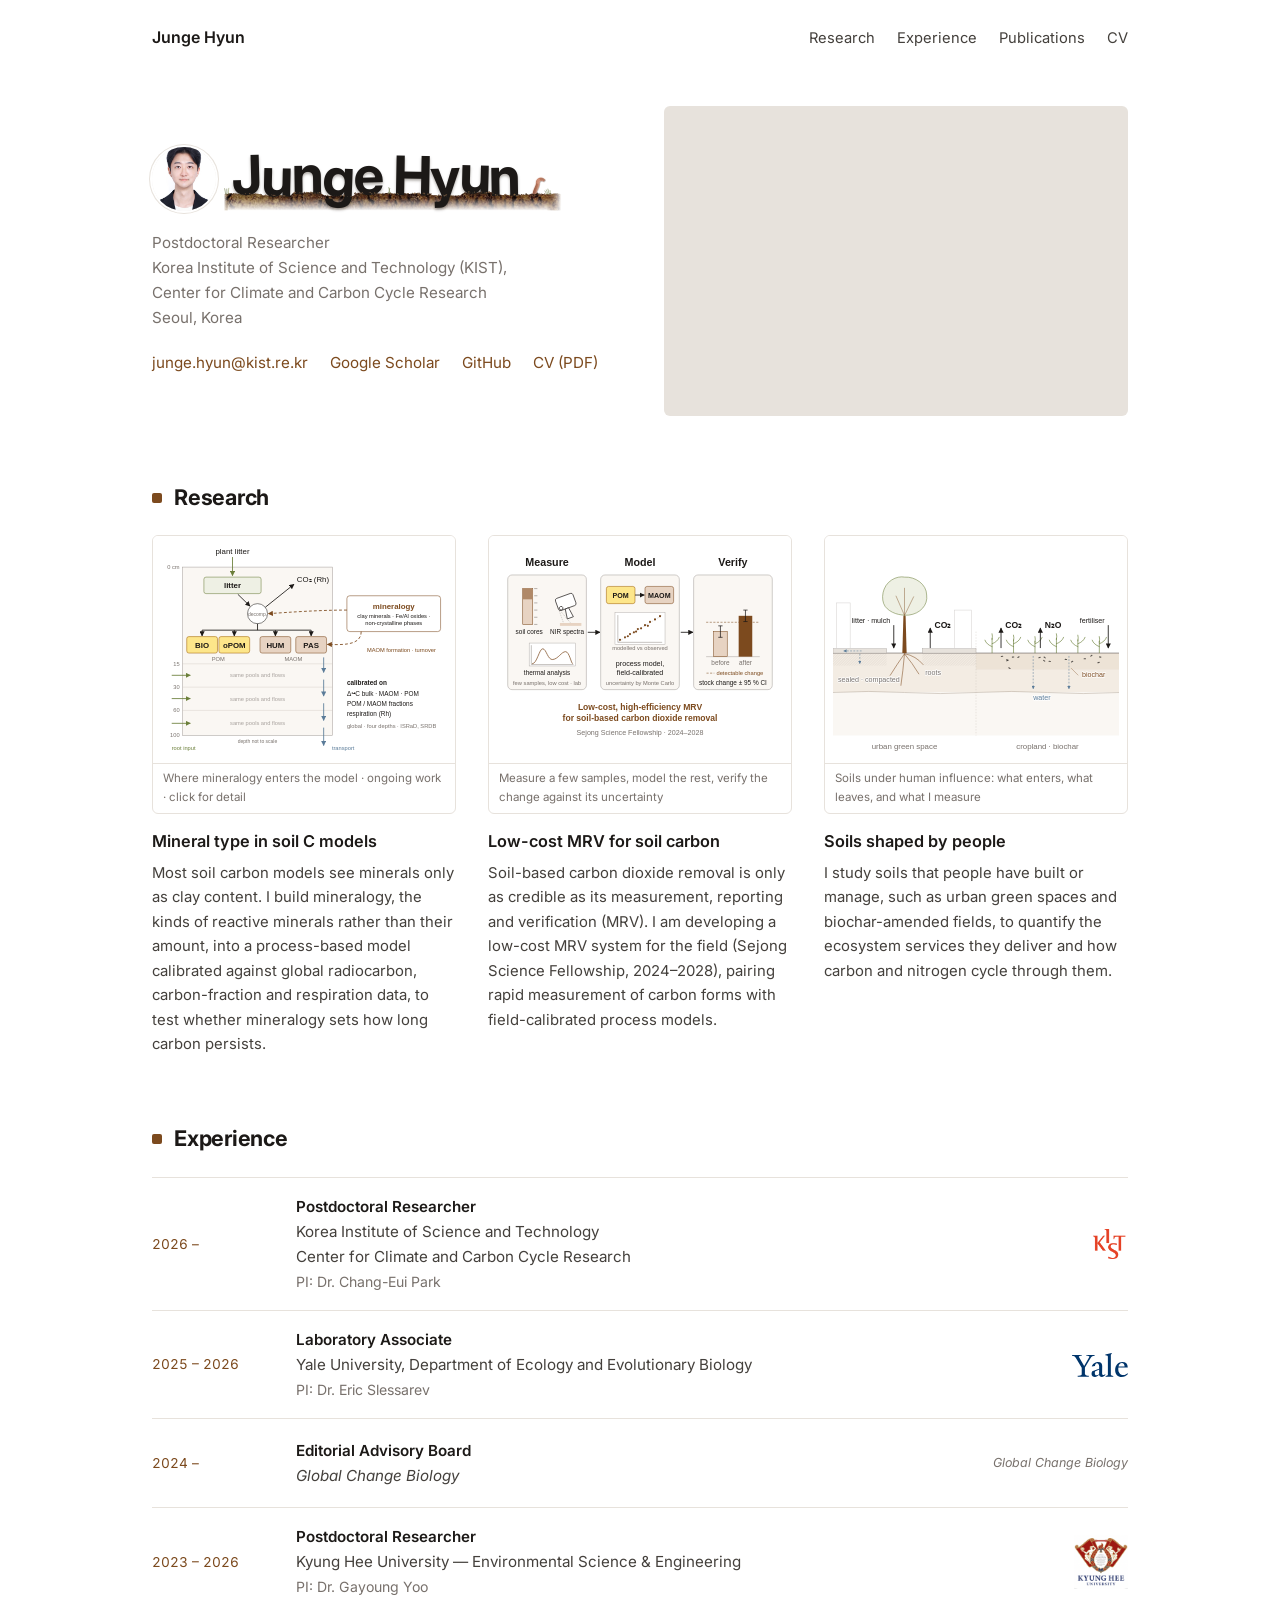
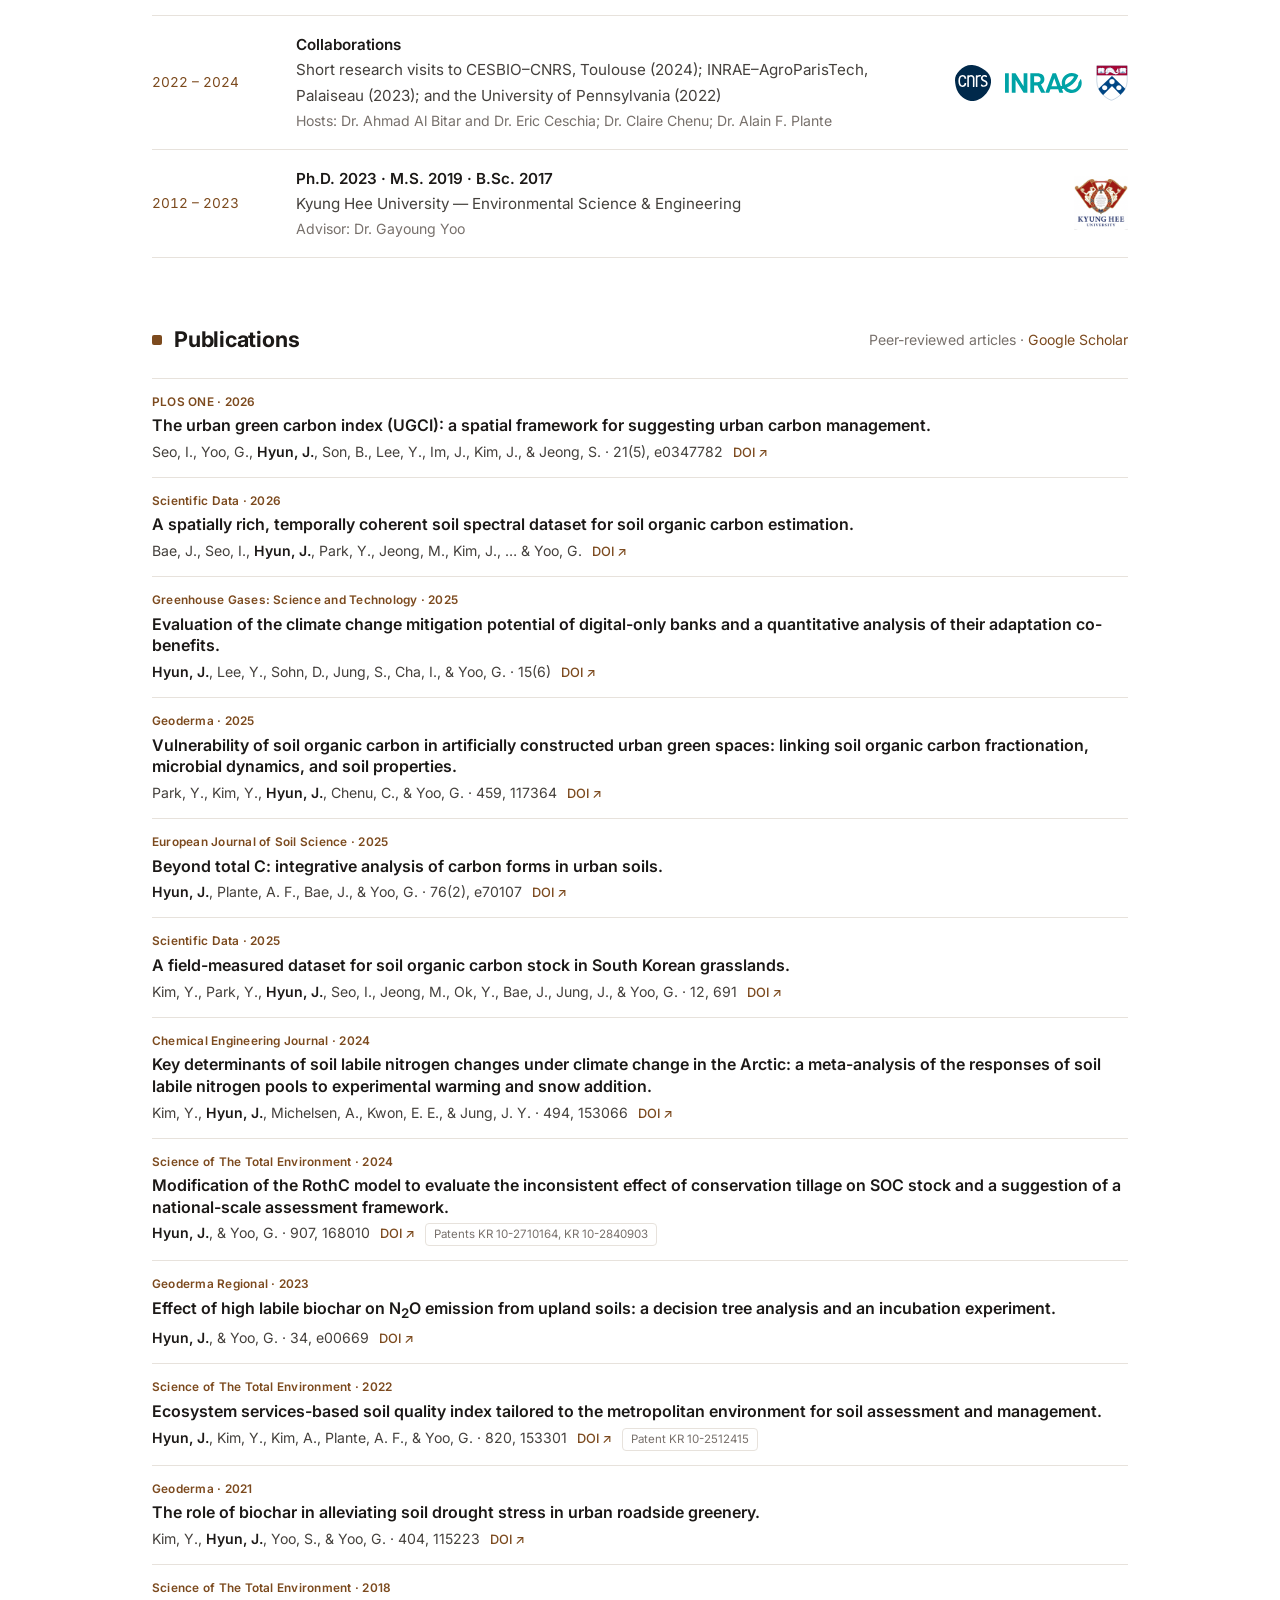
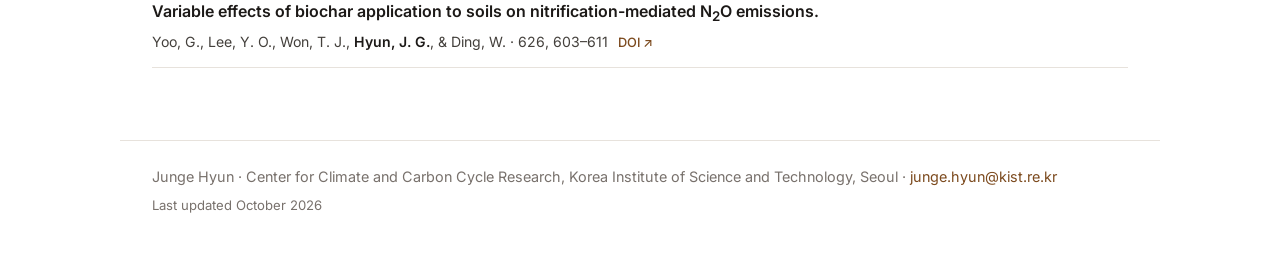
==== index.html @ 9883a520 "Cards: design critic pass-2 fixes (labels inside frames, crown path, crop glyphs, NIR device, thermo" ====
<!doctype html>
<html lang="en">
<head>
<meta charset="utf-8">
<meta name="viewport" content="width=device-width, initial-scale=1">
<title>Junge Hyun</title>
<meta name="description" content="Junge Hyun, postdoctoral researcher at KIST: soil carbon persistence, mineral controls, and measurement and verification of soil carbon change.">
<link rel="preconnect" href="https://fonts.googleapis.com"><link rel="preconnect" href="https://fonts.gstatic.com" crossorigin>
<link href="https://fonts.googleapis.com/css2?family=Inter:wght@400;500;600;700&display=swap" rel="stylesheet">
<link rel="stylesheet" href="style.css?v=51">
<link rel="icon" href="data:image/svg+xml,<svg xmlns='http://www.w3.org/2000/svg' viewBox='0 0 100 100'><rect width='100' height='100' rx='18' fill='%23111'/><text x='50' y='66' font-size='48' text-anchor='middle' fill='white' font-family='Helvetica,Arial,sans-serif' font-weight='700'>J</text></svg>">
</head>
<body>
<header class="top">
  <a href="#top" class="brand">Junge Hyun</a>
  <nav><a href="#research">Research</a><a href="#experience">Experience</a><a href="#publications">Publications</a><a href="assets/CV_JungeHyun.pdf">CV</a></nav>
</header>

<section class="hero" id="top">
  <div class="hero-text">
    <div class="namerow"><img class="portrait" src="assets/photo.jpg" alt="Junge Hyun" width="64" height="64"><div class="nameblock"><h1 aria-label="Junge Hyun"><span class="l" style="--dy:0.0em;--r:-1.5deg">J</span><span class="l" style="--dy:0.03em;--r:1.2deg">u</span><span class="l" style="--dy:-0.02em;--r:-0.8deg">n</span><span class="l" style="--dy:0.035em;--r:2.0deg">g</span><span class="l" style="--dy:-0.015em;--r:-1.6deg">e</span> <span class="l" style="--dy:0.0em;--r:1.0deg">H</span><span class="l" style="--dy:0.03em;--r:-2.2deg">y</span><span class="l" style="--dy:-0.03em;--r:1.5deg">u</span><span class="l" style="--dy:0.02em;--r:-1.0deg">n</span></h1>
    <div class="ground" aria-hidden="true">
<svg viewBox="0 0 600 60" preserveAspectRatio="xMinYMin slice">
  <defs>
    <linearGradient id="fade" x1="0" y1="0" x2="0" y2="1"><stop offset=".62" stop-color="#fff"/><stop offset="1" stop-color="#000"/></linearGradient>
    <linearGradient id="fr" x1="0" y1="0" x2="1" y2="0"><stop offset="0" stop-color="#fff" stop-opacity="0"/><stop offset="1" stop-color="#000"/></linearGradient><linearGradient id="fl" x1="1" y1="0" x2="0" y2="0"><stop offset="0" stop-color="#fff" stop-opacity="0"/><stop offset="1" stop-color="#000"/></linearGradient>
    <mask id="fadem"><rect width="600" height="60" fill="url(#fade)"/><rect x="574" width="26" height="60" fill="url(#fr)"/><rect x="0" width="8" height="60" fill="url(#fl)"/></mask>
    <linearGradient id="topshade" x1="0" y1="0" x2="0" y2="1"><stop offset="0" stop-color="#1a1008" stop-opacity=".55"/><stop offset="1" stop-color="#1a1008" stop-opacity="0"/></linearGradient>
    <filter id="soft"><feGaussianBlur stdDeviation="1"/></filter>
    <linearGradient id="wormg" x1="0" y1="0" x2="1" y2="0"><stop offset="0" stop-color="#b9785f"/><stop offset=".5" stop-color="#c98468"/><stop offset="1" stop-color="#d49a82"/></linearGradient>
    <linearGradient id="wormshade" x1="0" y1="0" x2="1" y2="0"><stop offset="0" stop-color="#5a2e20" stop-opacity=".45"/><stop offset=".45" stop-color="#5a2e20" stop-opacity="0"/><stop offset="1" stop-color="#5a2e20" stop-opacity=".2"/></linearGradient>
    <clipPath id="wormclip"><path d="M555.3 47.2 L555.0 44.9 L554.8 42.8 L554.7 40.8 L554.7 39.0 L554.7 37.2 L554.8 35.6 L554.9 34.0 L555.0 32.6 L555.2 31.3 L555.5 30.0 L555.7 28.8 L556.0 27.7 L556.3 26.6 L556.6 25.6 L557.0 24.6 L557.3 23.7 L557.7 22.8 L558.1 21.9 L558.4 21.0 L558.8 20.2 L559.2 19.3 L559.5 18.4 L559.9 17.6 L560.2 16.7 L560.5 15.7 L560.8 14.8 L561.0 13.8 L561.2 12.8 L561.3 11.7 L561.3 10.7 L561.3 10.2 L561.4 9.8 L561.4 9.4 L561.5 9.1 L561.6 8.9 L561.8 8.6 L561.9 8.4 L562.0 8.2 L562.2 8.0 L562.4 7.8 L562.6 7.7 L562.8 7.6 L563.0 7.4 L563.2 7.3 L563.4 7.1 L563.7 7.0 L563.9 6.9 L564.2 6.9 L564.5 6.8 L564.8 6.8 L565.1 6.8 L565.4 6.8 L565.8 6.9 L566.1 6.9 L566.4 7.0 L566.8 7.2 L567.1 7.4 L567.4 7.6 L567.7 7.8 L568.1 8.2 L571.9 5.0 L571.4 4.4 L570.9 3.8 L570.3 3.2 L569.7 2.7 L569.0 2.3 L568.3 1.9 L567.6 1.6 L566.9 1.3 L566.2 1.1 L565.4 0.9 L564.7 0.8 L563.9 0.8 L563.1 0.8 L562.4 0.9 L561.6 1.1 L560.8 1.3 L560.1 1.6 L559.4 1.9 L558.7 2.3 L558.1 2.8 L557.5 3.4 L556.9 4.0 L556.4 4.7 L556.0 5.4 L555.6 6.2 L555.3 7.0 L555.0 7.9 L554.8 8.7 L554.7 9.7 L554.7 10.5 L554.7 11.3 L554.6 11.9 L554.5 12.6 L554.4 13.2 L554.2 13.9 L554.0 14.5 L553.7 15.2 L553.4 16.0 L553.1 16.7 L552.7 17.5 L552.4 18.4 L552.0 19.3 L551.6 20.3 L551.2 21.3 L550.8 22.3 L550.4 23.5 L550.0 24.7 L549.6 25.9 L549.3 27.3 L549.0 28.7 L548.7 30.2 L548.5 31.8 L548.3 33.5 L548.2 35.2 L548.1 37.1 L548.1 39.0 L548.1 41.1 L548.3 43.3 L548.5 45.6 L548.7 48.0 Z"/></clipPath>
    <clipPath id="abovesoil"><path d="M0.0 30.2 L2.5 29.7 L5.0 30.4 L7.5 30.2 L10.0 29.4 L12.5 29.8 L15.0 29.8 L17.5 29.8 L20.0 29.4 L22.5 30.2 L25.0 29.8 L27.5 30.0 L30.0 29.7 L32.5 29.5 L35.0 29.4 L37.5 30.6 L40.0 30.4 L42.5 30.2 L45.0 29.6 L47.5 29.7 L50.0 29.7 L52.5 30.0 L55.0 29.6 L57.5 29.9 L60.0 29.9 L62.5 30.1 L65.0 31.6 L67.5 32.1 L70.0 32.7 L72.5 32.6 L75.0 32.8 L77.5 33.2 L80.0 32.6 L82.5 32.2 L85.0 32.8 L87.5 32.7 L90.0 33.3 L92.5 32.3 L95.0 33.4 L97.5 32.2 L100.0 33.0 L102.5 32.9 L105.0 32.7 L107.5 33.6 L110.0 33.3 L112.5 32.6 L115.0 33.1 L117.5 33.3 L120.0 31.4 L122.5 28.9 L125.0 28.6 L127.5 28.7 L130.0 28.3 L132.5 28.1 L135.0 28.2 L137.5 27.8 L140.0 28.6 L142.5 28.7 L145.0 27.9 L147.5 27.2 L150.0 27.8 L152.5 28.4 L155.0 27.8 L157.5 27.5 L160.0 27.7 L162.5 28.4 L165.0 28.4 L167.5 27.9 L170.0 28.4 L172.5 28.9 L175.0 30.8 L177.5 32.2 L180.0 33.2 L182.5 33.8 L185.0 33.9 L187.5 33.8 L190.0 33.7 L192.5 33.4 L195.0 33.3 L197.5 33.7 L200.0 33.4 L202.5 33.5 L205.0 32.8 L207.5 32.7 L210.0 32.9 L212.5 33.4 L215.0 33.4 L217.5 33.0 L220.0 33.0 L222.5 34.1 L225.0 32.9 L227.5 34.1 L230.0 33.9 L232.5 31.4 L235.0 29.4 L237.5 28.9 L240.0 28.0 L242.5 29.3 L245.0 28.5 L247.5 29.2 L250.0 29.1 L252.5 28.1 L255.0 27.9 L257.5 27.9 L260.0 29.0 L262.5 29.1 L265.0 28.3 L267.5 28.2 L270.0 28.6 L272.5 29.2 L275.0 29.2 L277.5 29.4 L280.0 29.6 L282.5 29.4 L285.0 29.6 L287.5 28.6 L290.0 28.4 L292.5 29.4 L295.0 29.0 L297.5 29.0 L300.0 29.2 L302.5 29.7 L305.0 29.8 L307.5 30.1 L310.0 30.0 L312.5 29.6 L315.0 29.4 L317.5 29.6 L320.0 29.4 L322.5 29.4 L325.0 29.8 L327.5 29.3 L330.0 30.3 L332.5 29.9 L335.0 29.7 L337.5 29.9 L340.0 29.4 L342.5 29.1 L345.0 29.2 L347.5 29.6 L350.0 29.7 L352.5 29.6 L355.0 29.7 L357.5 30.5 L360.0 29.4 L362.5 30.0 L365.0 29.9 L367.5 29.8 L370.0 31.9 L372.5 32.6 L375.0 32.4 L377.5 32.5 L380.0 33.6 L382.5 32.7 L385.0 32.3 L387.5 33.5 L390.0 33.0 L392.5 33.4 L395.0 32.5 L397.5 33.2 L400.0 32.2 L402.5 32.5 L405.0 33.3 L407.5 32.9 L410.0 33.4 L412.5 32.8 L415.0 33.6 L417.5 32.5 L420.0 33.3 L422.5 31.1 L425.0 29.4 L427.5 28.6 L430.0 27.4 L432.5 27.9 L435.0 27.2 L437.5 27.8 L440.0 28.0 L442.5 27.5 L445.0 27.0 L447.5 27.5 L450.0 27.9 L452.5 27.7 L455.0 27.2 L457.5 27.1 L460.0 26.7 L462.5 27.7 L465.0 26.8 L467.5 26.9 L470.0 26.7 L472.5 26.9 L475.0 27.2 L477.5 27.4 L480.0 29.1 L482.5 31.6 L485.0 32.0 L487.5 31.1 L490.0 31.1 L492.5 31.6 L495.0 32.2 L497.5 32.2 L500.0 31.7 L502.5 31.0 L505.0 32.1 L507.5 32.3 L510.0 32.2 L512.5 31.7 L515.0 31.6 L517.5 32.0 L520.0 32.3 L522.5 32.7 L525.0 32.0 L527.5 32.1 L530.0 31.9 L532.5 32.0 L535.0 31.7 L537.5 31.1 L540.0 31.0 L542.5 31.4 L545.0 30.1 L547.5 30.0 L550.0 29.8 L552.5 30.4 L555.0 29.4 L557.5 30.2 L560.0 30.5 L562.5 30.7 L565.0 30.8 L567.5 30.2 L570.0 30.7 L572.5 31.1 L575.0 30.1 L577.5 30.5 L580.0 30.7 L582.5 30.7 L585.0 29.7 L587.5 29.5 L590.0 29.4 L592.5 29.9 L595.0 30.3 L597.5 30.0 L600.0 30.9 L600 -40 L0 -40 Z"/></clipPath>
    <clipPath id="soilclip"><path d="M0.0 30.2 L2.5 29.7 L5.0 30.4 L7.5 30.2 L10.0 29.4 L12.5 29.8 L15.0 29.8 L17.5 29.8 L20.0 29.4 L22.5 30.2 L25.0 29.8 L27.5 30.0 L30.0 29.7 L32.5 29.5 L35.0 29.4 L37.5 30.6 L40.0 30.4 L42.5 30.2 L45.0 29.6 L47.5 29.7 L50.0 29.7 L52.5 30.0 L55.0 29.6 L57.5 29.9 L60.0 29.9 L62.5 30.1 L65.0 31.6 L67.5 32.1 L70.0 32.7 L72.5 32.6 L75.0 32.8 L77.5 33.2 L80.0 32.6 L82.5 32.2 L85.0 32.8 L87.5 32.7 L90.0 33.3 L92.5 32.3 L95.0 33.4 L97.5 32.2 L100.0 33.0 L102.5 32.9 L105.0 32.7 L107.5 33.6 L110.0 33.3 L112.5 32.6 L115.0 33.1 L117.5 33.3 L120.0 31.4 L122.5 28.9 L125.0 28.6 L127.5 28.7 L130.0 28.3 L132.5 28.1 L135.0 28.2 L137.5 27.8 L140.0 28.6 L142.5 28.7 L145.0 27.9 L147.5 27.2 L150.0 27.8 L152.5 28.4 L155.0 27.8 L157.5 27.5 L160.0 27.7 L162.5 28.4 L165.0 28.4 L167.5 27.9 L170.0 28.4 L172.5 28.9 L175.0 30.8 L177.5 32.2 L180.0 33.2 L182.5 33.8 L185.0 33.9 L187.5 33.8 L190.0 33.7 L192.5 33.4 L195.0 33.3 L197.5 33.7 L200.0 33.4 L202.5 33.5 L205.0 32.8 L207.5 32.7 L210.0 32.9 L212.5 33.4 L215.0 33.4 L217.5 33.0 L220.0 33.0 L222.5 34.1 L225.0 32.9 L227.5 34.1 L230.0 33.9 L232.5 31.4 L235.0 29.4 L237.5 28.9 L240.0 28.0 L242.5 29.3 L245.0 28.5 L247.5 29.2 L250.0 29.1 L252.5 28.1 L255.0 27.9 L257.5 27.9 L260.0 29.0 L262.5 29.1 L265.0 28.3 L267.5 28.2 L270.0 28.6 L272.5 29.2 L275.0 29.2 L277.5 29.4 L280.0 29.6 L282.5 29.4 L285.0 29.6 L287.5 28.6 L290.0 28.4 L292.5 29.4 L295.0 29.0 L297.5 29.0 L300.0 29.2 L302.5 29.7 L305.0 29.8 L307.5 30.1 L310.0 30.0 L312.5 29.6 L315.0 29.4 L317.5 29.6 L320.0 29.4 L322.5 29.4 L325.0 29.8 L327.5 29.3 L330.0 30.3 L332.5 29.9 L335.0 29.7 L337.5 29.9 L340.0 29.4 L342.5 29.1 L345.0 29.2 L347.5 29.6 L350.0 29.7 L352.5 29.6 L355.0 29.7 L357.5 30.5 L360.0 29.4 L362.5 30.0 L365.0 29.9 L367.5 29.8 L370.0 31.9 L372.5 32.6 L375.0 32.4 L377.5 32.5 L380.0 33.6 L382.5 32.7 L385.0 32.3 L387.5 33.5 L390.0 33.0 L392.5 33.4 L395.0 32.5 L397.5 33.2 L400.0 32.2 L402.5 32.5 L405.0 33.3 L407.5 32.9 L410.0 33.4 L412.5 32.8 L415.0 33.6 L417.5 32.5 L420.0 33.3 L422.5 31.1 L425.0 29.4 L427.5 28.6 L430.0 27.4 L432.5 27.9 L435.0 27.2 L437.5 27.8 L440.0 28.0 L442.5 27.5 L445.0 27.0 L447.5 27.5 L450.0 27.9 L452.5 27.7 L455.0 27.2 L457.5 27.1 L460.0 26.7 L462.5 27.7 L465.0 26.8 L467.5 26.9 L470.0 26.7 L472.5 26.9 L475.0 27.2 L477.5 27.4 L480.0 29.1 L482.5 31.6 L485.0 32.0 L487.5 31.1 L490.0 31.1 L492.5 31.6 L495.0 32.2 L497.5 32.2 L500.0 31.7 L502.5 31.0 L505.0 32.1 L507.5 32.3 L510.0 32.2 L512.5 31.7 L515.0 31.6 L517.5 32.0 L520.0 32.3 L522.5 32.7 L525.0 32.0 L527.5 32.1 L530.0 31.9 L532.5 32.0 L535.0 31.7 L537.5 31.1 L540.0 31.0 L542.5 31.4 L545.0 30.1 L547.5 30.0 L550.0 29.8 L552.5 30.4 L555.0 29.4 L557.5 30.2 L560.0 30.5 L562.5 30.7 L565.0 30.8 L567.5 30.2 L570.0 30.7 L572.5 31.1 L575.0 30.1 L577.5 30.5 L580.0 30.7 L582.5 30.7 L585.0 29.7 L587.5 29.5 L590.0 29.4 L592.5 29.9 L595.0 30.3 L597.5 30.0 L600.0 30.9 L600 60 L0 60 Z"/></clipPath>
  </defs>
  <g mask="url(#fadem)">
  <g clip-path="url(#soilclip)">
    <image href="assets/img/soil_tex.jpg" x="-20" y="22" width="640" height="64" preserveAspectRatio="xMidYMid slice"/>
    <rect x="0" y="24" width="600" height="8" fill="url(#topshade)"/>
    <rect width="600" height="60" fill="#2a1a0e" opacity=".14"/>
  </g>
  <ellipse cx="390.0" cy="32.4" rx="1.8" ry="1.1" fill="#7d6047" opacity="0.96" transform="rotate(-19 390.0 32.4)"/><ellipse cx="17.3" cy="29.7" rx="1.4" ry="1.2" fill="#8a6a48" opacity="0.98" transform="rotate(-38 17.3 29.7)"/><ellipse cx="429.9" cy="27.3" rx="0.7" ry="0.6" fill="#7d6047" opacity="0.83" transform="rotate(-31 429.9 27.3)"/><ellipse cx="500.3" cy="31.1" rx="1.8" ry="1.1" fill="#7d6047" opacity="0.81" transform="rotate(-35 500.3 31.1)"/><ellipse cx="8.6" cy="29.5" rx="1.6" ry="1.0" fill="#6e5139" opacity="0.81" transform="rotate(39 8.6 29.5)"/><ellipse cx="47.3" cy="29.8" rx="1.1" ry="0.9" fill="#55402d" opacity="0.85" transform="rotate(-28 47.3 29.8)"/><ellipse cx="184.6" cy="32.9" rx="1.6" ry="1.1" fill="#7d6047" opacity="0.84" transform="rotate(20 184.6 32.9)"/><ellipse cx="172.1" cy="27.9" rx="1.1" ry="1.1" fill="#55402d" opacity="0.90" transform="rotate(-35 172.1 27.9)"/><ellipse cx="321.1" cy="29.5" rx="1.3" ry="1.0" fill="#55402d" opacity="0.98" transform="rotate(13 321.1 29.5)"/><ellipse cx="247.0" cy="28.4" rx="1.0" ry="0.6" fill="#7d6047" opacity="0.90" transform="rotate(-6 247.0 28.4)"/><ellipse cx="532.7" cy="31.5" rx="1.5" ry="1.1" fill="#6e5139" opacity="0.75" transform="rotate(11 532.7 31.5)"/><ellipse cx="114.9" cy="32.8" rx="1.3" ry="0.8" fill="#8a6a48" opacity="0.83" transform="rotate(20 114.9 32.8)"/><ellipse cx="208.1" cy="32.7" rx="1.5" ry="1.3" fill="#6e5139" opacity="0.78" transform="rotate(-35 208.1 32.7)"/><ellipse cx="17.1" cy="29.9" rx="0.7" ry="0.7" fill="#4a3625" opacity="0.89" transform="rotate(-30 17.1 29.9)"/><ellipse cx="282.5" cy="28.8" rx="0.7" ry="0.7" fill="#8a6a48" opacity="0.90" transform="rotate(5 282.5 28.8)"/><ellipse cx="258.7" cy="28.4" rx="0.8" ry="0.5" fill="#6e5139" opacity="0.96" transform="rotate(30 258.7 28.4)"/><ellipse cx="538.1" cy="30.8" rx="2.0" ry="1.3" fill="#4a3625" opacity="0.93" transform="rotate(38 538.1 30.8)"/><ellipse cx="192.3" cy="32.8" rx="2.0" ry="1.2" fill="#8a6a48" opacity="0.94" transform="rotate(33 192.3 32.8)"/><ellipse cx="123.6" cy="28.2" rx="0.7" ry="0.6" fill="#8a6a48" opacity="0.98" transform="rotate(23 123.6 28.2)"/><ellipse cx="582.6" cy="29.8" rx="0.7" ry="0.6" fill="#55402d" opacity="0.89" transform="rotate(21 582.6 29.8)"/><ellipse cx="296.3" cy="28.6" rx="1.4" ry="1.1" fill="#4a3625" opacity="0.83" transform="rotate(1 296.3 28.6)"/><ellipse cx="38.1" cy="29.6" rx="1.4" ry="1.2" fill="#7d6047" opacity="0.80" transform="rotate(-21 38.1 29.6)"/><ellipse cx="594.3" cy="29.8" rx="1.4" ry="1.1" fill="#8a6a48" opacity="0.93" transform="rotate(25 594.3 29.8)"/><ellipse cx="335.2" cy="29.3" rx="1.1" ry="1.1" fill="#4a3625" opacity="0.89" transform="rotate(-13 335.2 29.3)"/><ellipse cx="509.4" cy="31.3" rx="1.1" ry="0.8" fill="#8a6a48" opacity="0.78" transform="rotate(-13 509.4 31.3)"/><ellipse cx="101.6" cy="32.8" rx="0.9" ry="0.5" fill="#8a6a48" opacity="0.81" transform="rotate(18 101.6 32.8)"/><ellipse cx="511.8" cy="31.3" rx="1.4" ry="1.0" fill="#4a3625" opacity="0.85" transform="rotate(23 511.8 31.3)"/><ellipse cx="295.7" cy="28.7" rx="0.8" ry="0.6" fill="#8a6a48" opacity="0.94" transform="rotate(18 295.7 28.7)"/><ellipse cx="592.7" cy="29.8" rx="1.3" ry="0.8" fill="#6e5139" opacity="0.98" transform="rotate(30 592.7 29.8)"/><ellipse cx="523.7" cy="31.7" rx="1.0" ry="0.8" fill="#8a6a48" opacity="0.83" transform="rotate(-15 523.7 31.7)"/><ellipse cx="217.9" cy="32.9" rx="2.1" ry="1.2" fill="#7d6047" opacity="0.90" transform="rotate(-8 217.9 32.9)"/><ellipse cx="309.1" cy="29.8" rx="1.0" ry="0.7" fill="#8a6a48" opacity="0.77" transform="rotate(-22 309.1 29.8)"/><ellipse cx="98.6" cy="32.5" rx="1.6" ry="1.1" fill="#7d6047" opacity="0.91" transform="rotate(20 98.6 32.5)"/><ellipse cx="524.8" cy="31.6" rx="1.2" ry="1.0" fill="#55402d" opacity="0.99" transform="rotate(-38 524.8 31.6)"/><ellipse cx="565.2" cy="30.0" rx="1.3" ry="0.9" fill="#7d6047" opacity="0.85" transform="rotate(-25 565.2 30.0)"/><ellipse cx="256.0" cy="28.0" rx="2.3" ry="1.3" fill="#6e5139" opacity="0.92" transform="rotate(38 256.0 28.0)"/><ellipse cx="556.9" cy="29.3" rx="1.1" ry="1.0" fill="#7d6047" opacity="0.77" transform="rotate(-24 556.9 29.3)"/><ellipse cx="464.4" cy="27.0" rx="1.1" ry="0.9" fill="#8a6a48" opacity="0.75" transform="rotate(-1 464.4 27.0)"/><ellipse cx="529.4" cy="31.7" rx="1.9" ry="1.1" fill="#7d6047" opacity="1.00" transform="rotate(-12 529.4 31.7)"/><ellipse cx="428.5" cy="27.2" rx="1.5" ry="0.9" fill="#55402d" opacity="0.76" transform="rotate(-0 428.5 27.2)"/><ellipse cx="12.7" cy="29.6" rx="1.9" ry="1.1" fill="#55402d" opacity="0.95" transform="rotate(-12 12.7 29.6)"/><ellipse cx="38.1" cy="29.9" rx="0.7" ry="0.6" fill="#8a6a48" opacity="0.78" transform="rotate(-27 38.1 29.9)"/><ellipse cx="65.2" cy="30.9" rx="1.3" ry="1.2" fill="#7d6047" opacity="0.79" transform="rotate(-14 65.2 30.9)"/><ellipse cx="272.6" cy="28.5" rx="1.6" ry="0.9" fill="#6e5139" opacity="0.75" transform="rotate(9 272.6 28.5)"/><ellipse cx="82.5" cy="32.3" rx="1.8" ry="1.3" fill="#4a3625" opacity="0.98" transform="rotate(35 82.5 32.3)"/><ellipse cx="101.3" cy="32.7" rx="0.9" ry="0.6" fill="#4a3625" opacity="0.79" transform="rotate(-3 101.3 32.7)"/><ellipse cx="339.0" cy="29.2" rx="2.2" ry="1.4" fill="#8a6a48" opacity="0.87" transform="rotate(-8 339.0 29.2)"/><ellipse cx="405.0" cy="32.7" rx="0.8" ry="0.6" fill="#8a6a48" opacity="0.92" transform="rotate(-24 405.0 32.7)"/><ellipse cx="255.5" cy="28.3" rx="1.1" ry="0.8" fill="#4a3625" opacity="0.80" transform="rotate(-27 255.5 28.3)"/><ellipse cx="327.0" cy="29.5" rx="1.4" ry="0.8" fill="#4a3625" opacity="0.84" transform="rotate(-39 327.0 29.5)"/><ellipse cx="51.6" cy="29.9" rx="1.0" ry="0.8" fill="#4a3625" opacity="0.84" transform="rotate(33 51.6 29.9)"/><ellipse cx="166.9" cy="27.9" rx="1.4" ry="0.8" fill="#7d6047" opacity="0.98" transform="rotate(-31 166.9 27.9)"/><ellipse cx="41.2" cy="29.7" rx="1.4" ry="1.1" fill="#6e5139" opacity="0.85" transform="rotate(-11 41.2 29.7)"/><ellipse cx="66.3" cy="31.3" rx="1.6" ry="1.2" fill="#55402d" opacity="0.75" transform="rotate(-10 66.3 31.3)"/><ellipse cx="398.5" cy="32.6" rx="0.7" ry="0.5" fill="#55402d" opacity="0.79" transform="rotate(-6 398.5 32.6)"/><ellipse cx="354.5" cy="29.6" rx="1.7" ry="1.0" fill="#55402d" opacity="0.91" transform="rotate(21 354.5 29.6)"/><ellipse cx="453.6" cy="26.8" rx="1.2" ry="1.2" fill="#55402d" opacity="0.99" transform="rotate(-12 453.6 26.8)"/><ellipse cx="471.4" cy="26.8" rx="1.8" ry="1.3" fill="#7d6047" opacity="0.92" transform="rotate(-26 471.4 26.8)"/><ellipse cx="4.0" cy="29.7" rx="0.7" ry="0.5" fill="#4a3625" opacity="0.84" transform="rotate(33 4.0 29.7)"/><ellipse cx="84.1" cy="32.4" rx="1.7" ry="1.0" fill="#4a3625" opacity="0.93" transform="rotate(-19 84.1 32.4)"/><ellipse cx="155.2" cy="27.6" rx="1.3" ry="1.2" fill="#55402d" opacity="0.76" transform="rotate(-21 155.2 27.6)"/><ellipse cx="450.8" cy="27.0" rx="0.6" ry="0.6" fill="#7d6047" opacity="0.78" transform="rotate(32 450.8 27.0)"/><ellipse cx="580.1" cy="29.8" rx="1.6" ry="0.9" fill="#8a6a48" opacity="0.80" transform="rotate(11 580.1 29.8)"/><ellipse cx="143.1" cy="27.5" rx="1.6" ry="1.2" fill="#55402d" opacity="0.93" transform="rotate(-15 143.1 27.5)"/><ellipse cx="180.8" cy="33.0" rx="1.5" ry="1.0" fill="#6e5139" opacity="0.94" transform="rotate(-26 180.8 33.0)"/><ellipse cx="557.9" cy="29.4" rx="1.5" ry="1.0" fill="#6e5139" opacity="0.86" transform="rotate(36 557.9 29.4)"/><ellipse cx="382.2" cy="32.4" rx="1.4" ry="1.3" fill="#4a3625" opacity="0.85" transform="rotate(-37 382.2 32.4)"/><ellipse cx="514.9" cy="31.5" rx="1.1" ry="0.7" fill="#6e5139" opacity="0.79" transform="rotate(-9 514.9 31.5)"/><ellipse cx="203.6" cy="33.0" rx="0.7" ry="0.6" fill="#7d6047" opacity="0.98" transform="rotate(-27 203.6 33.0)"/><ellipse cx="580.7" cy="29.9" rx="1.2" ry="0.8" fill="#55402d" opacity="0.96" transform="rotate(-33 580.7 29.9)"/><ellipse cx="580.1" cy="30.0" rx="0.8" ry="0.5" fill="#8a6a48" opacity="0.79" transform="rotate(-8 580.1 30.0)"/><ellipse cx="363.8" cy="29.6" rx="2.0" ry="1.2" fill="#6e5139" opacity="0.87" transform="rotate(-5 363.8 29.6)"/><ellipse cx="89.4" cy="32.4" rx="2.1" ry="1.3" fill="#6e5139" opacity="0.76" transform="rotate(18 89.4 32.4)"/><ellipse cx="556.8" cy="29.2" rx="2.0" ry="1.1" fill="#55402d" opacity="0.94" transform="rotate(-16 556.8 29.2)"/><ellipse cx="463.2" cy="27.0" rx="0.9" ry="0.8" fill="#7d6047" opacity="0.96" transform="rotate(-4 463.2 27.0)"/><ellipse cx="434.6" cy="27.0" rx="1.9" ry="1.2" fill="#6e5139" opacity="0.78" transform="rotate(40 434.6 27.0)"/><ellipse cx="538.3" cy="30.8" rx="1.6" ry="1.2" fill="#4a3625" opacity="0.76" transform="rotate(6 538.3 30.8)"/><ellipse cx="353.8" cy="29.7" rx="1.1" ry="0.7" fill="#7d6047" opacity="0.88" transform="rotate(3 353.8 29.7)"/><ellipse cx="499.6" cy="31.4" rx="0.9" ry="0.6" fill="#8a6a48" opacity="0.95" transform="rotate(13 499.6 31.4)"/><ellipse cx="414.8" cy="32.8" rx="0.9" ry="0.6" fill="#4a3625" opacity="0.90" transform="rotate(24 414.8 32.8)"/><ellipse cx="283.0" cy="28.8" rx="0.8" ry="0.6" fill="#4a3625" opacity="0.91" transform="rotate(-11 283.0 28.8)"/><ellipse cx="485.1" cy="31.3" rx="1.4" ry="0.9" fill="#4a3625" opacity="0.85" transform="rotate(5 485.1 31.3)"/><ellipse cx="461.4" cy="26.8" rx="1.9" ry="1.3" fill="#7d6047" opacity="0.79" transform="rotate(-0 461.4 26.8)"/><ellipse cx="159.5" cy="27.6" rx="1.6" ry="1.4" fill="#8a6a48" opacity="0.84" transform="rotate(23 159.5 27.6)"/><ellipse cx="312.7" cy="29.6" rx="2.0" ry="1.2" fill="#8a6a48" opacity="0.89" transform="rotate(9 312.7 29.6)"/><ellipse cx="154.0" cy="27.5" rx="2.0" ry="1.3" fill="#6e5139" opacity="0.84" transform="rotate(-21 154.0 27.5)"/><ellipse cx="290.9" cy="28.7" rx="1.1" ry="0.8" fill="#55402d" opacity="0.79" transform="rotate(-16 290.9 28.7)"/><ellipse cx="309.2" cy="29.6" rx="1.5" ry="1.1" fill="#7d6047" opacity="1.00" transform="rotate(-35 309.2 29.6)"/><ellipse cx="242.3" cy="28.2" rx="2.0" ry="1.2" fill="#7d6047" opacity="0.89" transform="rotate(-40 242.3 28.2)"/><ellipse cx="322.9" cy="29.6" rx="1.2" ry="0.8" fill="#7d6047" opacity="0.78" transform="rotate(16 322.9 29.6)"/><ellipse cx="153.6" cy="27.8" rx="0.5" ry="0.5" fill="#7d6047" opacity="0.75" transform="rotate(-6 153.6 27.8)"/><ellipse cx="344.8" cy="29.3" rx="1.9" ry="1.2" fill="#55402d" opacity="0.93" transform="rotate(-23 344.8 29.3)"/><ellipse cx="293.3" cy="28.4" rx="1.2" ry="1.0" fill="#4a3625" opacity="0.96" transform="rotate(13 293.3 28.4)"/><ellipse cx="159.6" cy="27.6" rx="1.5" ry="1.3" fill="#7d6047" opacity="0.80" transform="rotate(10 159.6 27.6)"/><ellipse cx="346.6" cy="29.3" rx="2.4" ry="1.4" fill="#7d6047" opacity="0.75" transform="rotate(-12 346.6 29.3)"/><ellipse cx="206.1" cy="32.9" rx="1.2" ry="0.8" fill="#55402d" opacity="0.93" transform="rotate(-26 206.1 32.9)"/><ellipse cx="377.2" cy="32.7" rx="0.8" ry="0.6" fill="#4a3625" opacity="0.83" transform="rotate(-16 377.2 32.7)"/><ellipse cx="199.3" cy="32.9" rx="1.3" ry="0.9" fill="#55402d" opacity="0.95" transform="rotate(33 199.3 32.9)"/><ellipse cx="556.7" cy="29.2" rx="1.3" ry="1.3" fill="#7d6047" opacity="0.76" transform="rotate(39 556.7 29.2)"/><ellipse cx="472.1" cy="27.0" rx="1.4" ry="1.0" fill="#7d6047" opacity="0.85" transform="rotate(6 472.1 27.0)"/><ellipse cx="304.0" cy="29.7" rx="1.1" ry="0.8" fill="#6e5139" opacity="0.88" transform="rotate(-30 304.0 29.7)"/><ellipse cx="44.8" cy="29.9" rx="0.8" ry="0.5" fill="#8a6a48" opacity="0.86" transform="rotate(6 44.8 29.9)"/><ellipse cx="306.7" cy="29.6" rx="1.3" ry="1.0" fill="#7d6047" opacity="0.81" transform="rotate(-12 306.7 29.6)"/><ellipse cx="484.4" cy="31.3" rx="1.2" ry="1.0" fill="#7d6047" opacity="0.92" transform="rotate(-35 484.4 31.3)"/><ellipse cx="162.2" cy="27.8" rx="1.4" ry="0.8" fill="#8a6a48" opacity="0.85" transform="rotate(39 162.2 27.8)"/><ellipse cx="454.8" cy="27.0" rx="1.0" ry="0.7" fill="#55402d" opacity="0.97" transform="rotate(-13 454.8 27.0)"/><ellipse cx="570.7" cy="30.3" rx="1.6" ry="1.1" fill="#7d6047" opacity="0.92" transform="rotate(21 570.7 30.3)"/><ellipse cx="311.1" cy="29.7" rx="1.5" ry="0.9" fill="#8a6a48" opacity="0.91" transform="rotate(15 311.1 29.7)"/><ellipse cx="134.2" cy="28.0" rx="0.6" ry="0.6" fill="#55402d" opacity="0.98" transform="rotate(26 134.2 28.0)"/><ellipse cx="376.9" cy="32.8" rx="0.8" ry="0.6" fill="#8a6a48" opacity="0.81" transform="rotate(-24 376.9 32.8)"/>
  </g>
  <path d="M574.0 31.1 q-1.1 -3.8 -2.8 -6.3" stroke="#5e6a35" stroke-width="1" fill="none" stroke-linecap="round" opacity=".9"/><path d="M576.2 30.9 q-1.0 -4.7 -2.5 -7.9" stroke="#6f7a3f" stroke-width="1" fill="none" stroke-linecap="round" opacity=".9"/><path d="M578.4 30.8 q-0.8 -5.6 -2.0 -9.3" stroke="#5e6a35" stroke-width="1" fill="none" stroke-linecap="round" opacity=".9"/><path d="M580.6 30.7 q-0.1 -3.9 -0.4 -6.5" stroke="#6f7a3f" stroke-width="1" fill="none" stroke-linecap="round" opacity=".9"/><path d="M3.0 30.6 q-0.8 -5.9 -1.9 -9.9" stroke="#5e6a35" stroke-width="1" fill="none" stroke-linecap="round" opacity=".9"/><path d="M5.2 30.3 q-0.1 -5.3 -0.3 -8.9" stroke="#5e6a35" stroke-width="1" fill="none" stroke-linecap="round" opacity=".9"/><path d="M7.4 30.4 q0.4 -6.2 1.1 -10.3" stroke="#7f8a48" stroke-width="1" fill="none" stroke-linecap="round" opacity=".9"/><path d="M293.0 29.3 q0.8 -5.3 1.9 -8.9" stroke="#6f7a3f" stroke-width="1" fill="none" stroke-linecap="round" opacity=".9"/><path d="M295.2 29.3 q-0.7 -6.3 -1.9 -10.5" stroke="#5e6a35" stroke-width="1" fill="none" stroke-linecap="round" opacity=".9"/>
  <g class="worm">
  <ellipse cx="556" cy="30.2" rx="7.5" ry="1.8" fill="#1f140d" opacity=".5" filter="url(#soft)"/>
  <g clip-path="url(#abovesoil)">
    <path d="M555.3 47.2 L555.0 44.9 L554.8 42.8 L554.7 40.8 L554.7 39.0 L554.7 37.2 L554.8 35.6 L554.9 34.0 L555.0 32.6 L555.2 31.3 L555.5 30.0 L555.7 28.8 L556.0 27.7 L556.3 26.6 L556.6 25.6 L557.0 24.6 L557.3 23.7 L557.7 22.8 L558.1 21.9 L558.4 21.0 L558.8 20.2 L559.2 19.3 L559.5 18.4 L559.9 17.6 L560.2 16.7 L560.5 15.7 L560.8 14.8 L561.0 13.8 L561.2 12.8 L561.3 11.7 L561.3 10.7 L561.3 10.2 L561.4 9.8 L561.4 9.4 L561.5 9.1 L561.6 8.9 L561.8 8.6 L561.9 8.4 L562.0 8.2 L562.2 8.0 L562.4 7.8 L562.6 7.7 L562.8 7.6 L563.0 7.4 L563.2 7.3 L563.4 7.1 L563.7 7.0 L563.9 6.9 L564.2 6.9 L564.5 6.8 L564.8 6.8 L565.1 6.8 L565.4 6.8 L565.8 6.9 L566.1 6.9 L566.4 7.0 L566.8 7.2 L567.1 7.4 L567.4 7.6 L567.7 7.8 L568.1 8.2 L571.9 5.0 L571.4 4.4 L570.9 3.8 L570.3 3.2 L569.7 2.7 L569.0 2.3 L568.3 1.9 L567.6 1.6 L566.9 1.3 L566.2 1.1 L565.4 0.9 L564.7 0.8 L563.9 0.8 L563.1 0.8 L562.4 0.9 L561.6 1.1 L560.8 1.3 L560.1 1.6 L559.4 1.9 L558.7 2.3 L558.1 2.8 L557.5 3.4 L556.9 4.0 L556.4 4.7 L556.0 5.4 L555.6 6.2 L555.3 7.0 L555.0 7.9 L554.8 8.7 L554.7 9.7 L554.7 10.5 L554.7 11.3 L554.6 11.9 L554.5 12.6 L554.4 13.2 L554.2 13.9 L554.0 14.5 L553.7 15.2 L553.4 16.0 L553.1 16.7 L552.7 17.5 L552.4 18.4 L552.0 19.3 L551.6 20.3 L551.2 21.3 L550.8 22.3 L550.4 23.5 L550.0 24.7 L549.6 25.9 L549.3 27.3 L549.0 28.7 L548.7 30.2 L548.5 31.8 L548.3 33.5 L548.2 35.2 L548.1 37.1 L548.1 39.0 L548.1 41.1 L548.3 43.3 L548.5 45.6 L548.7 48.0 Z" fill="#3a2016" opacity=".3" transform="translate(1.1,1.4)" filter="url(#soft)"/>
    <path d="M555.3 47.2 L555.0 44.9 L554.8 42.8 L554.7 40.8 L554.7 39.0 L554.7 37.2 L554.8 35.6 L554.9 34.0 L555.0 32.6 L555.2 31.3 L555.5 30.0 L555.7 28.8 L556.0 27.7 L556.3 26.6 L556.6 25.6 L557.0 24.6 L557.3 23.7 L557.7 22.8 L558.1 21.9 L558.4 21.0 L558.8 20.2 L559.2 19.3 L559.5 18.4 L559.9 17.6 L560.2 16.7 L560.5 15.7 L560.8 14.8 L561.0 13.8 L561.2 12.8 L561.3 11.7 L561.3 10.7 L561.3 10.2 L561.4 9.8 L561.4 9.4 L561.5 9.1 L561.6 8.9 L561.8 8.6 L561.9 8.4 L562.0 8.2 L562.2 8.0 L562.4 7.8 L562.6 7.7 L562.8 7.6 L563.0 7.4 L563.2 7.3 L563.4 7.1 L563.7 7.0 L563.9 6.9 L564.2 6.9 L564.5 6.8 L564.8 6.8 L565.1 6.8 L565.4 6.8 L565.8 6.9 L566.1 6.9 L566.4 7.0 L566.8 7.2 L567.1 7.4 L567.4 7.6 L567.7 7.8 L568.1 8.2 L571.9 5.0 L571.4 4.4 L570.9 3.8 L570.3 3.2 L569.7 2.7 L569.0 2.3 L568.3 1.9 L567.6 1.6 L566.9 1.3 L566.2 1.1 L565.4 0.9 L564.7 0.8 L563.9 0.8 L563.1 0.8 L562.4 0.9 L561.6 1.1 L560.8 1.3 L560.1 1.6 L559.4 1.9 L558.7 2.3 L558.1 2.8 L557.5 3.4 L556.9 4.0 L556.4 4.7 L556.0 5.4 L555.6 6.2 L555.3 7.0 L555.0 7.9 L554.8 8.7 L554.7 9.7 L554.7 10.5 L554.7 11.3 L554.6 11.9 L554.5 12.6 L554.4 13.2 L554.2 13.9 L554.0 14.5 L553.7 15.2 L553.4 16.0 L553.1 16.7 L552.7 17.5 L552.4 18.4 L552.0 19.3 L551.6 20.3 L551.2 21.3 L550.8 22.3 L550.4 23.5 L550.0 24.7 L549.6 25.9 L549.3 27.3 L549.0 28.7 L548.7 30.2 L548.5 31.8 L548.3 33.5 L548.2 35.2 L548.1 37.1 L548.1 39.0 L548.1 41.1 L548.3 43.3 L548.5 45.6 L548.7 48.0 Z" fill="url(#wormg)"/>
    <g clip-path="url(#wormclip)"><path d="M554.8 42.8 Q551.9 43.7 548.3 43.3" stroke="#6b3a2a" stroke-width=".45" fill="none" opacity=".45"/><path d="M554.7 39.0 Q551.7 39.6 548.1 39.0" stroke="#6b3a2a" stroke-width=".45" fill="none" opacity=".45"/><path d="M554.8 35.6 Q551.8 36.0 548.2 35.2" stroke="#6b3a2a" stroke-width=".45" fill="none" opacity=".45"/><path d="M555.0 32.6 Q552.1 32.8 548.5 31.8" stroke="#6b3a2a" stroke-width=".45" fill="none" opacity=".45"/><path d="M555.5 30.0 Q552.5 29.9 549.0 28.7" stroke="#6b3a2a" stroke-width=".45" fill="none" opacity=".45"/><path d="M556.0 27.7 Q553.1 27.4 549.6 25.9" stroke="#6b3a2a" stroke-width=".45" fill="none" opacity=".45"/><path d="M556.6 25.6 Q553.8 25.1 550.4 23.5" stroke="#6b3a2a" stroke-width=".45" fill="none" opacity=".45"/><path d="M557.3 23.7 Q554.6 23.1 551.2 21.3" stroke="#6b3a2a" stroke-width=".45" fill="none" opacity=".45"/><path d="M558.1 21.9 Q555.3 21.2 552.0 19.3" stroke="#6b3a2a" stroke-width=".45" fill="none" opacity=".45"/><path d="M558.8 20.2 Q556.1 19.5 552.7 17.5" stroke="#6b3a2a" stroke-width=".45" fill="none" opacity=".45"/><path d="M559.5 18.4 Q556.8 17.8 553.4 16.0" stroke="#6b3a2a" stroke-width=".45" fill="none" opacity=".45"/><path d="M560.2 16.7 Q557.4 16.2 554.0 14.5" stroke="#6b3a2a" stroke-width=".45" fill="none" opacity=".45"/><path d="M560.8 14.8 Q557.9 14.6 554.4 13.2" stroke="#6b3a2a" stroke-width=".45" fill="none" opacity=".45"/><path d="M561.2 12.8 Q558.2 12.9 554.6 11.9" stroke="#6b3a2a" stroke-width=".45" fill="none" opacity=".45"/><path d="M561.3 10.7 Q558.3 11.2 554.7 10.5" stroke="#6b3a2a" stroke-width=".45" fill="none" opacity=".45"/><path d="M561.4 9.8 Q558.4 9.9 554.8 8.7" stroke="#6b3a2a" stroke-width=".45" fill="none" opacity=".45"/><path d="M561.5 9.1 Q558.7 8.7 555.3 7.0" stroke="#6b3a2a" stroke-width=".45" fill="none" opacity=".45"/><path d="M561.8 8.6 Q559.2 7.6 556.0 5.4" stroke="#6b3a2a" stroke-width=".45" fill="none" opacity=".45"/><path d="M562.0 8.2 Q559.8 6.7 556.9 4.0" stroke="#6b3a2a" stroke-width=".45" fill="none" opacity=".45"/><path d="M562.4 7.8 Q560.5 5.9 558.1 2.8" stroke="#6b3a2a" stroke-width=".45" fill="none" opacity=".45"/><path d="M562.8 7.6 Q561.4 5.3 559.4 1.9" stroke="#6b3a2a" stroke-width=".45" fill="none" opacity=".45"/><path d="M563.2 7.3 Q562.3 4.9 560.8 1.3" stroke="#6b3a2a" stroke-width=".45" fill="none" opacity=".45"/><path d="M563.7 7.0 Q563.3 4.6 562.4 0.9" stroke="#6b3a2a" stroke-width=".45" fill="none" opacity=".45"/><path d="M564.2 6.9 Q564.3 4.4 563.9 0.8" stroke="#6b3a2a" stroke-width=".45" fill="none" opacity=".45"/><path d="M564.8 6.8 Q565.4 4.5 565.4 0.9" stroke="#6b3a2a" stroke-width=".45" fill="none" opacity=".45"/><path d="M565.4 6.8 Q566.5 4.7 566.9 1.3" stroke="#6b3a2a" stroke-width=".45" fill="none" opacity=".45"/><path d="M566.1 6.9 Q567.5 5.0 568.3 1.9" stroke="#6b3a2a" stroke-width=".45" fill="none" opacity=".45"/><path d="M566.8 7.2 Q568.5 5.6 569.7 2.7" stroke="#6b3a2a" stroke-width=".45" fill="none" opacity=".45"/><path d="M567.4 7.6 Q569.5 6.3 570.9 3.8" stroke="#6b3a2a" stroke-width=".45" fill="none" opacity=".45"/>
      <path d="M555.3 47.2 L555.0 44.9 L554.8 42.8 L554.7 40.8 L554.7 39.0 L554.7 37.2 L554.8 35.6 L554.9 34.0 L555.0 32.6 L555.2 31.3 L555.5 30.0 L555.7 28.8 L556.0 27.7 L556.3 26.6 L556.6 25.6 L557.0 24.6 L557.3 23.7 L557.7 22.8 L558.1 21.9 L558.4 21.0 L558.8 20.2 L559.2 19.3 L559.5 18.4 L559.9 17.6 L560.2 16.7 L560.5 15.7 L560.8 14.8 L561.0 13.8 L561.2 12.8 L561.3 11.7 L561.3 10.7 L561.3 10.2 L561.4 9.8 L561.4 9.4 L561.5 9.1 L561.6 8.9 L561.8 8.6 L561.9 8.4 L562.0 8.2 L562.2 8.0 L562.4 7.8 L562.6 7.7 L562.8 7.6 L563.0 7.4 L563.2 7.3 L563.4 7.1 L563.7 7.0 L563.9 6.9 L564.2 6.9 L564.5 6.8 L564.8 6.8 L565.1 6.8 L565.4 6.8 L565.8 6.9 L566.1 6.9 L566.4 7.0 L566.8 7.2 L567.1 7.4 L567.4 7.6 L567.7 7.8 L568.1 8.2 L571.9 5.0 L571.4 4.4 L570.9 3.8 L570.3 3.2 L569.7 2.7 L569.0 2.3 L568.3 1.9 L567.6 1.6 L566.9 1.3 L566.2 1.1 L565.4 0.9 L564.7 0.8 L563.9 0.8 L563.1 0.8 L562.4 0.9 L561.6 1.1 L560.8 1.3 L560.1 1.6 L559.4 1.9 L558.7 2.3 L558.1 2.8 L557.5 3.4 L556.9 4.0 L556.4 4.7 L556.0 5.4 L555.6 6.2 L555.3 7.0 L555.0 7.9 L554.8 8.7 L554.7 9.7 L554.7 10.5 L554.7 11.3 L554.6 11.9 L554.5 12.6 L554.4 13.2 L554.2 13.9 L554.0 14.5 L553.7 15.2 L553.4 16.0 L553.1 16.7 L552.7 17.5 L552.4 18.4 L552.0 19.3 L551.6 20.3 L551.2 21.3 L550.8 22.3 L550.4 23.5 L550.0 24.7 L549.6 25.9 L549.3 27.3 L549.0 28.7 L548.7 30.2 L548.5 31.8 L548.3 33.5 L548.2 35.2 L548.1 37.1 L548.1 39.0 L548.1 41.1 L548.3 43.3 L548.5 45.6 L548.7 48.0 Z" fill="url(#wormshade)"/>
      <ellipse cx="558.9" cy="7.0" rx="5" ry="3.2" fill="#e2a58e" opacity=".55" transform="rotate(-70 558.9 7.0)"/>
    </g>
    <path d="M553.4 39.0 L553.4 37.2 L553.5 35.5 L553.6 33.9 L553.8 32.4 L554.0 31.1 L554.2 29.7 L554.5 28.5 L554.8 27.3 L555.1 26.2 L555.4 25.2 L555.8 24.2 L556.2 23.2 L556.5 22.3 L556.9 21.4 L557.3 20.5 L557.7 19.7 L558.0 18.8 L558.4 18.0 L558.7 17.1 L559.0 16.3 L559.3 15.4 L559.6 14.5 L559.8 13.6 L559.9 12.6 L560.0 11.6 L560.0 10.7 L560.1 10.1 L560.1 9.6 L560.2 9.1 L560.3 8.7 L560.5 8.4 L560.7 8.0 L560.9 7.7 L561.1 7.4 L561.3 7.1 L561.6 6.9 L561.8 6.7 L562.1 6.5 L562.4 6.3 L562.7 6.1 L563.1 6.0 L563.4 5.9 L563.8 5.8 L564.1 5.7 L564.5 5.7 L564.9 5.7 L565.3 5.7 L565.7 5.8 L566.1 5.9 L566.5 6.0 L566.9 6.1 L567.3 6.3" stroke="#f6d2c2" stroke-width=".9" fill="none" stroke-linecap="round" opacity=".55"/>
    <circle cx="569.9" cy="6.5" r=".7" fill="#5a2a1e" opacity=".6"/>
  </g>
</g>
</svg>
    
    
    
    
    
    </div><div class="ground ground-front" aria-hidden="true"><svg viewBox="0 0 600 60" preserveAspectRatio="xMinYMin slice"><ellipse cx="45.8" cy="29.7" rx="1.3" ry="1.1" fill="#6e5139" opacity="0.93" transform="rotate(-23 45.8 29.7)"/><ellipse cx="49.0" cy="31.1" rx="1.3" ry="0.9" fill="#6e5139" opacity="0.80" transform="rotate(-23 49.0 31.1)"/><ellipse cx="24.0" cy="30.9" rx="1.4" ry="1.2" fill="#7d6047" opacity="0.84" transform="rotate(-6 24.0 30.9)"/><ellipse cx="56.0" cy="29.8" rx="1.2" ry="1.2" fill="#7d6047" opacity="0.83" transform="rotate(32 56.0 29.8)"/><ellipse cx="38.2" cy="29.6" rx="1.1" ry="1.1" fill="#55402d" opacity="0.81" transform="rotate(34 38.2 29.6)"/><ellipse cx="48.3" cy="30.8" rx="0.9" ry="0.8" fill="#4a3625" opacity="0.87" transform="rotate(-4 48.3 30.8)"/><ellipse cx="61.2" cy="31.1" rx="0.7" ry="0.5" fill="#8a6a48" opacity="0.99" transform="rotate(16 61.2 31.1)"/><ellipse cx="35.3" cy="31.5" rx="0.8" ry="0.5" fill="#6e5139" opacity="0.87" transform="rotate(20 35.3 31.5)"/><ellipse cx="19.6" cy="30.7" rx="1.4" ry="0.9" fill="#7d6047" opacity="0.94" transform="rotate(-2 19.6 30.7)"/><ellipse cx="21.5" cy="29.8" rx="1.1" ry="0.8" fill="#55402d" opacity="0.99" transform="rotate(-30 21.5 29.8)"/><circle cx="57.3" cy="29.8" r="0.30" fill="#c9b08f" opacity="0.63"/><circle cx="33.0" cy="31.1" r="0.32" fill="#e0cba8" opacity="0.85"/><circle cx="37.7" cy="29.6" r="0.35" fill="#c9b08f" opacity="0.58"/><circle cx="26.9" cy="29.8" r="0.57" fill="#c9b08f" opacity="0.81"/><ellipse cx="73.9" cy="32.3" rx="1.1" ry="1.0" fill="#6e5139" opacity="1.00" transform="rotate(8 73.9 32.3)"/><ellipse cx="90.0" cy="32.1" rx="0.8" ry="0.6" fill="#4a3625" opacity="0.89" transform="rotate(-6 90.0 32.1)"/><ellipse cx="101.3" cy="33.3" rx="1.5" ry="1.2" fill="#6e5139" opacity="0.86" transform="rotate(-3 101.3 33.3)"/><ellipse cx="88.1" cy="32.8" rx="1.6" ry="1.3" fill="#6e5139" opacity="0.85" transform="rotate(-5 88.1 32.8)"/><ellipse cx="90.5" cy="33.0" rx="1.8" ry="1.3" fill="#4a3625" opacity="0.82" transform="rotate(11 90.5 33.0)"/><ellipse cx="106.8" cy="33.4" rx="1.6" ry="1.2" fill="#8a6a48" opacity="0.81" transform="rotate(11 106.8 33.4)"/><ellipse cx="108.5" cy="33.6" rx="1.5" ry="1.3" fill="#55402d" opacity="0.81" transform="rotate(8 108.5 33.6)"/><ellipse cx="69.2" cy="34.0" rx="1.1" ry="0.7" fill="#8a6a48" opacity="0.90" transform="rotate(26 69.2 34.0)"/><ellipse cx="76.3" cy="32.9" rx="1.5" ry="1.1" fill="#7d6047" opacity="0.91" transform="rotate(37 76.3 32.9)"/><ellipse cx="85.3" cy="31.7" rx="1.4" ry="0.9" fill="#55402d" opacity="0.86" transform="rotate(36 85.3 31.7)"/><circle cx="89.5" cy="32.4" r="0.59" fill="#c9b08f" opacity="0.83"/><circle cx="105.1" cy="34.2" r="0.34" fill="#e0cba8" opacity="0.74"/><circle cx="98.1" cy="34.1" r="0.39" fill="#e0cba8" opacity="0.58"/><circle cx="104.6" cy="33.8" r="0.38" fill="#e0cba8" opacity="0.64"/><ellipse cx="147.4" cy="27.3" rx="1.2" ry="1.0" fill="#8a6a48" opacity="0.85" transform="rotate(38 147.4 27.3)"/><ellipse cx="134.6" cy="28.2" rx="0.9" ry="0.7" fill="#8a6a48" opacity="0.97" transform="rotate(6 134.6 28.2)"/><ellipse cx="170.4" cy="27.9" rx="1.3" ry="1.1" fill="#7d6047" opacity="0.98" transform="rotate(-9 170.4 27.9)"/><ellipse cx="125.0" cy="28.1" rx="0.9" ry="0.8" fill="#6e5139" opacity="0.90" transform="rotate(-14 125.0 28.1)"/><ellipse cx="162.1" cy="28.9" rx="1.6" ry="1.2" fill="#55402d" opacity="0.83" transform="rotate(-39 162.1 28.9)"/><ellipse cx="161.0" cy="28.1" rx="0.7" ry="0.7" fill="#4a3625" opacity="0.90" transform="rotate(22 161.0 28.1)"/><ellipse cx="158.0" cy="27.3" rx="1.0" ry="0.8" fill="#55402d" opacity="0.83" transform="rotate(7 158.0 27.3)"/><ellipse cx="126.3" cy="27.5" rx="1.7" ry="1.2" fill="#7d6047" opacity="0.90" transform="rotate(-8 126.3 27.5)"/><ellipse cx="151.0" cy="27.7" rx="1.3" ry="0.9" fill="#4a3625" opacity="0.88" transform="rotate(-0 151.0 27.7)"/><ellipse cx="137.2" cy="28.3" rx="0.9" ry="0.8" fill="#7d6047" opacity="0.96" transform="rotate(-12 137.2 28.3)"/><circle cx="133.0" cy="29.5" r="0.34" fill="#c9b08f" opacity="0.68"/><circle cx="167.2" cy="29.2" r="0.40" fill="#c9b08f" opacity="0.83"/><circle cx="167.4" cy="28.2" r="0.56" fill="#c9b08f" opacity="0.83"/><circle cx="166.4" cy="27.8" r="0.40" fill="#e0cba8" opacity="0.81"/><ellipse cx="183.2" cy="33.9" rx="1.0" ry="0.8" fill="#7d6047" opacity="0.89" transform="rotate(2 183.2 33.9)"/><ellipse cx="189.5" cy="33.2" rx="0.9" ry="0.7" fill="#7d6047" opacity="0.88" transform="rotate(-18 189.5 33.2)"/><ellipse cx="233.1" cy="29.5" rx="1.6" ry="1.3" fill="#6e5139" opacity="0.88" transform="rotate(34 233.1 29.5)"/><ellipse cx="213.7" cy="32.2" rx="1.7" ry="1.2" fill="#6e5139" opacity="0.86" transform="rotate(39 213.7 32.2)"/><ellipse cx="207.9" cy="33.8" rx="1.5" ry="1.2" fill="#6e5139" opacity="0.93" transform="rotate(20 207.9 33.8)"/><ellipse cx="200.5" cy="33.9" rx="0.6" ry="0.5" fill="#7d6047" opacity="0.83" transform="rotate(-31 200.5 33.9)"/><ellipse cx="226.2" cy="34.4" rx="1.5" ry="1.2" fill="#55402d" opacity="0.96" transform="rotate(2 226.2 34.4)"/><ellipse cx="230.2" cy="34.1" rx="1.2" ry="0.9" fill="#4a3625" opacity="0.92" transform="rotate(4 230.2 34.1)"/><ellipse cx="187.4" cy="34.6" rx="1.8" ry="1.0" fill="#4a3625" opacity="0.81" transform="rotate(26 187.4 34.6)"/><ellipse cx="213.7" cy="34.0" rx="1.6" ry="1.0" fill="#6e5139" opacity="0.84" transform="rotate(33 213.7 34.0)"/><circle cx="186.6" cy="33.2" r="0.34" fill="#c9b08f" opacity="0.70"/><circle cx="196.7" cy="33.6" r="0.32" fill="#e0cba8" opacity="0.80"/><circle cx="193.1" cy="33.9" r="0.30" fill="#c9b08f" opacity="0.55"/><circle cx="219.7" cy="34.2" r="0.31" fill="#c9b08f" opacity="0.87"/><ellipse cx="246.2" cy="27.8" rx="1.2" ry="0.7" fill="#7d6047" opacity="0.90" transform="rotate(-35 246.2 27.8)"/><ellipse cx="260.1" cy="27.6" rx="1.1" ry="1.0" fill="#7d6047" opacity="0.81" transform="rotate(17 260.1 27.6)"/><ellipse cx="237.6" cy="28.9" rx="1.1" ry="1.0" fill="#7d6047" opacity="0.89" transform="rotate(36 237.6 28.9)"/><ellipse cx="233.4" cy="28.7" rx="1.8" ry="1.1" fill="#4a3625" opacity="0.81" transform="rotate(-36 233.4 28.7)"/><ellipse cx="268.1" cy="28.5" rx="1.7" ry="1.3" fill="#6e5139" opacity="0.95" transform="rotate(40 268.1 28.5)"/><ellipse cx="244.4" cy="29.1" rx="1.6" ry="1.2" fill="#6e5139" opacity="0.93" transform="rotate(3 244.4 29.1)"/><ellipse cx="258.2" cy="28.1" rx="0.8" ry="0.5" fill="#6e5139" opacity="0.83" transform="rotate(-21 258.2 28.1)"/><ellipse cx="270.7" cy="28.1" rx="0.6" ry="0.6" fill="#4a3625" opacity="0.98" transform="rotate(24 270.7 28.1)"/><ellipse cx="268.3" cy="29.4" rx="0.7" ry="0.6" fill="#55402d" opacity="0.87" transform="rotate(-22 268.3 29.4)"/><ellipse cx="263.0" cy="30.0" rx="1.3" ry="1.0" fill="#7d6047" opacity="0.94" transform="rotate(-16 263.0 30.0)"/><circle cx="248.5" cy="29.1" r="0.44" fill="#e0cba8" opacity="0.58"/><circle cx="232.7" cy="31.4" r="0.59" fill="#c9b08f" opacity="0.77"/><circle cx="277.1" cy="28.4" r="0.40" fill="#c9b08f" opacity="0.67"/><circle cx="278.0" cy="29.7" r="0.30" fill="#c9b08f" opacity="0.89"/><ellipse cx="309.0" cy="29.9" rx="1.6" ry="1.0" fill="#55402d" opacity="0.91" transform="rotate(25 309.0 29.9)"/><ellipse cx="340.0" cy="28.9" rx="1.0" ry="0.6" fill="#8a6a48" opacity="0.83" transform="rotate(6 340.0 28.9)"/><ellipse cx="328.0" cy="29.4" rx="1.3" ry="0.8" fill="#8a6a48" opacity="0.84" transform="rotate(-12 328.0 29.4)"/><ellipse cx="368.5" cy="29.1" rx="1.1" ry="0.8" fill="#55402d" opacity="0.96" transform="rotate(-3 368.5 29.1)"/><ellipse cx="356.4" cy="29.5" rx="1.8" ry="1.1" fill="#6e5139" opacity="0.96" transform="rotate(25 356.4 29.5)"/><ellipse cx="347.5" cy="29.5" rx="0.8" ry="0.7" fill="#55402d" opacity="0.93" transform="rotate(-12 347.5 29.5)"/><ellipse cx="323.9" cy="29.3" rx="0.7" ry="0.6" fill="#55402d" opacity="0.96" transform="rotate(20 323.9 29.3)"/><ellipse cx="363.0" cy="30.5" rx="1.6" ry="1.1" fill="#7d6047" opacity="0.95" transform="rotate(-32 363.0 30.5)"/><ellipse cx="308.4" cy="29.5" rx="1.1" ry="0.8" fill="#6e5139" opacity="0.84" transform="rotate(-11 308.4 29.5)"/><ellipse cx="355.2" cy="29.0" rx="2.1" ry="1.3" fill="#55402d" opacity="0.85" transform="rotate(-24 355.2 29.0)"/><circle cx="309.8" cy="30.3" r="0.48" fill="#e0cba8" opacity="0.70"/><circle cx="331.1" cy="29.5" r="0.44" fill="#c9b08f" opacity="0.80"/><circle cx="311.0" cy="31.4" r="0.51" fill="#e0cba8" opacity="0.60"/><circle cx="332.1" cy="30.6" r="0.46" fill="#e0cba8" opacity="0.54"/><ellipse cx="384.1" cy="33.1" rx="0.8" ry="0.6" fill="#7d6047" opacity="0.83" transform="rotate(-10 384.1 33.1)"/><ellipse cx="392.5" cy="33.4" rx="1.6" ry="1.0" fill="#7d6047" opacity="0.87" transform="rotate(-25 392.5 33.4)"/><ellipse cx="379.4" cy="33.2" rx="1.3" ry="0.8" fill="#55402d" opacity="0.87" transform="rotate(-0 379.4 33.2)"/><ellipse cx="417.0" cy="34.5" rx="0.9" ry="0.6" fill="#7d6047" opacity="0.90" transform="rotate(-24 417.0 34.5)"/><ellipse cx="383.5" cy="32.9" rx="1.0" ry="0.6" fill="#8a6a48" opacity="1.00" transform="rotate(-34 383.5 32.9)"/><ellipse cx="377.8" cy="34.5" rx="1.1" ry="1.0" fill="#8a6a48" opacity="0.89" transform="rotate(-31 377.8 34.5)"/><ellipse cx="394.1" cy="32.7" rx="0.9" ry="0.6" fill="#4a3625" opacity="0.91" transform="rotate(9 394.1 32.7)"/><ellipse cx="395.5" cy="31.6" rx="1.7" ry="1.2" fill="#55402d" opacity="1.00" transform="rotate(-3 395.5 31.6)"/><ellipse cx="390.3" cy="32.3" rx="0.7" ry="0.6" fill="#7d6047" opacity="0.86" transform="rotate(19 390.3 32.3)"/><ellipse cx="407.8" cy="34.5" rx="0.9" ry="0.7" fill="#6e5139" opacity="0.84" transform="rotate(-24 407.8 34.5)"/><circle cx="396.5" cy="33.7" r="0.37" fill="#c9b08f" opacity="0.63"/><circle cx="414.2" cy="34.4" r="0.49" fill="#c9b08f" opacity="0.74"/><circle cx="394.8" cy="32.8" r="0.37" fill="#e0cba8" opacity="0.86"/><circle cx="383.0" cy="34.0" r="0.33" fill="#e0cba8" opacity="0.56"/><ellipse cx="466.6" cy="28.0" rx="1.4" ry="1.2" fill="#55402d" opacity="0.82" transform="rotate(35 466.6 28.0)"/><ellipse cx="471.2" cy="27.3" rx="1.2" ry="1.1" fill="#7d6047" opacity="0.85" transform="rotate(6 471.2 27.3)"/><ellipse cx="478.6" cy="28.7" rx="1.4" ry="0.9" fill="#55402d" opacity="0.92" transform="rotate(37 478.6 28.7)"/><ellipse cx="467.4" cy="27.9" rx="1.3" ry="1.0" fill="#8a6a48" opacity="0.81" transform="rotate(-30 467.4 27.9)"/><ellipse cx="464.3" cy="28.4" rx="1.1" ry="0.9" fill="#7d6047" opacity="0.91" transform="rotate(-6 464.3 28.4)"/><ellipse cx="439.1" cy="28.0" rx="0.6" ry="0.5" fill="#55402d" opacity="0.91" transform="rotate(8 439.1 28.0)"/><ellipse cx="435.7" cy="26.5" rx="1.3" ry="1.2" fill="#8a6a48" opacity="0.92" transform="rotate(-5 435.7 26.5)"/><ellipse cx="445.9" cy="26.9" rx="0.7" ry="0.6" fill="#8a6a48" opacity="0.87" transform="rotate(16 445.9 26.9)"/><ellipse cx="458.5" cy="26.8" rx="1.2" ry="0.9" fill="#6e5139" opacity="0.95" transform="rotate(3 458.5 26.8)"/><ellipse cx="445.5" cy="26.3" rx="0.6" ry="0.6" fill="#8a6a48" opacity="0.81" transform="rotate(-18 445.5 26.3)"/><circle cx="445.4" cy="27.6" r="0.33" fill="#e0cba8" opacity="0.59"/><circle cx="443.5" cy="28.3" r="0.33" fill="#e0cba8" opacity="0.61"/><circle cx="436.1" cy="28.9" r="0.51" fill="#c9b08f" opacity="0.75"/><circle cx="442.0" cy="28.6" r="0.42" fill="#e0cba8" opacity="0.79"/><ellipse cx="486.0" cy="32.8" rx="1.0" ry="0.8" fill="#7d6047" opacity="0.84" transform="rotate(35 486.0 32.8)"/><ellipse cx="497.7" cy="33.1" rx="0.9" ry="0.7" fill="#55402d" opacity="0.95" transform="rotate(6 497.7 33.1)"/><ellipse cx="516.1" cy="32.0" rx="1.5" ry="1.2" fill="#7d6047" opacity="0.82" transform="rotate(36 516.1 32.0)"/><ellipse cx="487.1" cy="31.8" rx="0.8" ry="0.8" fill="#6e5139" opacity="0.81" transform="rotate(-3 487.1 31.8)"/><ellipse cx="520.2" cy="32.9" rx="0.8" ry="0.5" fill="#7d6047" opacity="0.98" transform="rotate(-38 520.2 32.9)"/><ellipse cx="483.3" cy="31.7" rx="1.4" ry="1.3" fill="#7d6047" opacity="0.90" transform="rotate(-20 483.3 31.7)"/><ellipse cx="529.6" cy="31.5" rx="1.0" ry="0.9" fill="#4a3625" opacity="0.98" transform="rotate(37 529.6 31.5)"/><ellipse cx="525.4" cy="32.9" rx="1.0" ry="0.8" fill="#4a3625" opacity="0.93" transform="rotate(19 525.4 32.9)"/><ellipse cx="502.3" cy="33.0" rx="1.0" ry="0.6" fill="#6e5139" opacity="0.89" transform="rotate(-33 502.3 33.0)"/><ellipse cx="517.1" cy="30.8" rx="1.4" ry="1.1" fill="#8a6a48" opacity="0.96" transform="rotate(-22 517.1 30.8)"/><circle cx="531.4" cy="31.7" r="0.52" fill="#e0cba8" opacity="0.52"/><circle cx="530.0" cy="32.4" r="0.31" fill="#e0cba8" opacity="0.58"/><circle cx="518.2" cy="31.5" r="0.44" fill="#e0cba8" opacity="0.78"/><circle cx="499.2" cy="31.6" r="0.34" fill="#c9b08f" opacity="0.83"/></svg></div></div></div>
    <p class="role">Postdoctoral Researcher<br><span class="nw">Korea Institute of Science and Technology (KIST)</span>, <span class="nw">Center for Climate and Carbon Cycle Research</span><br>Seoul, Korea</p>
    <p class="links"><a href="mailto:junge.hyun@kist.re.kr">junge.hyun@kist.re.kr</a><a href="https://scholar.google.com/citations?user=WhhjYQwAAAAJ">Google Scholar</a><a href="https://github.com/jungehyun">GitHub</a><a href="assets/CV_JungeHyun.pdf">CV (PDF)</a></p>
  </div>
  <figure class="hero-photo slides" aria-label="Field photographs">
    <img src="assets/img/h_5784.jpg" alt="Lake and farmland field site in the hills" width="1800" height="1200">
    <img src="assets/img/h_0109.jpg" alt="Hills and valley seen from a ridge" width="1800" height="1200">
    <img src="assets/img/h_2809.jpg" alt="Experimental plots in a field" width="1800" height="1200">
    <img src="assets/img/h_5785.jpg" alt="Rice paddies at harvest below a forested hill" width="1800" height="1200">
    <img src="assets/img/h_2984.jpg" alt="Urban park soils under pines in autumn" width="1800" height="1200">
    <img src="assets/img/h_3138.jpg" alt="Measuring soil CO2 flux in a winter field" width="720" height="480">
    <img src="assets/img/h_7417.jpg" alt="River valley seen from a mountain" width="1800" height="1200">
  </figure>
</section>


<section id="research">
  <h2>Research</h2>
  <div class="cols">
    <div class="col">
      <figure class="rfig"><a href="assets/fig/model_schematic.svg" target="_blank" rel="noopener"><img src="assets/fig/model_card.svg" alt="Schematic of the depth-resolved soil carbon model with mineral composition entering the formation and turnover of mineral-associated carbon" width="800" height="600"></a><figcaption>Where mineralogy enters the model · ongoing work · click for detail</figcaption></figure>
      <h3>Mineral type in soil C models</h3>
      <p>Most soil carbon models see minerals only as clay content. I build mineralogy, the kinds of reactive minerals rather than their amount, into a process-based model calibrated against global radiocarbon, carbon-fraction and respiration data, to test whether mineralogy sets how long carbon persists.</p>
    </div>
    <div class="col">
      <figure class="rfig"><img src="assets/fig/mrv_card.svg" alt="Measure, model, verify: low-cost MRV for soil-based carbon dioxide removal" width="800" height="600"><figcaption>Measure a few samples, model the rest, verify the change against its uncertainty</figcaption></figure>
      <h3>Low-cost MRV for soil carbon</h3>
      <p>Soil-based carbon dioxide removal is only as credible as its measurement, reporting and verification (MRV). I am developing a low-cost MRV system for the field (Sejong Science Fellowship, 2024–2028), pairing rapid measurement of carbon forms with field-calibrated process models.</p>
    </div>
    <div class="col">
      <figure class="rfig"><img src="assets/fig/people_card.svg" alt="Cross-section of an urban green space and a biochar cropland with inputs, gas fluxes, water and the measured soil properties" width="800" height="600"><figcaption>Soils under human influence: what enters, what leaves, and what I measure</figcaption></figure>
      <h3>Soils shaped by people</h3>
      <p>I study soils that people have built or manage, such as urban green spaces and biochar-amended fields, to quantify the ecosystem services they deliver and how carbon and nitrogen cycle through them.</p>
    </div>
  </div>
</section>

<section id="experience">
  <h2>Experience</h2>
  <ul class="xps"><li class="xp"><span class="when">2026 –</span><span class="what"><b>Postdoctoral Researcher</b><br>Korea Institute of Science and Technology<br><span class="nw">Center for Climate and Carbon Cycle Research</span><br><span class="with">PI: Dr.&nbsp;Chang-Eui&nbsp;Park</span></span><span class="mark"><img class="logo word" src="assets/logos/kist.png" alt="KIST"></span></li>
<li class="xp"><span class="when">2025 – 2026</span><span class="what"><b>Laboratory Associate</b><br>Yale University, Department of Ecology and Evolutionary Biology<br><span class="with">PI: Dr.&nbsp;Eric&nbsp;Slessarev</span></span><span class="mark"><img class="logo word" src="assets/logos/yale.svg" alt="Yale University"></span></li>
<li class="xp"><span class="when">2024 –</span><span class="what"><b>Editorial Advisory Board</b><br><em>Global Change Biology</em></span><span class="mark"><span class="logo-text">Global Change Biology</span></span></li>
<li class="xp"><span class="when">2023 – 2026</span><span class="what"><b>Postdoctoral Researcher</b><br>Kyung Hee University — <span class="nw">Environmental Science &amp; Engineering</span><br><span class="with">PI: Dr.&nbsp;Gayoung&nbsp;Yoo</span></span><span class="mark"><img class="logo emblem" src="assets/logos/khu_en.png?v=2" alt="Kyung Hee University"></span></li>
<li class="xp"><span class="when">2022 – 2024</span><span class="what"><b>Collaborations</b><br>Short research visits to CESBIO–CNRS, Toulouse (2024); INRAE–AgroParisTech, Palaiseau (2023); and the University of Pennsylvania (2022)<br><span class="with">Hosts: Dr.&nbsp;Ahmad&nbsp;Al&nbsp;Bitar and Dr.&nbsp;Eric&nbsp;Ceschia; Dr.&nbsp;Claire&nbsp;Chenu; Dr.&nbsp;Alain&nbsp;F.&nbsp;Plante</span></span><span class="mark marks"><img class="logo emblem" src="assets/logos/cnrs.svg" alt="CNRS"><svg class="logo word inrae" viewBox="0 53.3 105.9 27.6" role="img" aria-label="INRAE" xmlns="http://www.w3.org/2000/svg" xmlns:xlink="http://www.w3.org/1999/xlink"> <style type="text/css">.st0{clip-path:url(#SVGID_2_);} .st1{clip-path:url(#SVGID_4_);fill:#00A3A6;}</style> <g class="layer"> <title>Layer 1</title> <g id="svg_2"> <g id="svg_3"> <g id="svg_4"> <defs> <rect id="SVGID_1_" x="-21.5" y="31.8" width="148.91" height="70.61"/> </defs> <clipPath id="SVGID_2_"> <use xlink:href="#SVGID_1_" id="svg_5"/> </clipPath> <g class="st0" id="svg_6"> <defs> <rect id="SVGID_3_" x="-21.5" y="31.8" width="148.91" height="70.61"/> </defs> <clipPath id="SVGID_4_"> <use xlink:href="#SVGID_3_" id="svg_7"/> </clipPath> <path class="st1" d="m4.9,53.58l-4.55,0c-0.18,0 -0.33,0.15 -0.33,0.33l0,26.33c0,0.18 0.15,0.33 0.33,0.33l4.55,0c0.18,0 0.33,-0.15 0.33,-0.33l0,-26.33c0,-0.18 -0.15,-0.33 -0.33,-0.33" id="svg_8"/> <path class="st1" d="m30.55,53.58l-4.53,0c-0.18,0 -0.33,0.15 -0.33,0.33l0,17.61l-11.16,-17.78c-0.06,-0.1 -0.17,-0.15 -0.28,-0.15l-4.56,0c-0.18,0 -0.33,0.15 -0.33,0.33l0,26.33c0,0.18 0.15,0.33 0.33,0.33l4.57,0c0.18,0 0.33,-0.15 0.33,-0.33l0,-17.54l11.11,17.71c0.06,0.1 0.17,0.15 0.28,0.15l4.57,0c0.18,0 0.33,-0.15 0.33,-0.33l0,-26.33c0,-0.18 -0.15,-0.33 -0.33,-0.33" id="svg_9"/> <path class="st1" d="m49.68,69.2c1.41,-0.65 2.54,-1.56 3.36,-2.71c0.89,-1.24 1.33,-2.79 1.33,-4.62c0,-2.67 -0.87,-4.75 -2.59,-6.17c-1.7,-1.41 -4.14,-2.12 -7.24,-2.12l-9.25,0c-0.18,0 -0.33,0.15 -0.33,0.33l0,26.33c0,0.18 0.15,0.33 0.33,0.33l4.57,0c0.18,0 0.33,-0.15 0.33,-0.33l0,-9.8l4.57,0l5.18,9.95c0.06,0.11 0.17,0.18 0.29,0.18l4.89,0c0.18,0 0.33,-0.15 0.33,-0.33l0,-0.23c0,-0.06 -0.01,-0.11 -0.04,-0.16l-5.73,-10.65zm-1.73,-4.18c-0.8,0.72 -1.94,1.08 -3.39,1.08l-4.37,0l0,-8.17l4.49,0c1.5,0.02 2.63,0.39 3.36,1.1c0.73,0.7 1.1,1.73 1.1,3.04c0,1.26 -0.39,2.23 -1.19,2.95" id="svg_10"/> <path class="st1" d="m71.8,71.39l0.04,0.1l-7.67,0l0.61,-1.74l3.22,-9.25l3.8,10.89zm20.29,-13.46c1.15,0 2.27,0.21 3.34,0.63c-2.68,4.95 -6.98,8.84 -12.16,11.01c-0.23,-0.81 -0.34,-1.63 -0.34,-2.47c0,-5.05 4.11,-9.16 9.16,-9.17m13.8,9.17c0,-1.85 -0.39,-3.67 -1.11,-5.37c-0.13,-0.19 -0.26,-0.08 -0.31,-0.03l-2.74,4.3c-0.25,0.43 -0.42,0.73 -0.47,1.8c0,0.07 -0.01,0.13 -0.02,0.19c-0.45,4.64 -4.37,8.28 -9.13,8.28c-0.89,0 -1.78,-0.13 -2.63,-0.39c-1.45,-0.44 -2.79,-1.24 -3.86,-2.31c-0.04,-0.04 -0.08,-0.08 -0.11,-0.12c5.85,-2.58 10.74,-7.08 13.82,-12.7c0.67,-1.23 1.26,-2.52 1.75,-3.84c0.05,-0.13 0.01,-0.28 -0.1,-0.37c-1.02,-0.86 -2.16,-1.57 -3.38,-2.1c-1.74,-0.76 -3.58,-1.14 -5.49,-1.14c0,0 -0.01,0 -0.01,0c0,0 0,0 -0.01,0c-4.72,0 -8.88,2.39 -11.37,6.02c-1.52,2.21 -2.41,4.89 -2.41,7.77c0,1.3 0.18,2.6 0.55,3.84c-0.63,0.13 -1.26,0.24 -1.89,0.32l-6.6,-17.47c-0.05,-0.13 -0.17,-0.21 -0.31,-0.21l-4.1,0c-0.14,0 -0.26,0.08 -0.31,0.21l-9.93,26.33c-0.04,0.1 -0.02,0.21 0.04,0.3c0.06,0.09 0.16,0.14 0.27,0.14l4.75,0c0.14,0 0.26,-0.09 0.31,-0.22l1.59,-4.58l10.65,0l0.05,0.14l1.55,4.44c0.05,0.13 0.17,0.22 0.31,0.22l4.77,0c0.11,0 0.21,-0.05 0.27,-0.14c0.06,-0.09 0.08,-0.2 0.04,-0.3l-1.74,-4.6c0.74,-0.12 1.48,-0.28 2.21,-0.46c0.02,-0.01 0.04,-0.01 0.06,-0.01c0.02,0.03 0.04,0.06 0.06,0.09c0.9,1.26 2,2.34 3.27,3.24c2.33,1.64 5.06,2.51 7.91,2.51l0,0c0.01,0 0.01,0 0.02,0c7.59,0.01 13.78,-6.17 13.78,-13.78" id="svg_11"/> </g> </g> </g> </g> </g> </svg><img class="logo emblem" src="assets/logos/penn.svg" alt="University of Pennsylvania"></span></li>
<li class="xp"><span class="when">2012 – 2023</span><span class="what"><b>Ph.D. 2023 · M.S. 2019 · B.Sc. 2017</b><br>Kyung Hee University — <span class="nw">Environmental Science &amp; Engineering</span><br><span class="with">Advisor: Dr.&nbsp;Gayoung&nbsp;Yoo</span></span><span class="mark"><img class="logo emblem" src="assets/logos/khu_en.png?v=2" alt="Kyung Hee University"></span></li></ul>
</section>


<section id="publications">
  <div class="pub-head"><h2>Publications</h2><p class="note">Peer-reviewed articles · <a href="https://scholar.google.com/citations?user=WhhjYQwAAAAJ">Google Scholar</a></p></div>
  <ol class="pubs"><li><span class="eyebrow">PLOS ONE · 2026</span><span class="ptitle">The urban green carbon index (UGCI): a spatial framework for suggesting urban carbon management.</span><span class="pauth">Seo, I., Yoo, G., <b>Hyun, J.</b>, Son, B., Lee, Y., Im, J., Kim, J., &amp; Jeong, S. · 21(5), e0347782 <a href="https://doi.org/10.1371/journal.pone.0347782" class="doi">DOI ↗</a></span></li><li><span class="eyebrow">Scientific Data · 2026</span><span class="ptitle">A spatially rich, temporally coherent soil spectral dataset for soil organic carbon estimation.</span><span class="pauth">Bae, J., Seo, I., <b>Hyun, J.</b>, Park, Y., Jeong, M., Kim, J., … &amp; Yoo, G. <a href="https://doi.org/10.1038/s41597-026-06546-3" class="doi">DOI ↗</a></span></li><li><span class="eyebrow">Greenhouse Gases: Science and Technology · 2025</span><span class="ptitle">Evaluation of the climate change mitigation potential of digital-only banks and a quantitative analysis of their adaptation co-benefits.</span><span class="pauth"><b>Hyun, J.</b>, Lee, Y., Sohn, D., Jung, S., Cha, I., &amp; Yoo, G. · 15(6) <a href="https://doi.org/10.1002/ghg.2360" class="doi">DOI ↗</a></span></li><li><span class="eyebrow">Geoderma · 2025</span><span class="ptitle">Vulnerability of soil organic carbon in artificially constructed urban green spaces: linking soil organic carbon fractionation, microbial dynamics, and soil properties.</span><span class="pauth">Park, Y., Kim, Y., <b>Hyun, J.</b>, Chenu, C., &amp; Yoo, G. · 459, 117364 <a href="https://doi.org/10.1016/j.geoderma.2025.117364" class="doi">DOI ↗</a></span></li><li><span class="eyebrow">European Journal of Soil Science · 2025</span><span class="ptitle">Beyond total C: integrative analysis of carbon forms in urban soils.</span><span class="pauth"><b>Hyun, J.</b>, Plante, A. F., Bae, J., &amp; Yoo, G. · 76(2), e70107 <a href="https://doi.org/10.1111/ejss.70107" class="doi">DOI ↗</a></span></li><li><span class="eyebrow">Scientific Data · 2025</span><span class="ptitle">A field-measured dataset for soil organic carbon stock in South Korean grasslands.</span><span class="pauth">Kim, Y., Park, Y., <b>Hyun, J.</b>, Seo, I., Jeong, M., Ok, Y., Bae, J., Jung, J., &amp; Yoo, G. · 12, 691 <a href="https://doi.org/10.1038/s41597-025-05002-y" class="doi">DOI ↗</a></span></li><li><span class="eyebrow">Chemical Engineering Journal · 2024</span><span class="ptitle">Key determinants of soil labile nitrogen changes under climate change in the Arctic: a meta-analysis of the responses of soil labile nitrogen pools to experimental warming and snow addition.</span><span class="pauth">Kim, Y., <b>Hyun, J.</b>, Michelsen, A., Kwon, E. E., &amp; Jung, J. Y. · 494, 153066 <a href="https://doi.org/10.1016/j.cej.2024.153066" class="doi">DOI ↗</a></span></li><li><span class="eyebrow">Science of The Total Environment · 2024</span><span class="ptitle">Modification of the RothC model to evaluate the inconsistent effect of conservation tillage on SOC stock and a suggestion of a national-scale assessment framework.</span><span class="pauth"><b>Hyun, J.</b>, &amp; Yoo, G. · 907, 168010 <a href="https://doi.org/10.1016/j.scitotenv.2023.168010" class="doi">DOI ↗</a> <span class="tag">Patents KR 10-2710164, KR 10-2840903</span></span></li><li><span class="eyebrow">Geoderma Regional · 2023</span><span class="ptitle">Effect of high labile biochar on N<sub>2</sub>O emission from upland soils: a decision tree analysis and an incubation experiment.</span><span class="pauth"><b>Hyun, J.</b>, &amp; Yoo, G. · 34, e00669 <a href="https://doi.org/10.1016/j.geodrs.2023.e00669" class="doi">DOI ↗</a></span></li><li><span class="eyebrow">Science of The Total Environment · 2022</span><span class="ptitle">Ecosystem services-based soil quality index tailored to the metropolitan environment for soil assessment and management.</span><span class="pauth"><b>Hyun, J.</b>, Kim, Y., Kim, A., Plante, A. F., &amp; Yoo, G. · 820, 153301 <a href="https://doi.org/10.1016/j.scitotenv.2022.153301" class="doi">DOI ↗</a> <span class="tag">Patent KR 10-2512415</span></span></li><li><span class="eyebrow">Geoderma · 2021</span><span class="ptitle">The role of biochar in alleviating soil drought stress in urban roadside greenery.</span><span class="pauth">Kim, Y., <b>Hyun, J.</b>, Yoo, S., &amp; Yoo, G. · 404, 115223 <a href="https://doi.org/10.1016/j.geoderma.2021.115223" class="doi">DOI ↗</a></span></li><li><span class="eyebrow">Science of The Total Environment · 2018</span><span class="ptitle">Variable effects of biochar application to soils on nitrification-mediated N<sub>2</sub>O emissions.</span><span class="pauth">Yoo, G., Lee, Y. O., Won, T. J., <b>Hyun, J. G.</b>, &amp; Ding, W. · 626, 603–611 <a href="https://doi.org/10.1016/j.scitotenv.2018.01.098" class="doi">DOI ↗</a></span></li></ol>
</section>

<footer>
  <p>Junge Hyun · Center for Climate and Carbon Cycle Research, Korea Institute of Science and Technology, Seoul · <a href="mailto:junge.hyun@kist.re.kr">junge.hyun@kist.re.kr</a></p>
  <p class="small">Last updated October 2026</p>
</footer>
</body>
</html>
---- style.css ----
:root{--ink:#1c1917;--ink2:#44403c;--muted:#78716c;--line:#e7e2dc;--link:#7c4a1e;--accent:#7c4a1e}
*{box-sizing:border-box}
html{scroll-behavior:smooth;-webkit-text-size-adjust:100%}
body{margin:0;background:#fff;color:var(--ink2);font-family:Inter,-apple-system,BlinkMacSystemFont,"Segoe UI",Roboto,sans-serif;font-size:16px;line-height:1.65}
a{color:var(--link);text-decoration:none}
a:hover{text-decoration:underline}
.top,.hero,section,footer{max-width:1040px;margin-left:auto;margin-right:auto;padding-left:32px;padding-right:32px}
h1,h2,h3{color:var(--ink);margin:0}
h2{font-size:1.35rem;font-weight:700;letter-spacing:-.01em;margin-bottom:20px;display:flex;align-items:center;gap:12px}
h2::before{content:"";width:10px;height:10px;border-radius:2px;background:var(--accent);flex:none}
h3{font-size:1.02rem;font-weight:600;margin-bottom:6px}
section{padding-top:64px}

.top{display:flex;justify-content:space-between;align-items:center;padding-top:24px}
.brand{color:var(--ink);font-weight:600}
.top nav a{margin-left:22px;font-size:.92rem;color:var(--ink2)}
.top nav a:hover{color:var(--accent);text-decoration:none}

.hero{display:grid;grid-template-columns:1fr 1fr;gap:48px;align-items:center;padding-top:56px}
.namerow{display:flex;align-items:center;gap:16px;margin-bottom:14px}
.portrait{width:64px;height:64px;border-radius:50%;object-fit:cover;flex:none}
.namerow h1{margin:0}
.nameblock{position:relative;display:inline-block;font-size:clamp(2.4rem,4.5vw,3.4rem);padding-bottom:.22em}
.namerow{align-items:flex-start}
.namerow h1{line-height:1;position:relative;z-index:1}
.ground{position:absolute;left:-.15em;right:-.7em;top:.56em;height:.62em;line-height:0;z-index:0;pointer-events:none}
.ground svg{width:100%;height:100%;display:block;overflow:visible}
.ground-front{z-index:2}
.worm{transform:translateY(16px);animation:peek 1.6s .8s cubic-bezier(.2,.8,.2,1) forwards}
@keyframes peek{to{transform:translateY(0)}}
@media (prefers-reduced-motion:reduce){.worm{animation:none;transform:none}}
.hero h1{font-size:clamp(2.4rem,4.5vw,3.4rem);font-weight:700;letter-spacing:-.03em;line-height:1.05;margin-bottom:14px}
.portrait{box-shadow:0 0 0 2px #fff,0 0 0 3px var(--line)}
.nameblock h1{font-size:1em;margin-bottom:0;text-shadow:0 .035em .05em rgba(35,22,12,.35)}
.l{display:inline-block;transform:translateY(var(--dy,0)) rotate(var(--r,0deg));transform-origin:50% 100%}
.tilt4 .l{transform:translateY(var(--dy,0)) rotate(calc(var(--r,0deg)*2))}
.role{margin:0 0 20px;color:var(--muted);font-size:.95rem}
.links{display:flex;flex-wrap:wrap;gap:8px 22px;margin:0;font-size:.95rem}
.hero-photo{margin:0}
.hero-photo{position:relative;aspect-ratio:3/2;overflow:hidden;border-radius:6px;background:var(--line)}
.hero-photo img{position:absolute;inset:0;width:100%;height:100%;object-fit:cover;display:block;opacity:0;animation:slide 84s linear infinite}
.hero-photo img:nth-child(1){animation-delay:0s}.hero-photo img:nth-child(2){animation-delay:12s}.hero-photo img:nth-child(3){animation-delay:24s}.hero-photo img:nth-child(4){animation-delay:36s}.hero-photo img:nth-child(5){animation-delay:48s}.hero-photo img:nth-child(6){animation-delay:60s}.hero-photo img:nth-child(7){animation-delay:72s}
@keyframes slide{0%{opacity:0}2.4%{opacity:1}14.3%{opacity:1}16.7%{opacity:0}100%{opacity:0}}
@media (prefers-reduced-motion:reduce){.hero-photo img{animation:none}.hero-photo img:first-child{opacity:1}}
.rfig{margin:0 0 14px;background:#fff;border:1px solid var(--line);border-radius:6px;overflow:hidden}
.rfig a{display:block;transition:transform .25s ease}
.rfig a:hover{transform:translateY(-2px)}
.rfig img{width:100%;height:auto;aspect-ratio:4/3;object-fit:contain;display:block;background:#fff;padding:6px;box-sizing:border-box}
.rfig figcaption{font-size:.72rem;color:var(--muted);padding:5px 10px 6px;border-top:1px solid var(--line)}
.cols h3{white-space:nowrap}

/* experience */
.xps{list-style:none;padding:0;margin:0;border-top:1px solid var(--line)}
.xp{display:grid;grid-template-columns:120px 1fr 190px;gap:24px;align-items:center;padding:16px 0;border-bottom:1px solid var(--line)}
.xp .with{color:var(--muted);font-size:.88rem}
.when{font-size:.85rem;color:var(--muted);font-variant-numeric:tabular-nums}
.what{font-size:.95rem}
.what b{color:var(--ink);font-weight:600}
.when{color:var(--accent)}
.mark{justify-self:end;display:flex;align-items:center;justify-content:flex-end;gap:14px;width:190px;height:56px}
.logo{display:block;object-fit:contain;flex:none}
.logo.word{height:24px;width:auto;max-width:130px}
.logo.emblem{height:36px;width:auto}
.logo[alt="KIST"]{height:30px}
.logo[alt="Kyung Hee University"]{height:54px}
.nw{white-space:nowrap}
svg.logo.inrae{height:20px;width:auto}
.logo-text{font-size:.78rem;color:var(--muted);text-align:right;line-height:1.2;font-style:italic}

.about-grid{display:grid;grid-template-columns:1fr 220px;gap:48px;align-items:start;margin-bottom:36px}
.about-text{max-width:72ch}
.about-photo{margin:0}
.about-photo img{width:100%;height:auto;aspect-ratio:1/1;object-fit:cover;border-radius:6px;display:block}
.about-photo figcaption{font-size:.8rem;color:var(--muted);margin-top:6px}
.about-text p{margin:0 0 16px}

.cols{display:grid;grid-template-columns:repeat(3,1fr);gap:32px}
.col p{margin:0;font-size:.93rem}

.pub-head{display:flex;justify-content:space-between;align-items:baseline;gap:20px}
.note{color:var(--muted);font-size:.88rem;margin:0 0 20px}
ol.pubs{list-style:none;padding:0;margin:0;border-top:1px solid var(--line)}
ol.pubs li{display:grid;gap:3px;padding:14px 0;border-bottom:1px solid var(--line)}
ol.pubs .eyebrow{margin:0;font-size:.74rem;color:var(--accent);letter-spacing:.02em;text-transform:none;font-weight:600}
ol.pubs .ptitle{font-size:1rem;font-weight:600;color:var(--ink);line-height:1.35}
ol.pubs .pauth{font-size:.88rem;color:var(--ink2)}
ol.pubs .pauth b{font-weight:600;color:var(--ink)}
ol.pubs .doi{font-size:.8rem;font-weight:500;margin-left:6px;white-space:nowrap}
ol.pubs .tag{display:inline-block;font-size:.72rem;padding:1px 8px;border-radius:4px;border:1px solid var(--line);color:var(--muted);margin-left:6px;white-space:nowrap}

footer{margin-top:72px;padding-top:24px;padding-bottom:48px;border-top:1px solid var(--line);font-size:.9rem;color:var(--muted)}
footer p{margin:0 0 6px}
.small{font-size:.82rem}

@media (max-width:860px){
 .brand{white-space:nowrap}
 .top nav a{margin-left:12px;font-size:.8rem}
 .top nav a:nth-child(2),.top nav a:nth-child(3){display:none}
 .hero{grid-template-columns:1fr;gap:28px;padding-top:40px}
 .xp{grid-template-columns:1fr;gap:6px}
 .mark{justify-self:start;justify-content:flex-start;height:auto;margin-top:4px}
 .namerow{gap:12px}

 .portrait{width:52px;height:52px}
 .role{font-size:.86rem}
 .cols,.about-grid{grid-template-columns:1fr;gap:24px}
  .cols h3{white-space:normal}
 .about-photo{max-width:260px}
 .pub-head{flex-direction:column;align-items:flex-start;gap:4px}
 section{padding-top:48px}
}
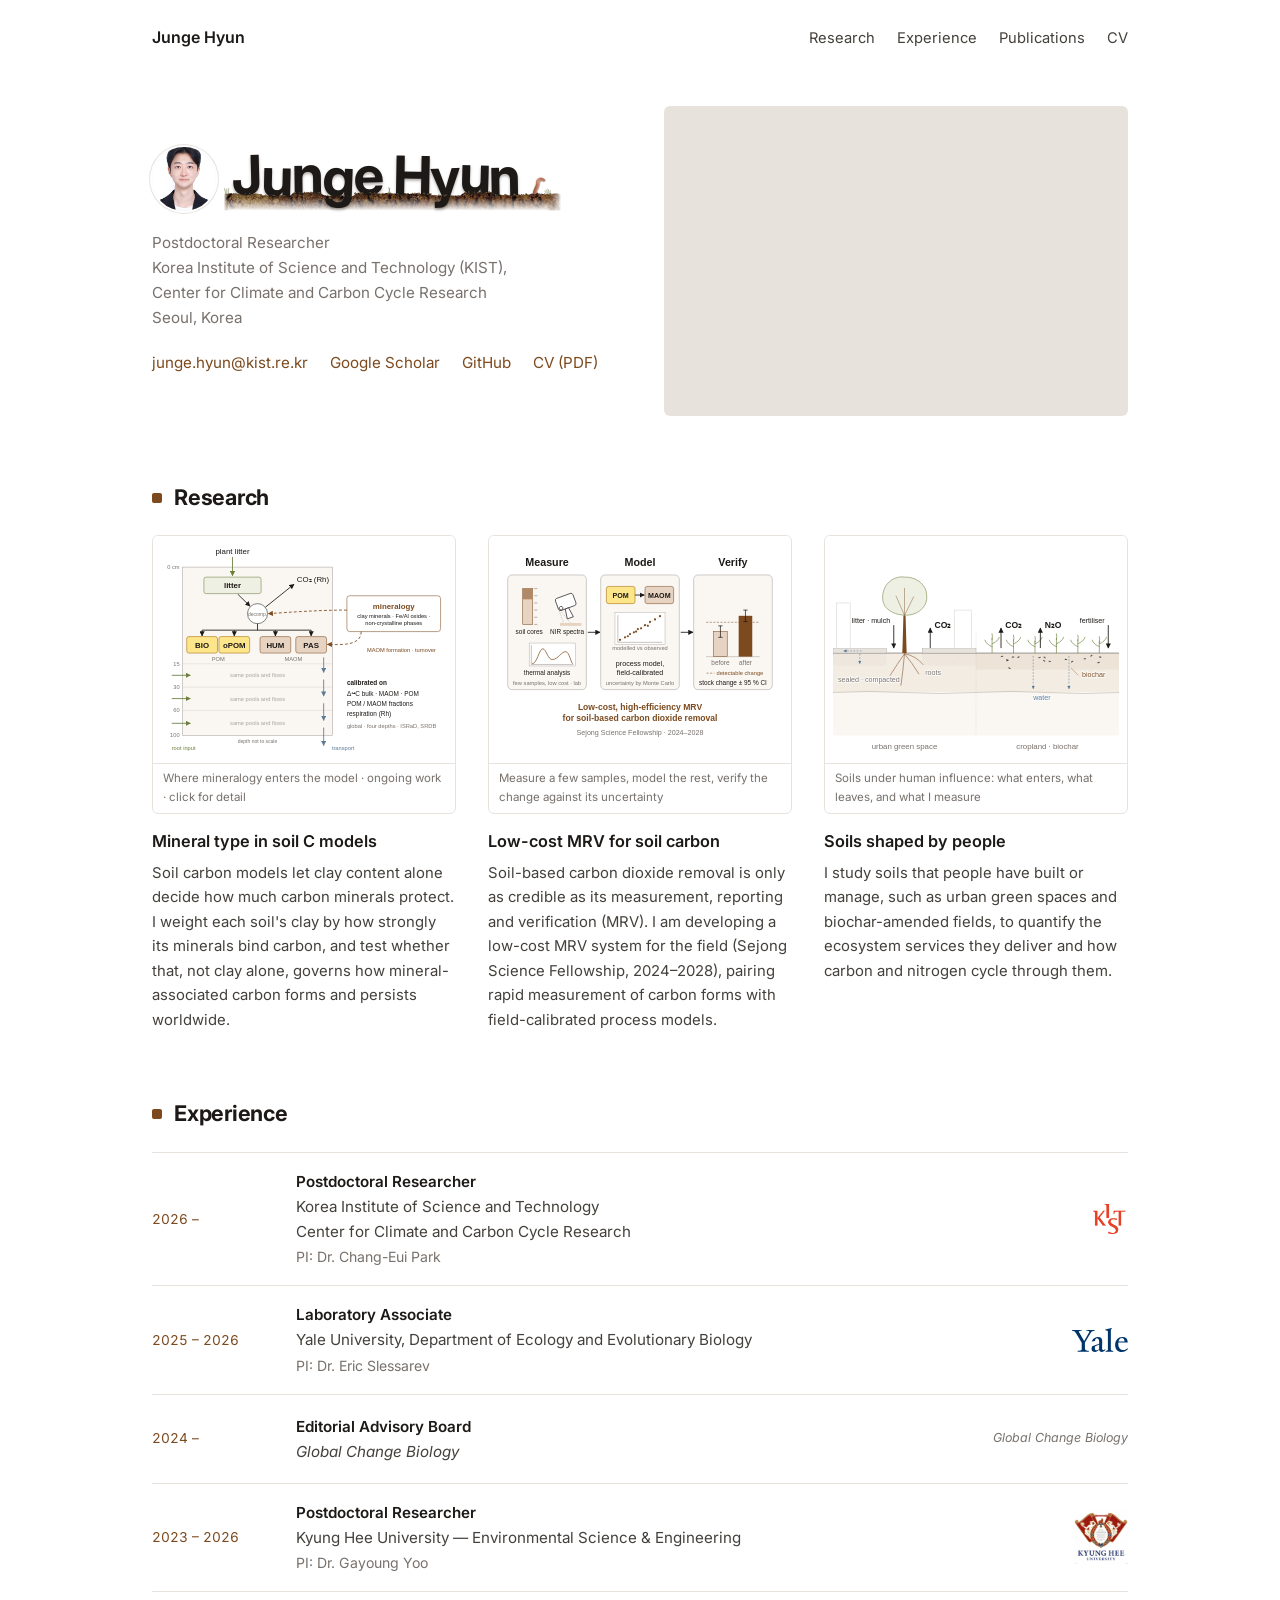
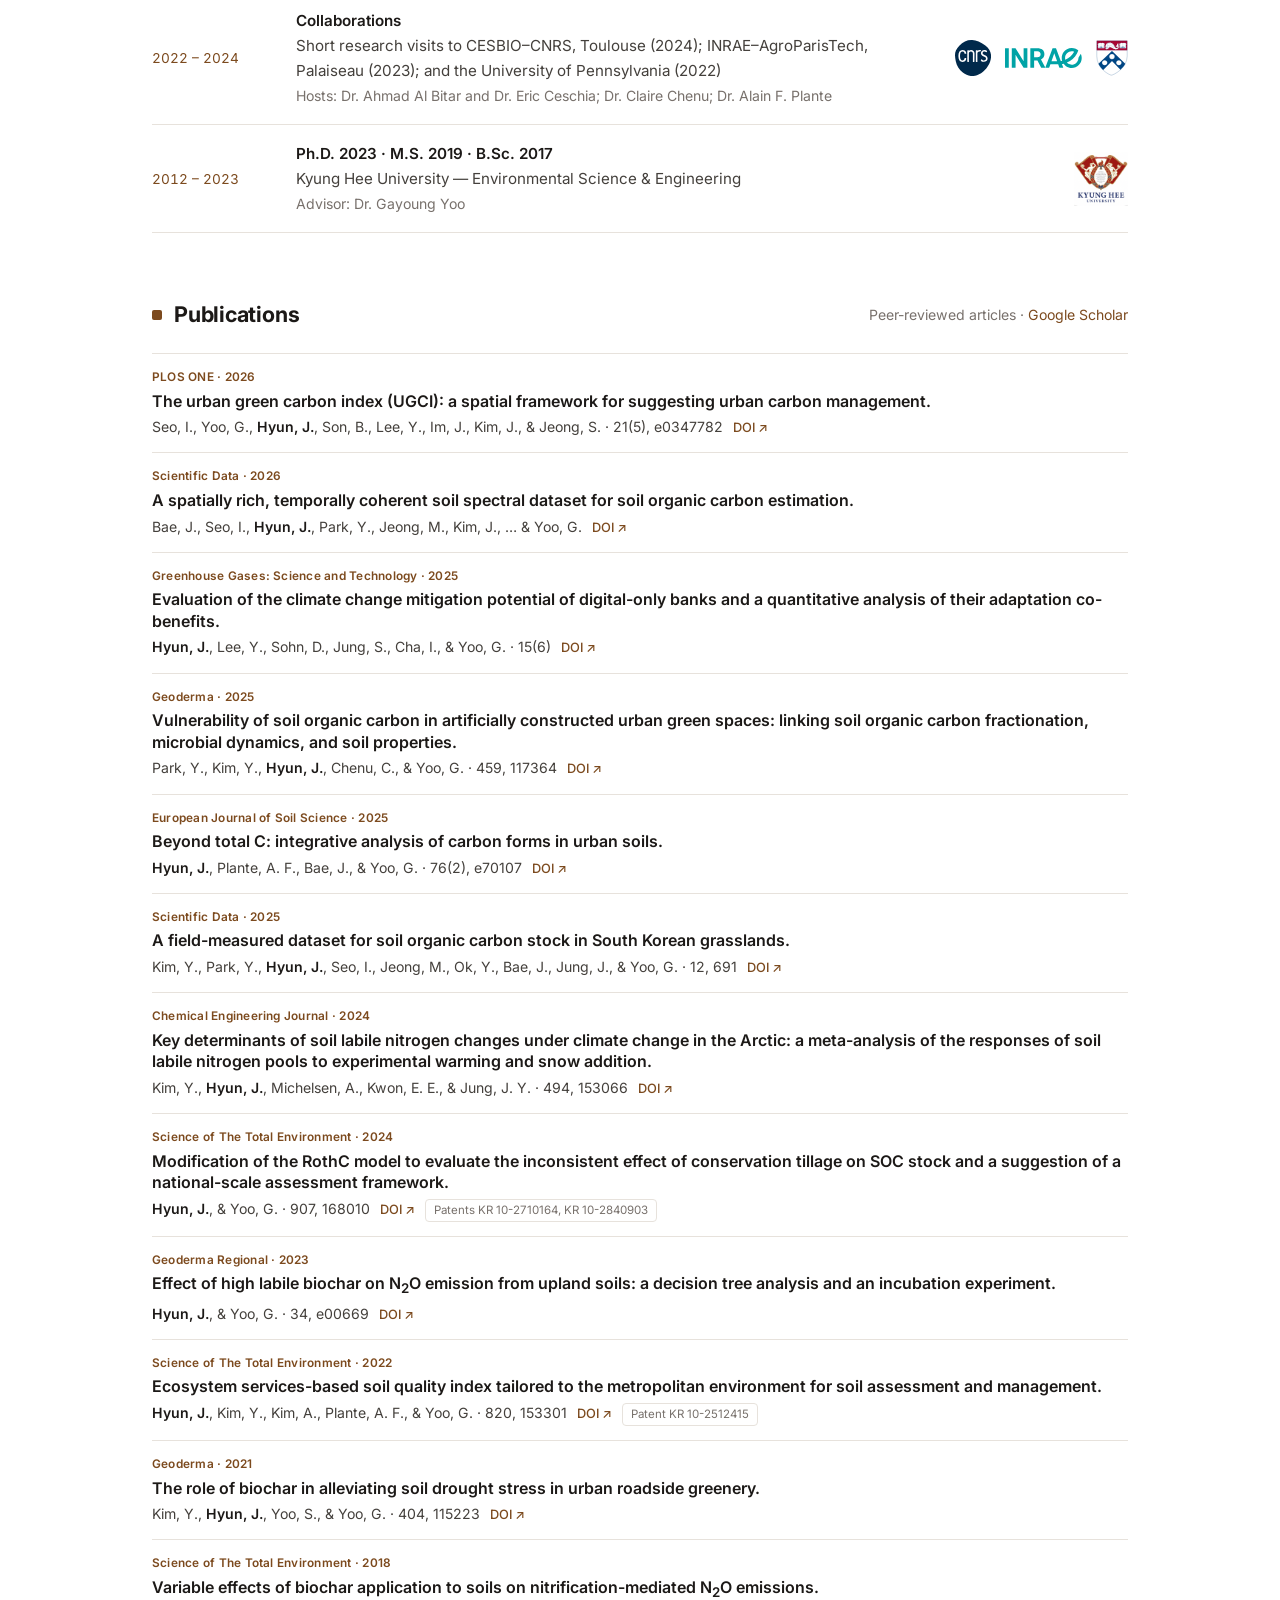
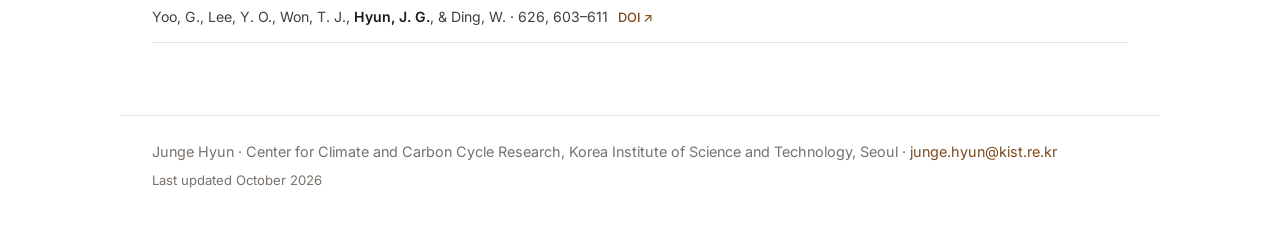
==== commit 388e9b9e: "Theme 1: sentence states the sorption-capacity-weighted clay concept Co-Authored-By: Claude Fable 5." ====
--- a/index.html
+++ b/index.html
@@ -7,7 +7,7 @@
 <meta name="description" content="Junge Hyun, postdoctoral researcher at KIST: soil carbon persistence, mineral controls, and measurement and verification of soil carbon change.">
 <link rel="preconnect" href="https://fonts.googleapis.com"><link rel="preconnect" href="https://fonts.gstatic.com" crossorigin>
 <link href="https://fonts.googleapis.com/css2?family=Inter:wght@400;500;600;700&display=swap" rel="stylesheet">
-<link rel="stylesheet" href="style.css?v=51">
+<link rel="stylesheet" href="style.css?v=52">
 <link rel="icon" href="data:image/svg+xml,<svg xmlns='http://www.w3.org/2000/svg' viewBox='0 0 100 100'><rect width='100' height='100' rx='18' fill='%23111'/><text x='50' y='66' font-size='48' text-anchor='middle' fill='white' font-family='Helvetica,Arial,sans-serif' font-weight='700'>J</text></svg>">
 </head>
 <body>
@@ -83,7 +83,7 @@
     <div class="col">
       <figure class="rfig"><a href="assets/fig/model_schematic.svg" target="_blank" rel="noopener"><img src="assets/fig/model_card.svg" alt="Schematic of the depth-resolved soil carbon model with mineral composition entering the formation and turnover of mineral-associated carbon" width="800" height="600"></a><figcaption>Where mineralogy enters the model · ongoing work · click for detail</figcaption></figure>
       <h3>Mineral type in soil C models</h3>
-      <p>Most soil carbon models see minerals only as clay content. I build mineralogy, the kinds of reactive minerals rather than their amount, into a process-based model calibrated against global radiocarbon, carbon-fraction and respiration data, to test whether mineralogy sets how long carbon persists.</p>
+      <p>Soil carbon models let clay content alone decide how much carbon minerals protect. I weight each soil's clay by how strongly its minerals bind carbon, and test whether that, not clay alone, governs how mineral-associated carbon forms and persists worldwide.</p>
     </div>
     <div class="col">
       <figure class="rfig"><img src="assets/fig/mrv_card.svg" alt="Measure, model, verify: low-cost MRV for soil-based carbon dioxide removal" width="800" height="600"><figcaption>Measure a few samples, model the rest, verify the change against its uncertainty</figcaption></figure>
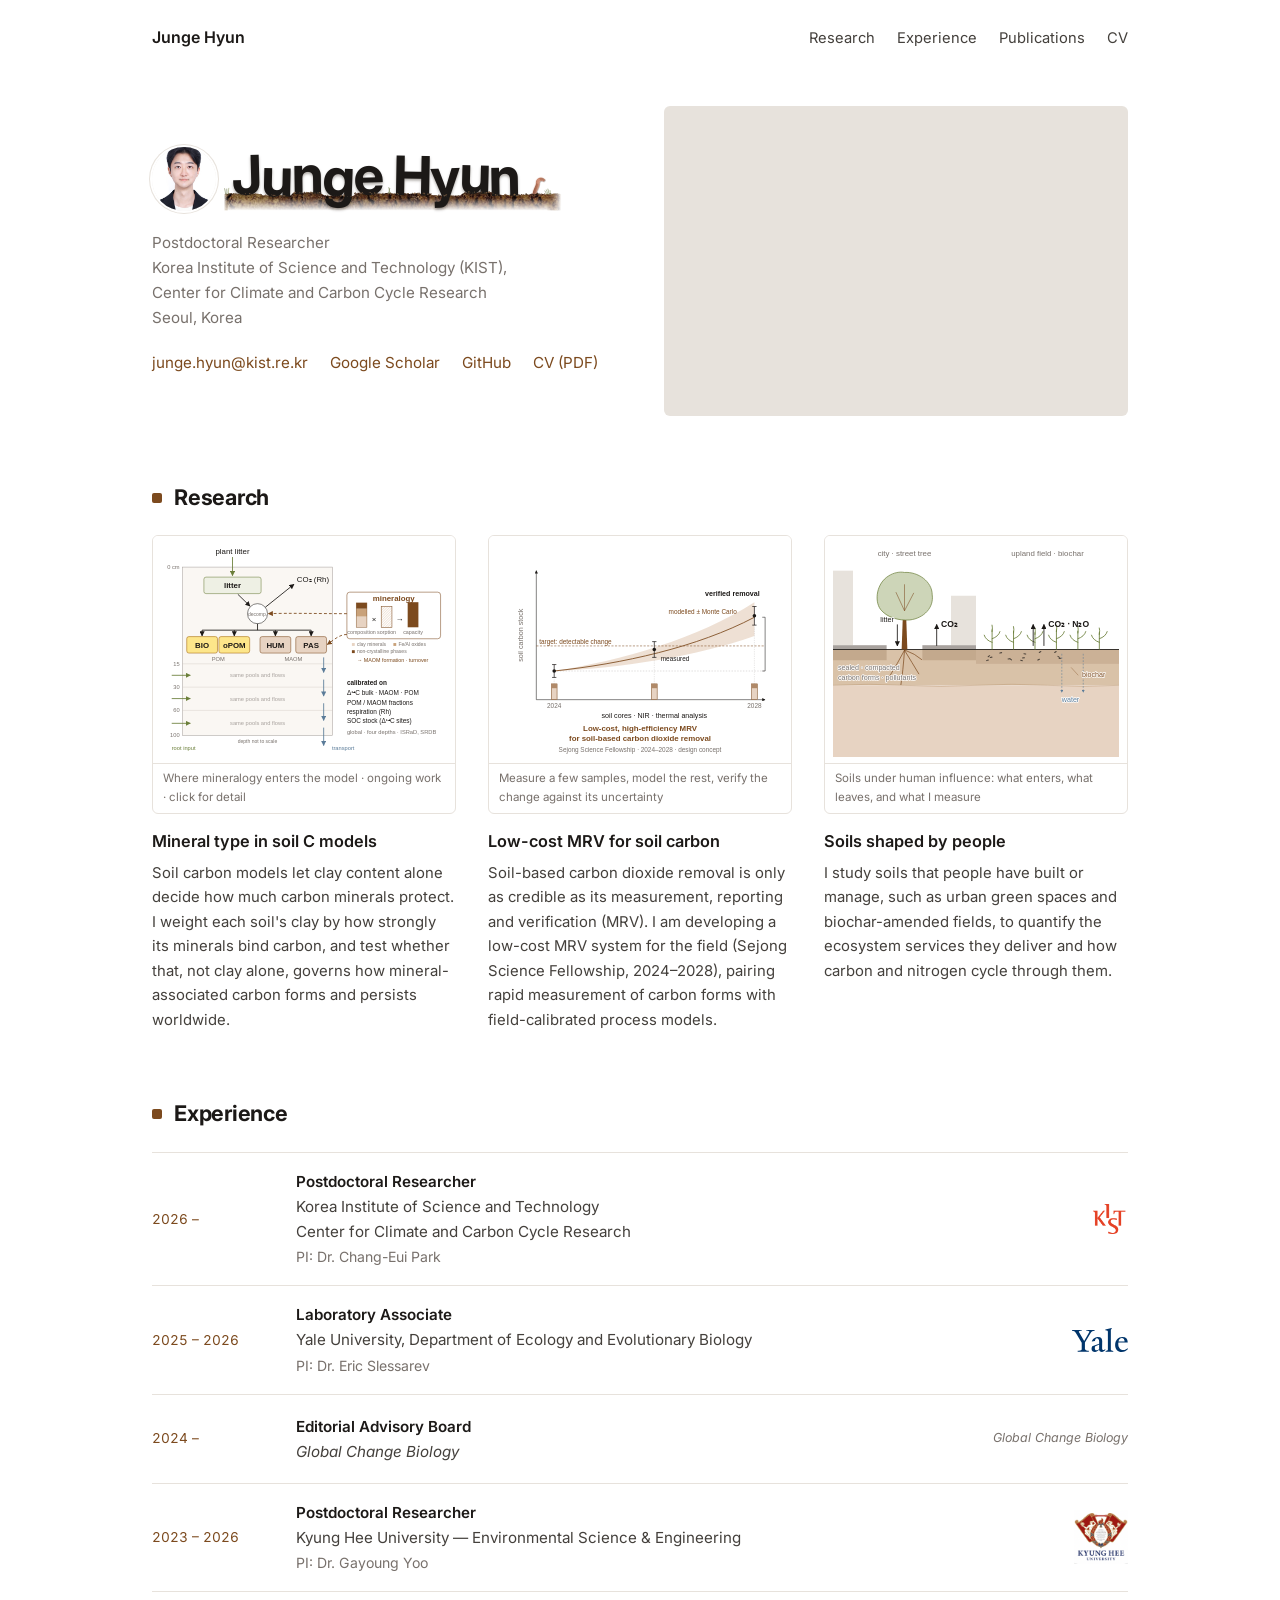
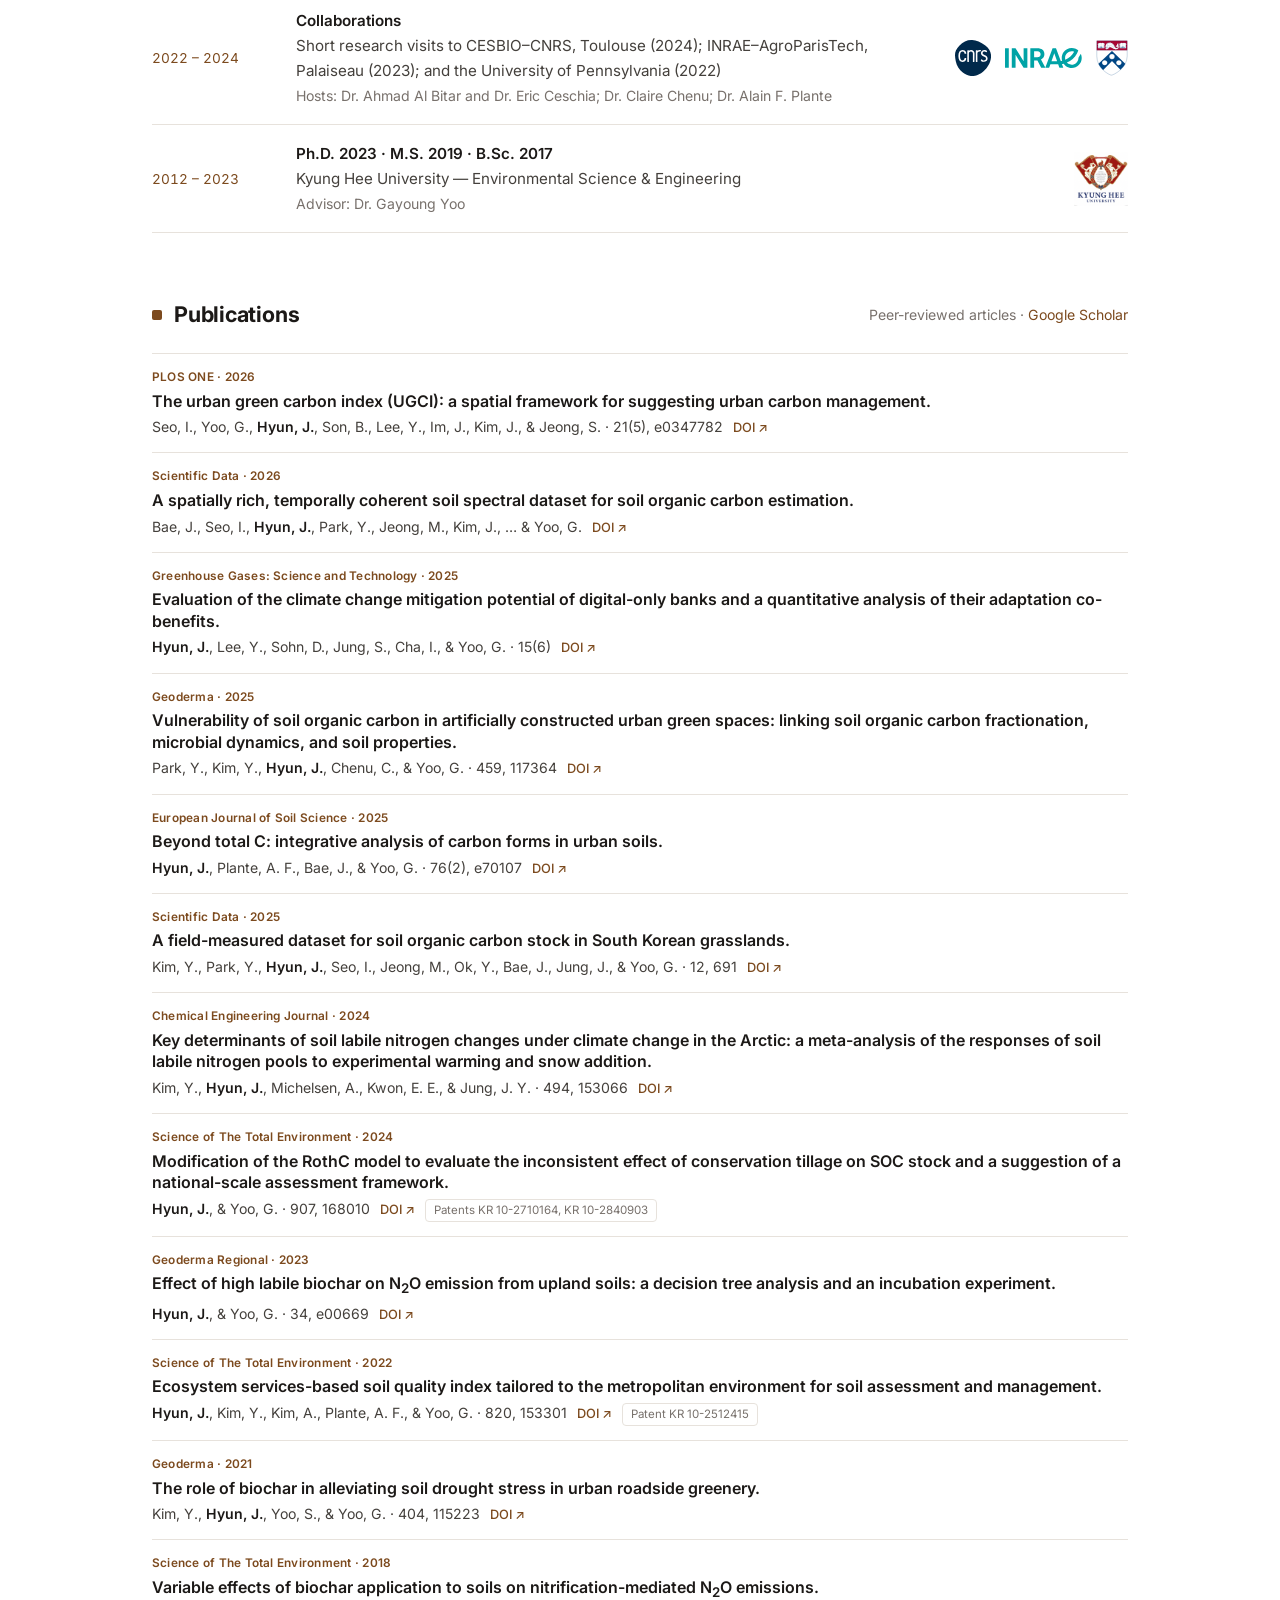
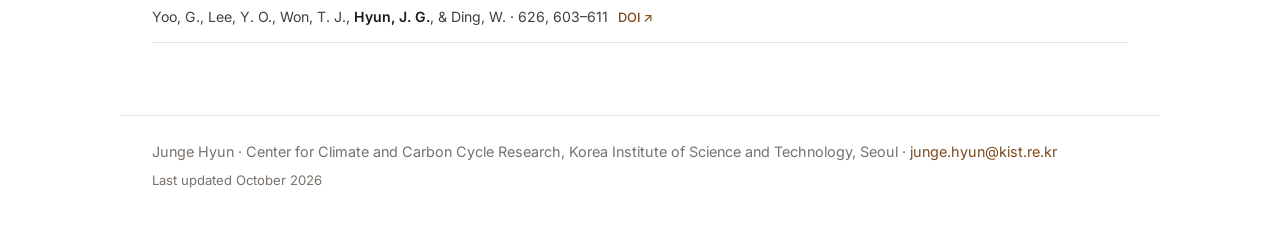
==== commit e344939a: "Cards v5: hero stock-over-time chart for MRV, full-bleed soil profile, composition x sorption box; l" ====
--- a/index.html
+++ b/index.html
@@ -7,7 +7,7 @@
 <meta name="description" content="Junge Hyun, postdoctoral researcher at KIST: soil carbon persistence, mineral controls, and measurement and verification of soil carbon change.">
 <link rel="preconnect" href="https://fonts.googleapis.com"><link rel="preconnect" href="https://fonts.gstatic.com" crossorigin>
 <link href="https://fonts.googleapis.com/css2?family=Inter:wght@400;500;600;700&display=swap" rel="stylesheet">
-<link rel="stylesheet" href="style.css?v=52">
+<link rel="stylesheet" href="style.css?v=53">
 <link rel="icon" href="data:image/svg+xml,<svg xmlns='http://www.w3.org/2000/svg' viewBox='0 0 100 100'><rect width='100' height='100' rx='18' fill='%23111'/><text x='50' y='66' font-size='48' text-anchor='middle' fill='white' font-family='Helvetica,Arial,sans-serif' font-weight='700'>J</text></svg>">
 </head>
 <body>
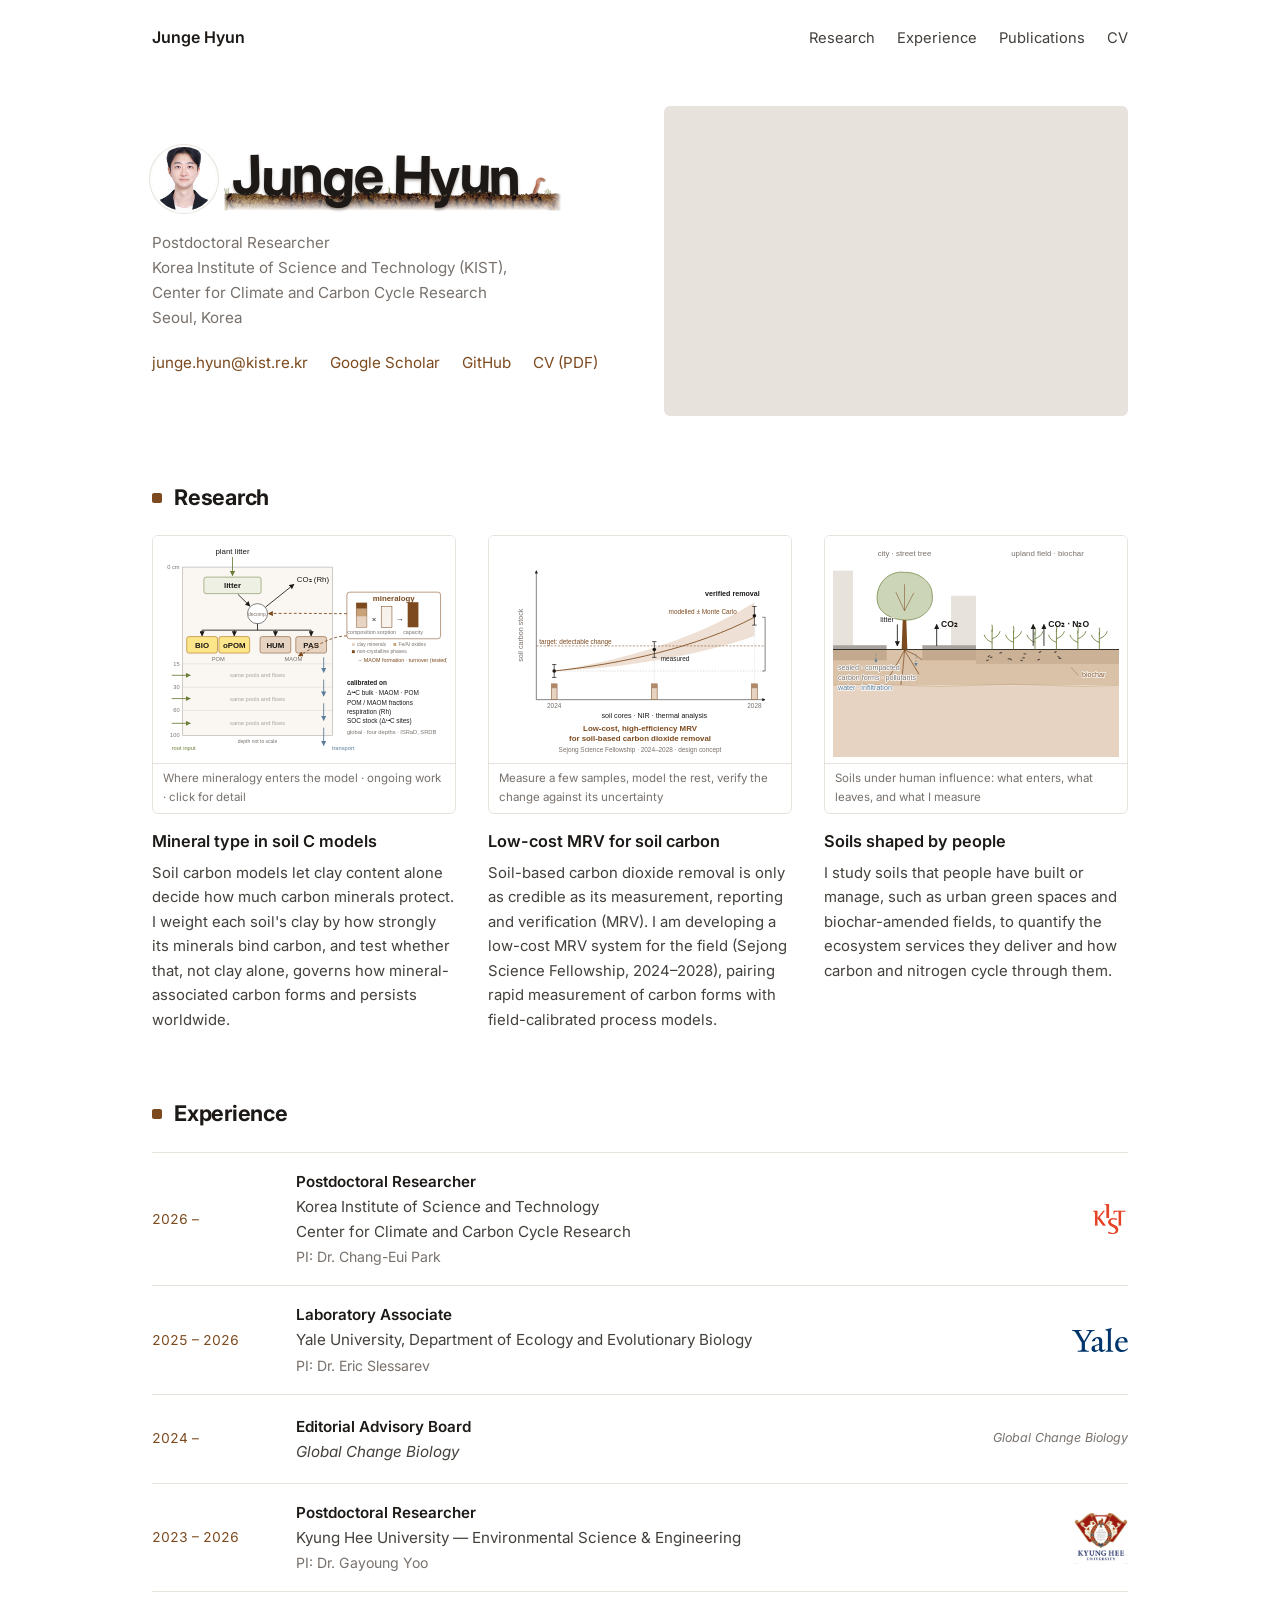
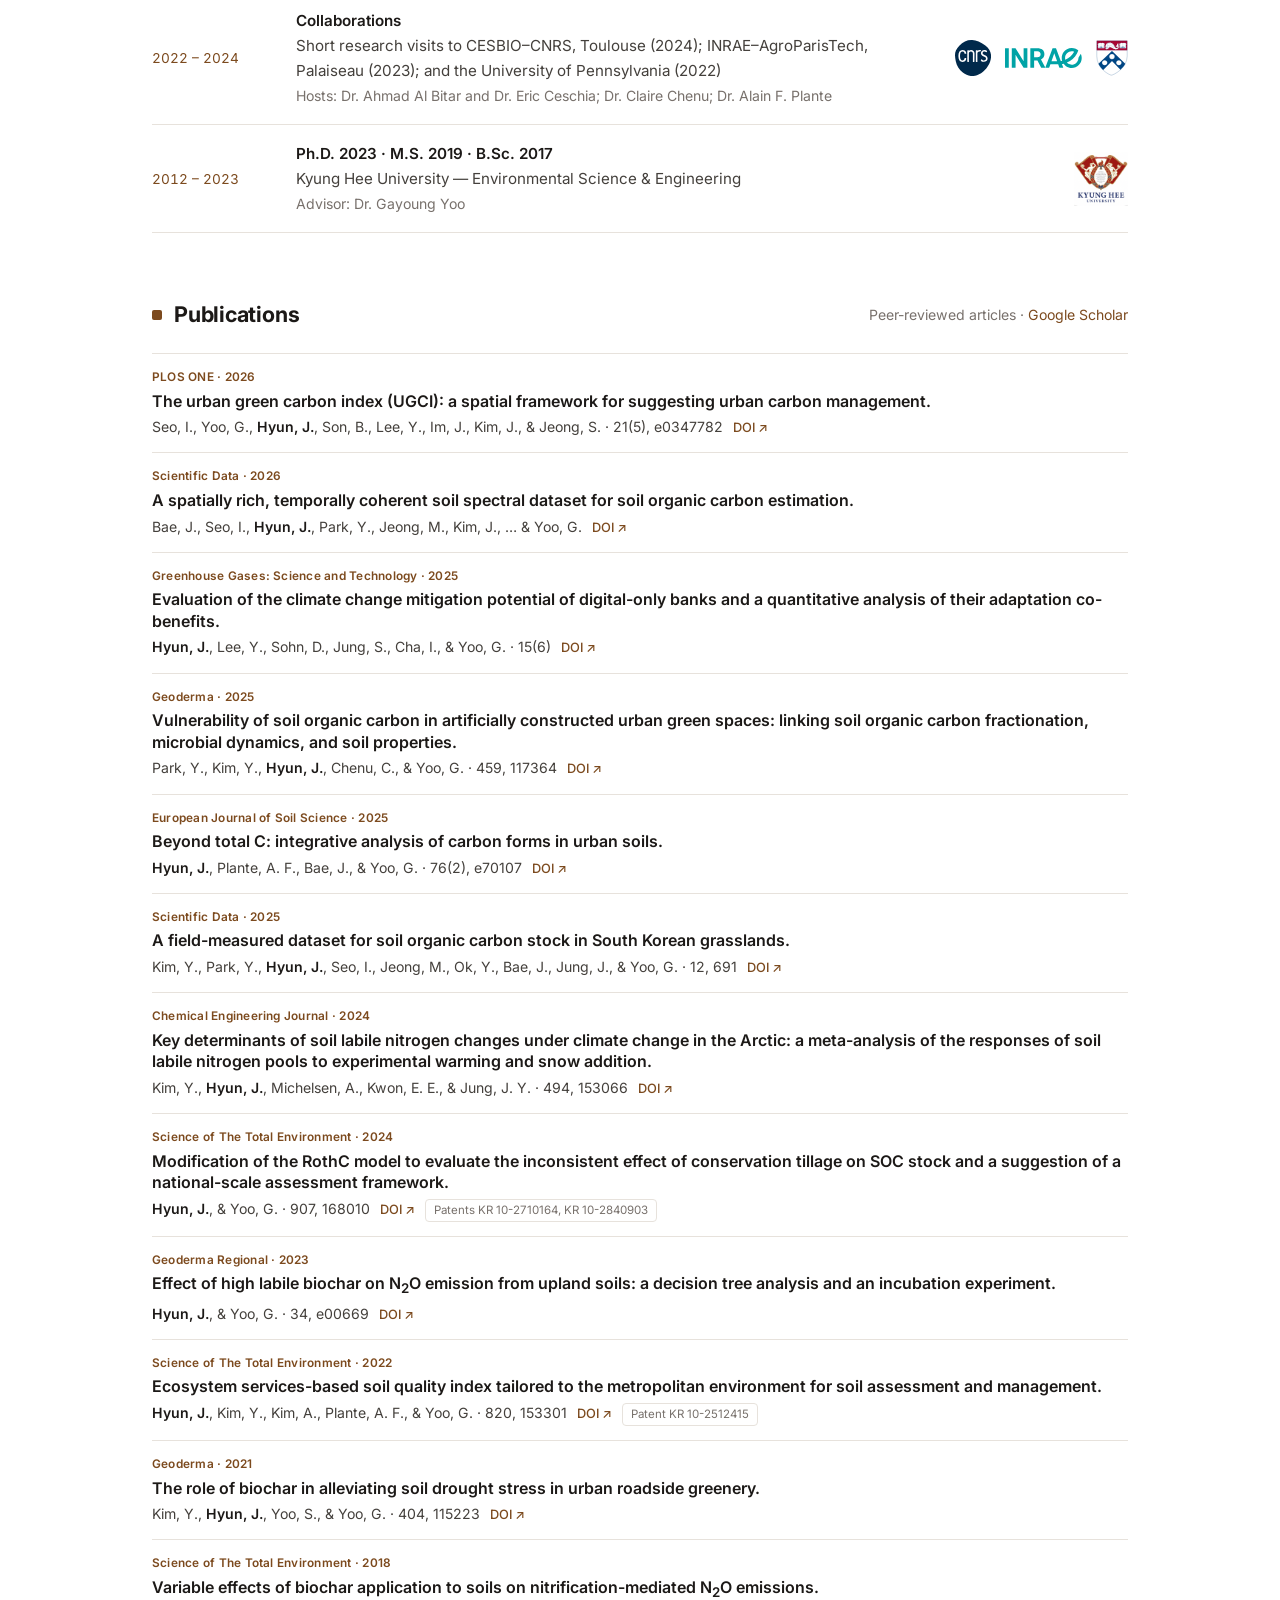
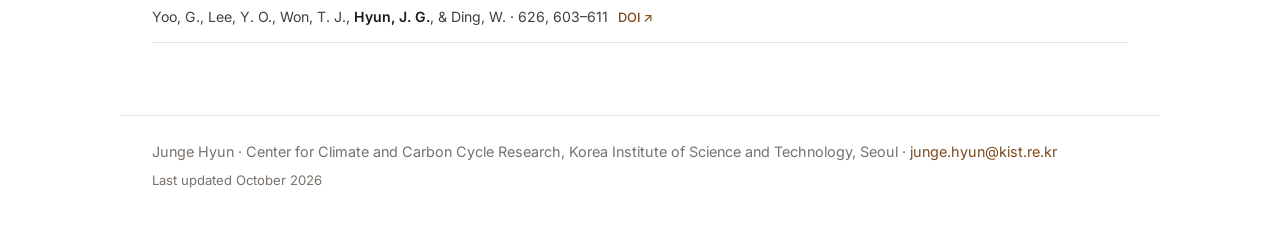
==== commit 540ba8e4: "Cards: owner-persona fact fixes (capacity arrow to MAOM pair, tested tag, water on the urban side) C" ====
--- a/index.html
+++ b/index.html
@@ -7,7 +7,7 @@
 <meta name="description" content="Junge Hyun, postdoctoral researcher at KIST: soil carbon persistence, mineral controls, and measurement and verification of soil carbon change.">
 <link rel="preconnect" href="https://fonts.googleapis.com"><link rel="preconnect" href="https://fonts.gstatic.com" crossorigin>
 <link href="https://fonts.googleapis.com/css2?family=Inter:wght@400;500;600;700&display=swap" rel="stylesheet">
-<link rel="stylesheet" href="style.css?v=53">
+<link rel="stylesheet" href="style.css?v=54">
 <link rel="icon" href="data:image/svg+xml,<svg xmlns='http://www.w3.org/2000/svg' viewBox='0 0 100 100'><rect width='100' height='100' rx='18' fill='%23111'/><text x='50' y='66' font-size='48' text-anchor='middle' fill='white' font-family='Helvetica,Arial,sans-serif' font-weight='700'>J</text></svg>">
 </head>
 <body>
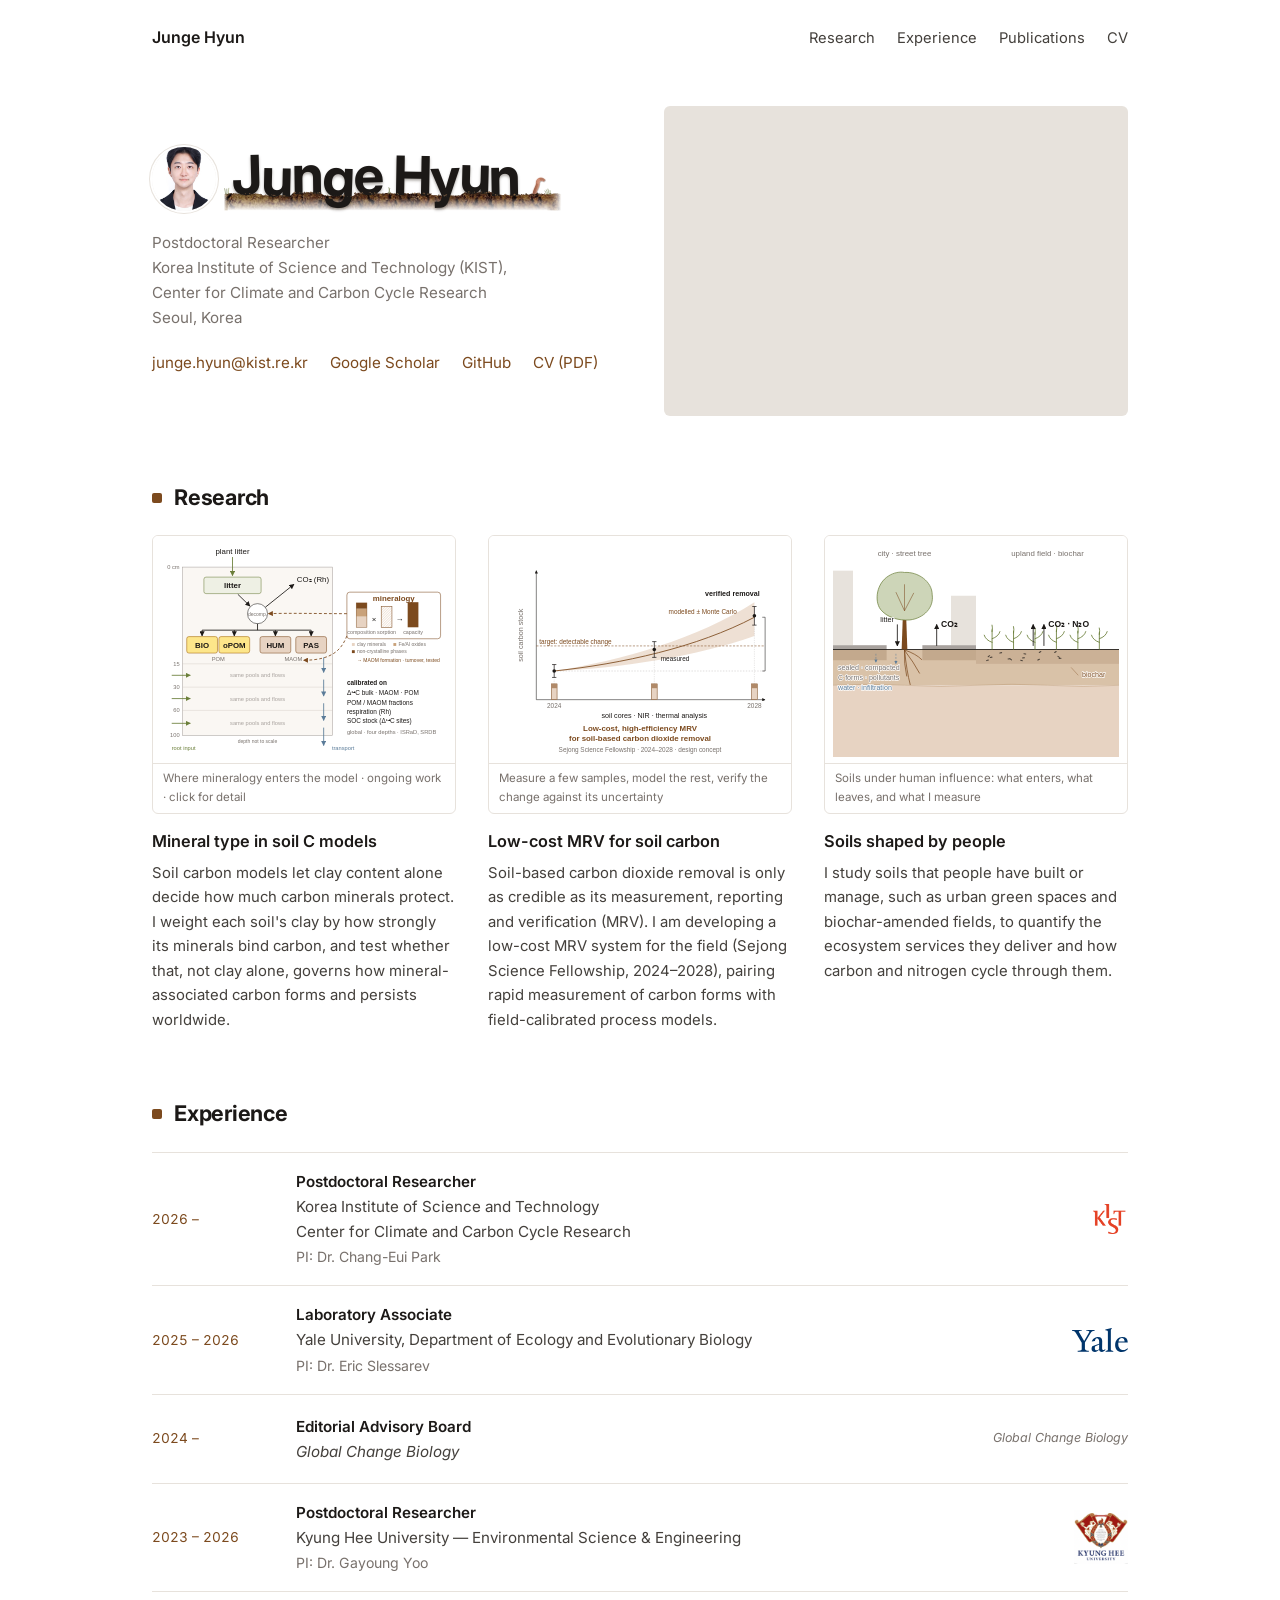
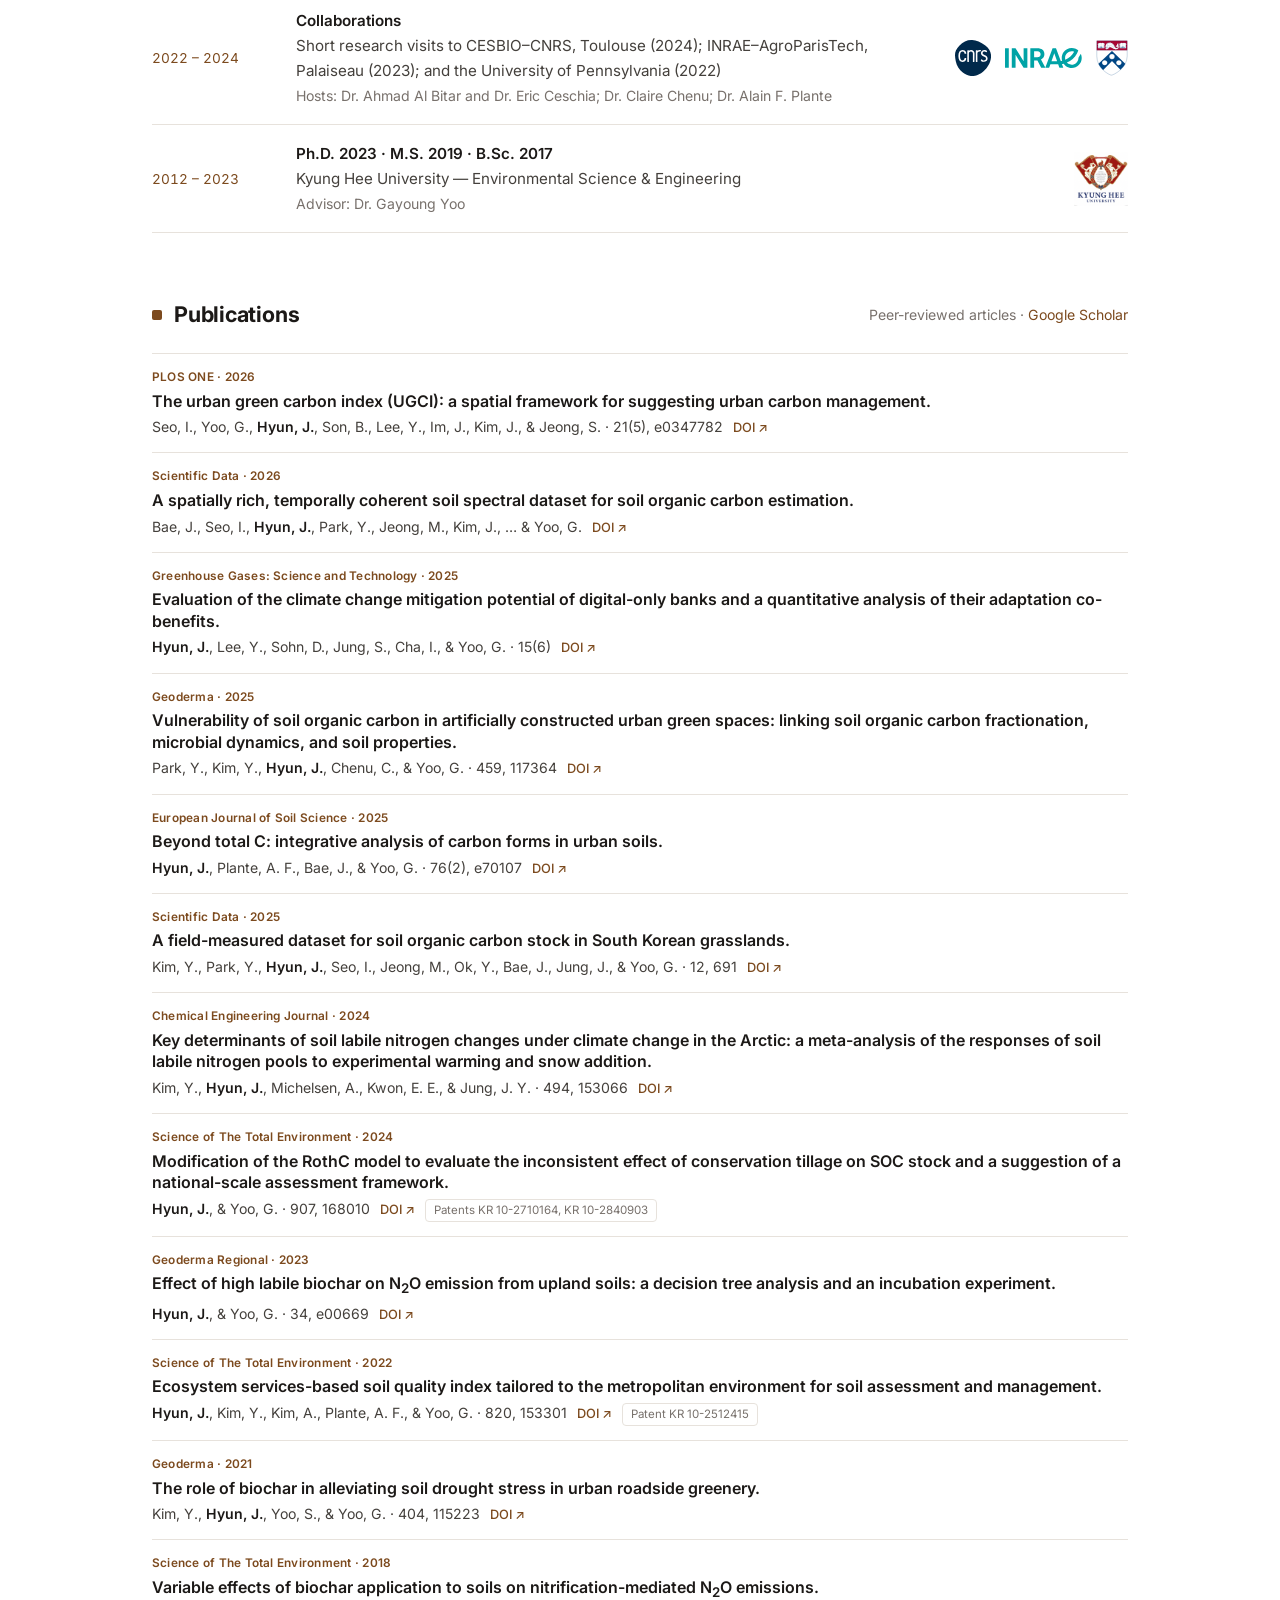
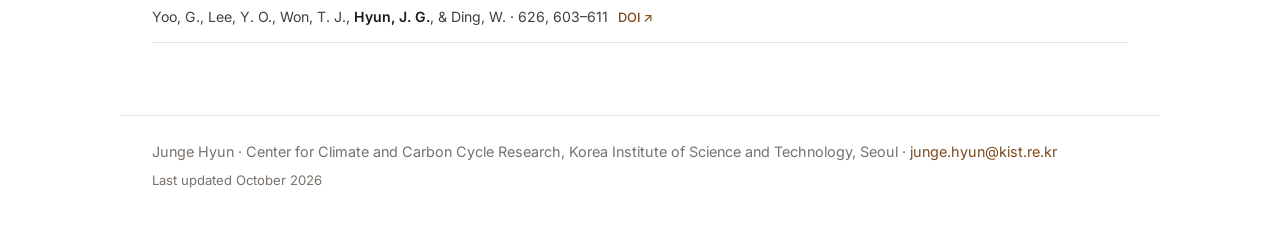
==== commit 94edcfd9: "Cards: capacity arrow routed around PAS, roots clear of urban labels Co-Authored-By: Claude Fable 5." ====
--- a/index.html
+++ b/index.html
@@ -7,7 +7,7 @@
 <meta name="description" content="Junge Hyun, postdoctoral researcher at KIST: soil carbon persistence, mineral controls, and measurement and verification of soil carbon change.">
 <link rel="preconnect" href="https://fonts.googleapis.com"><link rel="preconnect" href="https://fonts.gstatic.com" crossorigin>
 <link href="https://fonts.googleapis.com/css2?family=Inter:wght@400;500;600;700&display=swap" rel="stylesheet">
-<link rel="stylesheet" href="style.css?v=54">
+<link rel="stylesheet" href="style.css?v=55">
 <link rel="icon" href="data:image/svg+xml,<svg xmlns='http://www.w3.org/2000/svg' viewBox='0 0 100 100'><rect width='100' height='100' rx='18' fill='%23111'/><text x='50' y='66' font-size='48' text-anchor='middle' fill='white' font-family='Helvetica,Arial,sans-serif' font-weight='700'>J</text></svg>">
 </head>
 <body>
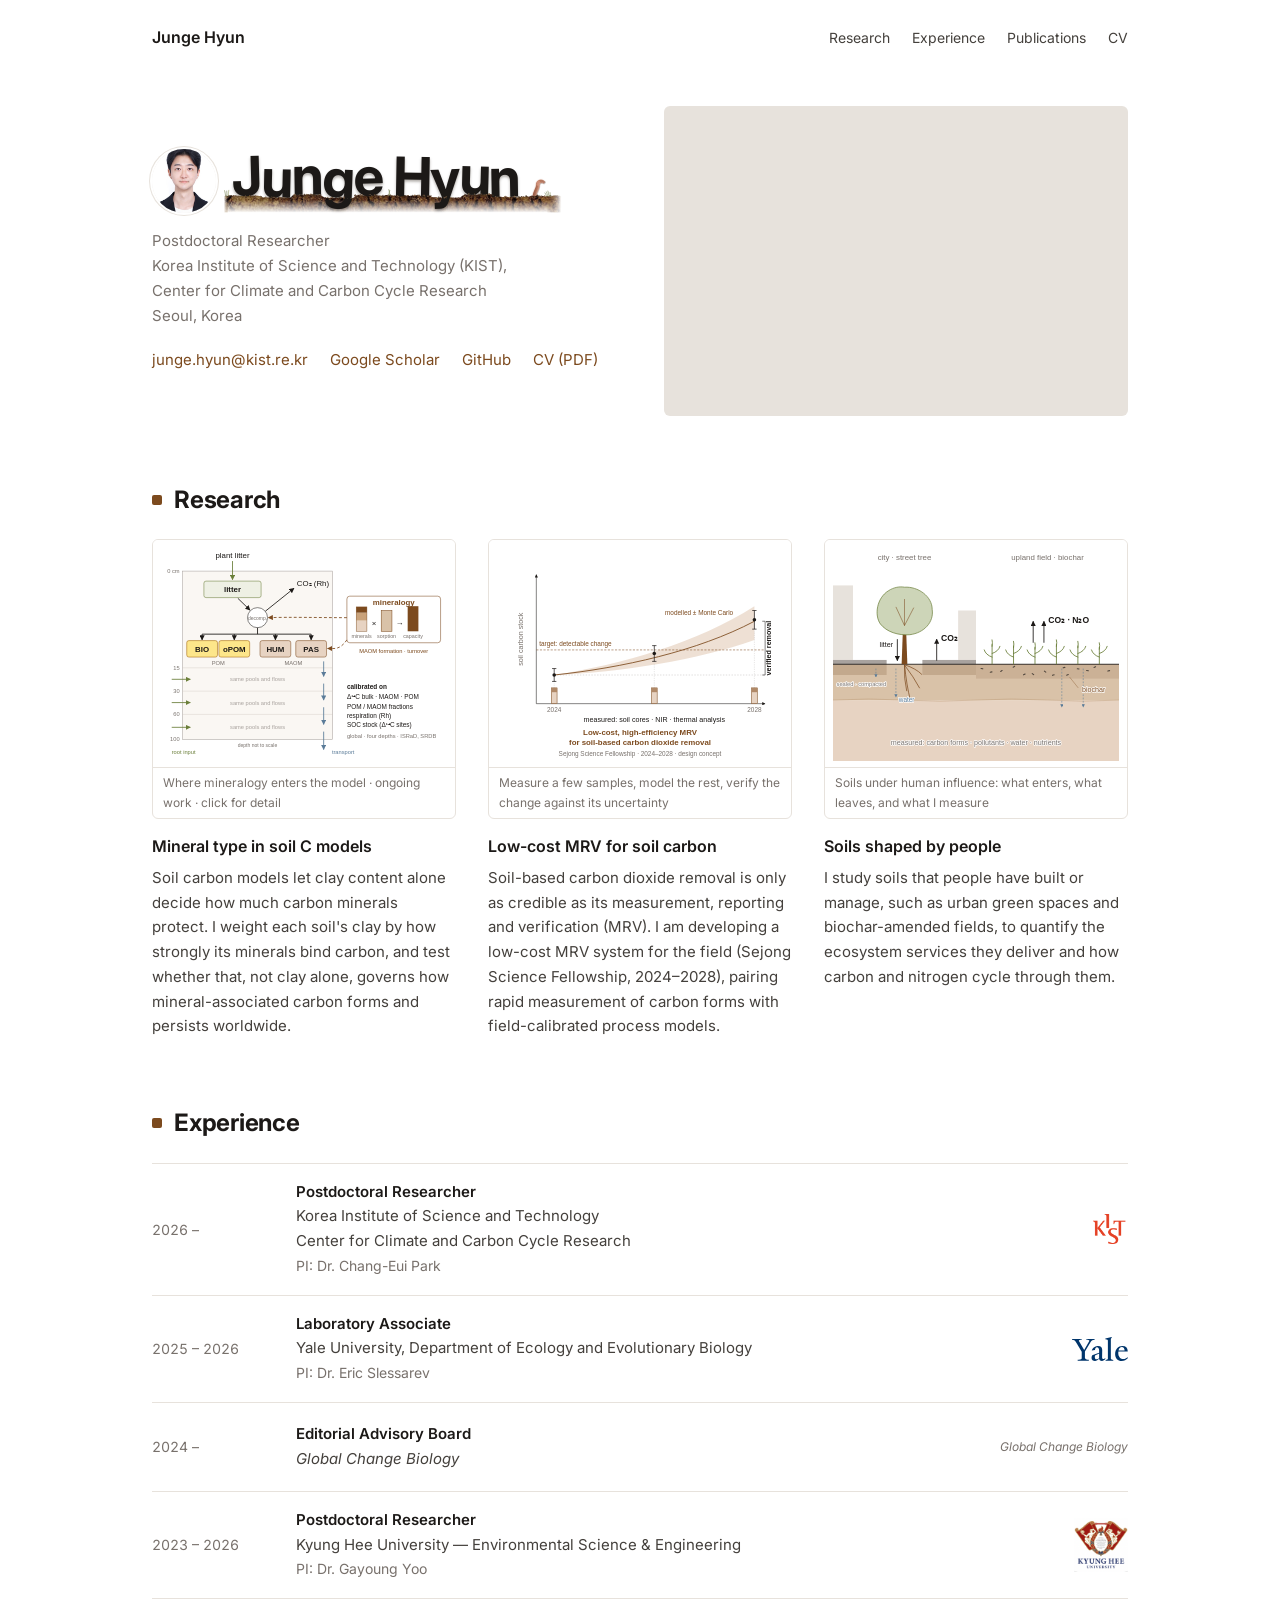
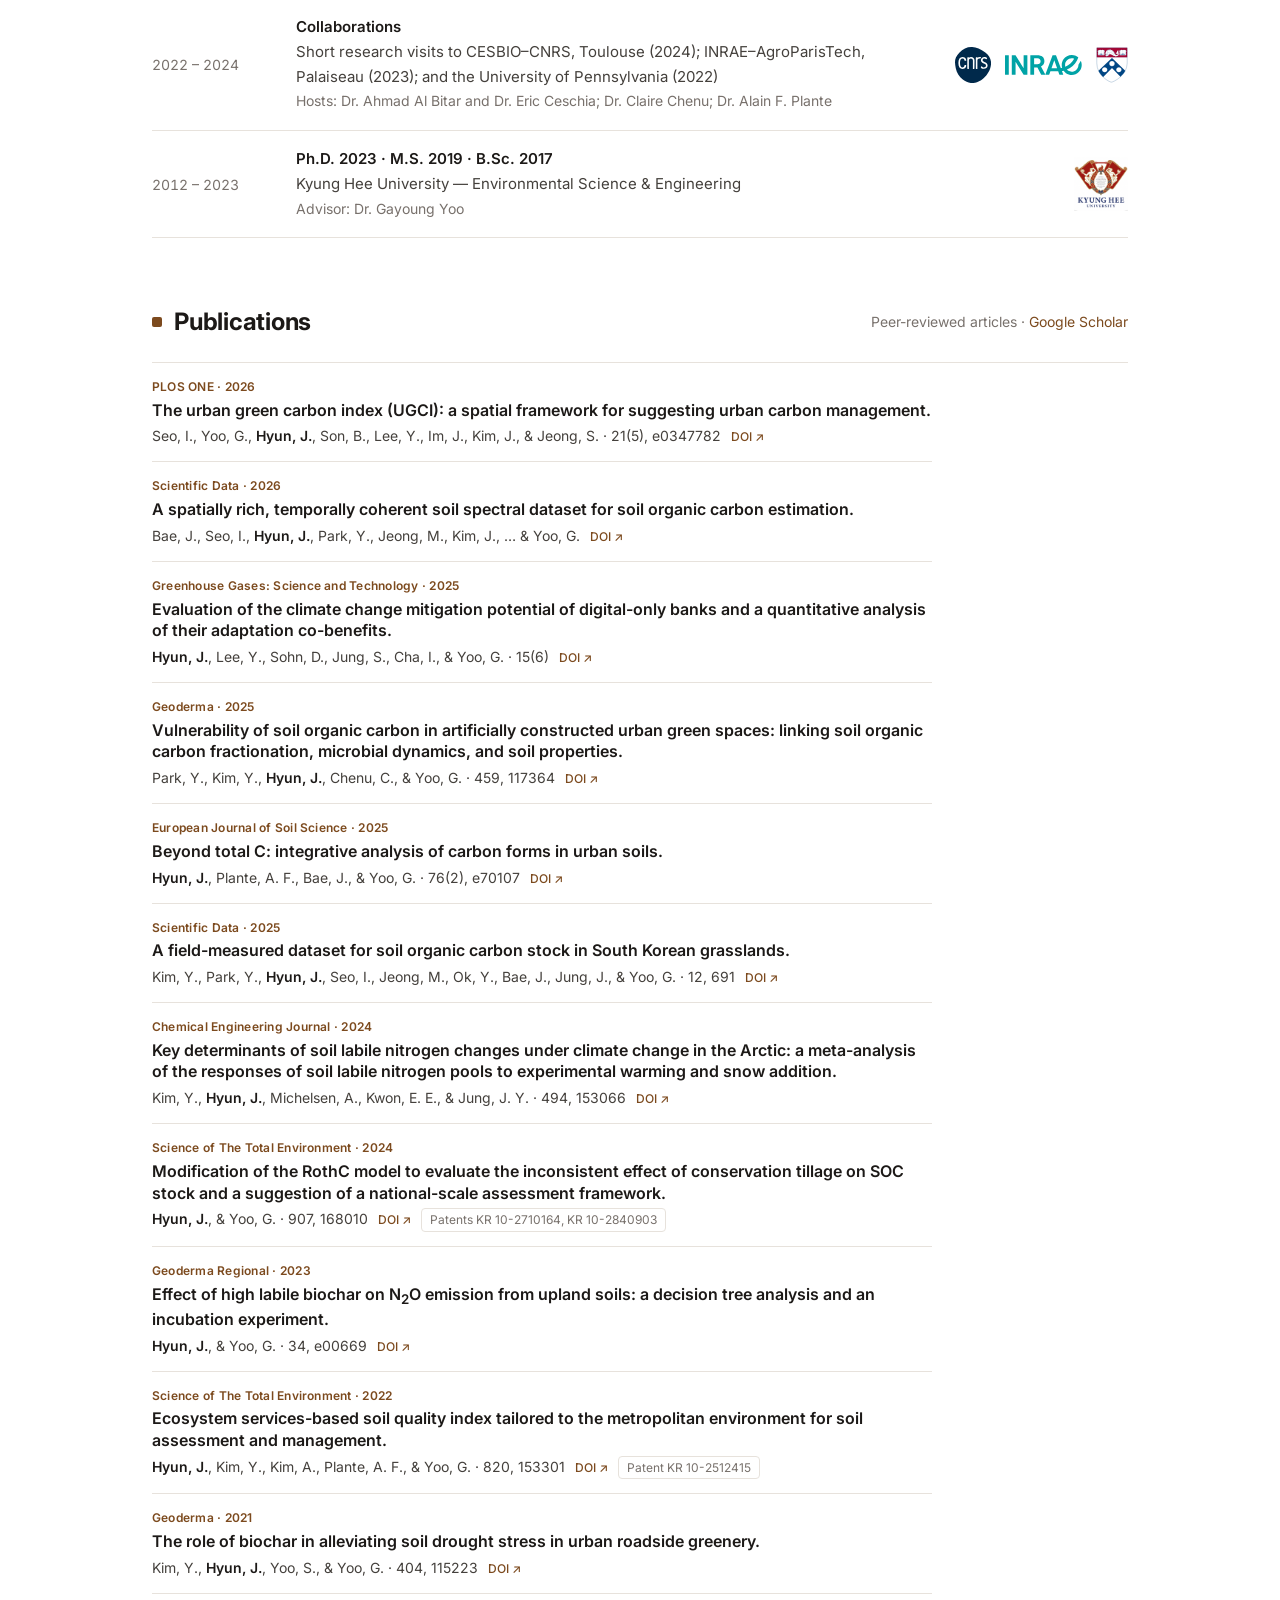
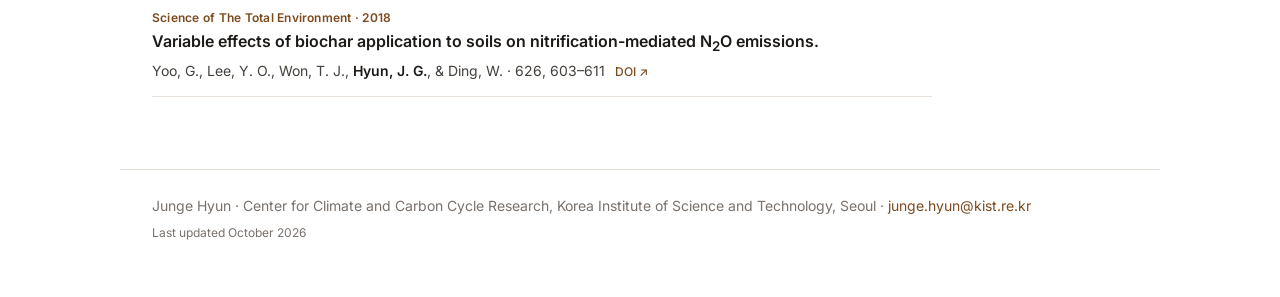
==== commit a76474cb: "index/style: srcset hero slides, first slide visible on load, meta/OG/JSON-LD, umber favicon, a11y f" ====
--- a/index.html
+++ b/index.html
@@ -5,10 +5,24 @@
 <meta name="viewport" content="width=device-width, initial-scale=1">
 <title>Junge Hyun</title>
 <meta name="description" content="Junge Hyun, postdoctoral researcher at KIST: soil carbon persistence, mineral controls, and measurement and verification of soil carbon change.">
+<meta name="author" content="Junge Hyun">
+<meta name="theme-color" content="#7c4a1e">
+<link rel="canonical" href="https://jungehyun.github.io/">
+<meta property="og:type" content="profile">
+<meta property="og:title" content="Junge Hyun — soil carbon, KIST">
+<meta property="og:description" content="Junge Hyun, postdoctoral researcher at KIST: soil carbon persistence, mineral controls, and measurement and verification of soil carbon change.">
+<meta property="og:url" content="https://jungehyun.github.io/">
+<meta property="og:image" content="https://jungehyun.github.io/assets/og.jpg">
+<meta property="og:image:width" content="1200">
+<meta property="og:image:height" content="630">
+<meta name="twitter:card" content="summary_large_image">
 <link rel="preconnect" href="https://fonts.googleapis.com"><link rel="preconnect" href="https://fonts.gstatic.com" crossorigin>
-<link href="https://fonts.googleapis.com/css2?family=Inter:wght@400;500;600;700&display=swap" rel="stylesheet">
-<link rel="stylesheet" href="style.css?v=55">
-<link rel="icon" href="data:image/svg+xml,<svg xmlns='http://www.w3.org/2000/svg' viewBox='0 0 100 100'><rect width='100' height='100' rx='18' fill='%23111'/><text x='50' y='66' font-size='48' text-anchor='middle' fill='white' font-family='Helvetica,Arial,sans-serif' font-weight='700'>J</text></svg>">
+<link href="https://fonts.googleapis.com/css2?family=Inter:wght@400;500;600;700&amp;display=swap" rel="stylesheet">
+<link rel="stylesheet" href="style.css?v=56">
+<link rel="icon" href="data:image/svg+xml,%3Csvg xmlns='http://www.w3.org/2000/svg' viewBox='0 0 100 100'%3E%3Crect width='100' height='100' rx='20' fill='%237c4a1e'/%3E%3Ctext x='50' y='69' font-size='58' font-weight='700' font-family='Inter,Helvetica,Arial,sans-serif' text-anchor='middle' fill='%23fff'%3EJ%3C/text%3E%3C/svg%3E">
+<link rel="icon" type="image/png" sizes="32x32" href="assets/favicon-32.png">
+<link rel="apple-touch-icon" href="assets/apple-touch-icon.png">
+<script type="application/ld+json">{"@context":"https://schema.org","@type":"Person","name":"Junge Hyun","jobTitle":"Postdoctoral Researcher","email":"mailto:junge.hyun@kist.re.kr","url":"https://jungehyun.github.io/","image":"https://jungehyun.github.io/assets/photo.jpg","affiliation":{"@type":"Organization","name":"Korea Institute of Science and Technology","department":"Center for Climate and Carbon Cycle Research","address":{"@type":"PostalAddress","addressLocality":"Seoul","addressCountry":"KR"}},"alumniOf":{"@type":"CollegeOrUniversity","name":"Kyung Hee University"},"sameAs":["https://scholar.google.com/citations?user=WhhjYQwAAAAJ","https://github.com/jungehyun"],"knowsAbout":["soil organic carbon","mineral-associated organic matter","soil carbon MRV","urban soils","biochar"]}</script>
 </head>
 <body>
 <header class="top">
@@ -18,7 +32,7 @@
 
 <section class="hero" id="top">
   <div class="hero-text">
-    <div class="namerow"><img class="portrait" src="assets/photo.jpg" alt="Junge Hyun" width="64" height="64"><div class="nameblock"><h1 aria-label="Junge Hyun"><span class="l" style="--dy:0.0em;--r:-1.5deg">J</span><span class="l" style="--dy:0.03em;--r:1.2deg">u</span><span class="l" style="--dy:-0.02em;--r:-0.8deg">n</span><span class="l" style="--dy:0.035em;--r:2.0deg">g</span><span class="l" style="--dy:-0.015em;--r:-1.6deg">e</span> <span class="l" style="--dy:0.0em;--r:1.0deg">H</span><span class="l" style="--dy:0.03em;--r:-2.2deg">y</span><span class="l" style="--dy:-0.03em;--r:1.5deg">u</span><span class="l" style="--dy:0.02em;--r:-1.0deg">n</span></h1>
+    <div class="namerow"><img class="portrait" src="assets/photo.jpg" alt="" width="64" height="64"><div class="nameblock"><h1 aria-label="Junge Hyun"><span class="l" style="--dy:0.0em;--r:-1.5deg">J</span><span class="l" style="--dy:0.03em;--r:1.2deg">u</span><span class="l" style="--dy:-0.02em;--r:-0.8deg">n</span><span class="l" style="--dy:0.035em;--r:2.0deg">g</span><span class="l" style="--dy:-0.015em;--r:-1.6deg">e</span> <span class="l" style="--dy:0.0em;--r:1.0deg">H</span><span class="l" style="--dy:0.03em;--r:-2.2deg">y</span><span class="l" style="--dy:-0.03em;--r:1.5deg">u</span><span class="l" style="--dy:0.02em;--r:-1.0deg">n</span></h1>
     <div class="ground" aria-hidden="true">
 <svg viewBox="0 0 600 60" preserveAspectRatio="xMinYMin slice">
   <defs>
@@ -66,17 +80,17 @@
     <p class="links"><a href="mailto:junge.hyun@kist.re.kr">junge.hyun@kist.re.kr</a><a href="https://scholar.google.com/citations?user=WhhjYQwAAAAJ">Google Scholar</a><a href="https://github.com/jungehyun">GitHub</a><a href="assets/CV_JungeHyun.pdf">CV (PDF)</a></p>
   </div>
   <figure class="hero-photo slides" aria-label="Field photographs">
-    <img src="assets/img/h_5784.jpg" alt="Lake and farmland field site in the hills" width="1800" height="1200">
-    <img src="assets/img/h_0109.jpg" alt="Hills and valley seen from a ridge" width="1800" height="1200">
-    <img src="assets/img/h_2809.jpg" alt="Experimental plots in a field" width="1800" height="1200">
-    <img src="assets/img/h_5785.jpg" alt="Rice paddies at harvest below a forested hill" width="1800" height="1200">
-    <img src="assets/img/h_2984.jpg" alt="Urban park soils under pines in autumn" width="1800" height="1200">
-    <img src="assets/img/h_3138.jpg" alt="Measuring soil CO2 flux in a winter field" width="720" height="480">
-    <img src="assets/img/h_7417.jpg" alt="River valley seen from a mountain" width="1800" height="1200">
+    <img src="assets/img/h_5784_960.jpg" srcset="assets/img/h_5784_960.jpg 960w, assets/img/h_5784_1600.jpg 1600w" sizes="(max-width:860px) calc(100vw - 64px), 464px" alt="Lake and farmland field site in the hills" width="1800" height="1200" fetchpriority="high" decoding="async">
+    <img src="assets/img/h_0109_960.jpg" srcset="assets/img/h_0109_960.jpg 960w, assets/img/h_0109_1600.jpg 1600w" sizes="(max-width:860px) calc(100vw - 64px), 464px" alt="Hills and valley seen from a ridge" width="1800" height="1200" decoding="async">
+    <img src="assets/img/h_2809_960.jpg" srcset="assets/img/h_2809_960.jpg 960w, assets/img/h_2809_1600.jpg 1600w" sizes="(max-width:860px) calc(100vw - 64px), 464px" alt="Experimental plots in a field" width="1800" height="1200" decoding="async">
+    <img src="assets/img/h_5785_960.jpg" srcset="assets/img/h_5785_960.jpg 960w, assets/img/h_5785_1600.jpg 1600w" sizes="(max-width:860px) calc(100vw - 64px), 464px" alt="Rice paddies at harvest below a forested hill" width="1800" height="1200" decoding="async">
+    <img src="assets/img/h_2984_960.jpg" srcset="assets/img/h_2984_960.jpg 960w, assets/img/h_2984_1600.jpg 1600w" sizes="(max-width:860px) calc(100vw - 64px), 464px" alt="Urban park soils under pines in autumn" width="1800" height="1200" decoding="async">
+    <img src="assets/img/h_3138_720.jpg" alt="Measuring soil CO2 flux in a winter field" width="720" height="480" decoding="async">
+    <img src="assets/img/h_7417_960.jpg" srcset="assets/img/h_7417_960.jpg 960w, assets/img/h_7417_1600.jpg 1600w" sizes="(max-width:860px) calc(100vw - 64px), 464px" alt="River valley seen from a mountain" width="1800" height="1200" decoding="async">
   </figure>
 </section>
 
-
+<main>
 <section id="research">
   <h2>Research</h2>
   <div class="cols">
@@ -103,16 +117,17 @@
   <ul class="xps"><li class="xp"><span class="when">2026 –</span><span class="what"><b>Postdoctoral Researcher</b><br>Korea Institute of Science and Technology<br><span class="nw">Center for Climate and Carbon Cycle Research</span><br><span class="with">PI: Dr.&nbsp;Chang-Eui&nbsp;Park</span></span><span class="mark"><img class="logo word" src="assets/logos/kist.png" alt="KIST"></span></li>
 <li class="xp"><span class="when">2025 – 2026</span><span class="what"><b>Laboratory Associate</b><br>Yale University, Department of Ecology and Evolutionary Biology<br><span class="with">PI: Dr.&nbsp;Eric&nbsp;Slessarev</span></span><span class="mark"><img class="logo word" src="assets/logos/yale.svg" alt="Yale University"></span></li>
 <li class="xp"><span class="when">2024 –</span><span class="what"><b>Editorial Advisory Board</b><br><em>Global Change Biology</em></span><span class="mark"><span class="logo-text">Global Change Biology</span></span></li>
-<li class="xp"><span class="when">2023 – 2026</span><span class="what"><b>Postdoctoral Researcher</b><br>Kyung Hee University — <span class="nw">Environmental Science &amp; Engineering</span><br><span class="with">PI: Dr.&nbsp;Gayoung&nbsp;Yoo</span></span><span class="mark"><img class="logo emblem" src="assets/logos/khu_en.png?v=2" alt="Kyung Hee University"></span></li>
-<li class="xp"><span class="when">2022 – 2024</span><span class="what"><b>Collaborations</b><br>Short research visits to CESBIO–CNRS, Toulouse (2024); INRAE–AgroParisTech, Palaiseau (2023); and the University of Pennsylvania (2022)<br><span class="with">Hosts: Dr.&nbsp;Ahmad&nbsp;Al&nbsp;Bitar and Dr.&nbsp;Eric&nbsp;Ceschia; Dr.&nbsp;Claire&nbsp;Chenu; Dr.&nbsp;Alain&nbsp;F.&nbsp;Plante</span></span><span class="mark marks"><img class="logo emblem" src="assets/logos/cnrs.svg" alt="CNRS"><svg class="logo word inrae" viewBox="0 53.3 105.9 27.6" role="img" aria-label="INRAE" xmlns="http://www.w3.org/2000/svg" xmlns:xlink="http://www.w3.org/1999/xlink"> <style type="text/css">.st0{clip-path:url(#SVGID_2_);} .st1{clip-path:url(#SVGID_4_);fill:#00A3A6;}</style> <g class="layer"> <title>Layer 1</title> <g id="svg_2"> <g id="svg_3"> <g id="svg_4"> <defs> <rect id="SVGID_1_" x="-21.5" y="31.8" width="148.91" height="70.61"/> </defs> <clipPath id="SVGID_2_"> <use xlink:href="#SVGID_1_" id="svg_5"/> </clipPath> <g class="st0" id="svg_6"> <defs> <rect id="SVGID_3_" x="-21.5" y="31.8" width="148.91" height="70.61"/> </defs> <clipPath id="SVGID_4_"> <use xlink:href="#SVGID_3_" id="svg_7"/> </clipPath> <path class="st1" d="m4.9,53.58l-4.55,0c-0.18,0 -0.33,0.15 -0.33,0.33l0,26.33c0,0.18 0.15,0.33 0.33,0.33l4.55,0c0.18,0 0.33,-0.15 0.33,-0.33l0,-26.33c0,-0.18 -0.15,-0.33 -0.33,-0.33" id="svg_8"/> <path class="st1" d="m30.55,53.58l-4.53,0c-0.18,0 -0.33,0.15 -0.33,0.33l0,17.61l-11.16,-17.78c-0.06,-0.1 -0.17,-0.15 -0.28,-0.15l-4.56,0c-0.18,0 -0.33,0.15 -0.33,0.33l0,26.33c0,0.18 0.15,0.33 0.33,0.33l4.57,0c0.18,0 0.33,-0.15 0.33,-0.33l0,-17.54l11.11,17.71c0.06,0.1 0.17,0.15 0.28,0.15l4.57,0c0.18,0 0.33,-0.15 0.33,-0.33l0,-26.33c0,-0.18 -0.15,-0.33 -0.33,-0.33" id="svg_9"/> <path class="st1" d="m49.68,69.2c1.41,-0.65 2.54,-1.56 3.36,-2.71c0.89,-1.24 1.33,-2.79 1.33,-4.62c0,-2.67 -0.87,-4.75 -2.59,-6.17c-1.7,-1.41 -4.14,-2.12 -7.24,-2.12l-9.25,0c-0.18,0 -0.33,0.15 -0.33,0.33l0,26.33c0,0.18 0.15,0.33 0.33,0.33l4.57,0c0.18,0 0.33,-0.15 0.33,-0.33l0,-9.8l4.57,0l5.18,9.95c0.06,0.11 0.17,0.18 0.29,0.18l4.89,0c0.18,0 0.33,-0.15 0.33,-0.33l0,-0.23c0,-0.06 -0.01,-0.11 -0.04,-0.16l-5.73,-10.65zm-1.73,-4.18c-0.8,0.72 -1.94,1.08 -3.39,1.08l-4.37,0l0,-8.17l4.49,0c1.5,0.02 2.63,0.39 3.36,1.1c0.73,0.7 1.1,1.73 1.1,3.04c0,1.26 -0.39,2.23 -1.19,2.95" id="svg_10"/> <path class="st1" d="m71.8,71.39l0.04,0.1l-7.67,0l0.61,-1.74l3.22,-9.25l3.8,10.89zm20.29,-13.46c1.15,0 2.27,0.21 3.34,0.63c-2.68,4.95 -6.98,8.84 -12.16,11.01c-0.23,-0.81 -0.34,-1.63 -0.34,-2.47c0,-5.05 4.11,-9.16 9.16,-9.17m13.8,9.17c0,-1.85 -0.39,-3.67 -1.11,-5.37c-0.13,-0.19 -0.26,-0.08 -0.31,-0.03l-2.74,4.3c-0.25,0.43 -0.42,0.73 -0.47,1.8c0,0.07 -0.01,0.13 -0.02,0.19c-0.45,4.64 -4.37,8.28 -9.13,8.28c-0.89,0 -1.78,-0.13 -2.63,-0.39c-1.45,-0.44 -2.79,-1.24 -3.86,-2.31c-0.04,-0.04 -0.08,-0.08 -0.11,-0.12c5.85,-2.58 10.74,-7.08 13.82,-12.7c0.67,-1.23 1.26,-2.52 1.75,-3.84c0.05,-0.13 0.01,-0.28 -0.1,-0.37c-1.02,-0.86 -2.16,-1.57 -3.38,-2.1c-1.74,-0.76 -3.58,-1.14 -5.49,-1.14c0,0 -0.01,0 -0.01,0c0,0 0,0 -0.01,0c-4.72,0 -8.88,2.39 -11.37,6.02c-1.52,2.21 -2.41,4.89 -2.41,7.77c0,1.3 0.18,2.6 0.55,3.84c-0.63,0.13 -1.26,0.24 -1.89,0.32l-6.6,-17.47c-0.05,-0.13 -0.17,-0.21 -0.31,-0.21l-4.1,0c-0.14,0 -0.26,0.08 -0.31,0.21l-9.93,26.33c-0.04,0.1 -0.02,0.21 0.04,0.3c0.06,0.09 0.16,0.14 0.27,0.14l4.75,0c0.14,0 0.26,-0.09 0.31,-0.22l1.59,-4.58l10.65,0l0.05,0.14l1.55,4.44c0.05,0.13 0.17,0.22 0.31,0.22l4.77,0c0.11,0 0.21,-0.05 0.27,-0.14c0.06,-0.09 0.08,-0.2 0.04,-0.3l-1.74,-4.6c0.74,-0.12 1.48,-0.28 2.21,-0.46c0.02,-0.01 0.04,-0.01 0.06,-0.01c0.02,0.03 0.04,0.06 0.06,0.09c0.9,1.26 2,2.34 3.27,3.24c2.33,1.64 5.06,2.51 7.91,2.51l0,0c0.01,0 0.01,0 0.02,0c7.59,0.01 13.78,-6.17 13.78,-13.78" id="svg_11"/> </g> </g> </g> </g> </g> </svg><img class="logo emblem" src="assets/logos/penn.svg" alt="University of Pennsylvania"></span></li>
-<li class="xp"><span class="when">2012 – 2023</span><span class="what"><b>Ph.D. 2023 · M.S. 2019 · B.Sc. 2017</b><br>Kyung Hee University — <span class="nw">Environmental Science &amp; Engineering</span><br><span class="with">Advisor: Dr.&nbsp;Gayoung&nbsp;Yoo</span></span><span class="mark"><img class="logo emblem" src="assets/logos/khu_en.png?v=2" alt="Kyung Hee University"></span></li></ul>
+<li class="xp"><span class="when">2023 – 2026</span><span class="what"><b>Postdoctoral Researcher</b><br>Kyung Hee University — <span class="nw">Environmental Science &amp; Engineering</span><br><span class="with">PI: Dr.&nbsp;Gayoung&nbsp;Yoo</span></span><span class="mark"><img class="logo emblem" src="assets/logos/khu_en.png" alt="Kyung Hee University"></span></li>
+<li class="xp"><span class="when">2022 – 2024</span><span class="what"><b>Collaborations</b><br>Short research visits to CESBIO–CNRS, Toulouse (2024); INRAE–AgroParisTech, Palaiseau (2023); and the University of Pennsylvania (2022)<br><span class="with">Hosts: Dr.&nbsp;Ahmad&nbsp;Al&nbsp;Bitar and Dr.&nbsp;Eric&nbsp;Ceschia; Dr.&nbsp;Claire&nbsp;Chenu; Dr.&nbsp;Alain&nbsp;F.&nbsp;Plante</span></span><span class="mark"><img class="logo emblem" src="assets/logos/cnrs.svg" alt="CNRS"><svg class="logo word inrae" viewBox="0 53.3 105.9 27.6" role="img" aria-label="INRAE" xmlns="http://www.w3.org/2000/svg" xmlns:xlink="http://www.w3.org/1999/xlink"> <style type="text/css">.st0{clip-path:url(#SVGID_2_);} .st1{clip-path:url(#SVGID_4_);fill:#00A3A6;}</style> <g class="layer"> <g id="svg_2"> <g id="svg_3"> <g id="svg_4"> <defs> <rect id="SVGID_1_" x="-21.5" y="31.8" width="148.91" height="70.61"/> </defs> <clipPath id="SVGID_2_"> <use xlink:href="#SVGID_1_" id="svg_5"/> </clipPath> <g class="st0" id="svg_6"> <defs> <rect id="SVGID_3_" x="-21.5" y="31.8" width="148.91" height="70.61"/> </defs> <clipPath id="SVGID_4_"> <use xlink:href="#SVGID_3_" id="svg_7"/> </clipPath> <path class="st1" d="m4.9,53.58l-4.55,0c-0.18,0 -0.33,0.15 -0.33,0.33l0,26.33c0,0.18 0.15,0.33 0.33,0.33l4.55,0c0.18,0 0.33,-0.15 0.33,-0.33l0,-26.33c0,-0.18 -0.15,-0.33 -0.33,-0.33" id="svg_8"/> <path class="st1" d="m30.55,53.58l-4.53,0c-0.18,0 -0.33,0.15 -0.33,0.33l0,17.61l-11.16,-17.78c-0.06,-0.1 -0.17,-0.15 -0.28,-0.15l-4.56,0c-0.18,0 -0.33,0.15 -0.33,0.33l0,26.33c0,0.18 0.15,0.33 0.33,0.33l4.57,0c0.18,0 0.33,-0.15 0.33,-0.33l0,-17.54l11.11,17.71c0.06,0.1 0.17,0.15 0.28,0.15l4.57,0c0.18,0 0.33,-0.15 0.33,-0.33l0,-26.33c0,-0.18 -0.15,-0.33 -0.33,-0.33" id="svg_9"/> <path class="st1" d="m49.68,69.2c1.41,-0.65 2.54,-1.56 3.36,-2.71c0.89,-1.24 1.33,-2.79 1.33,-4.62c0,-2.67 -0.87,-4.75 -2.59,-6.17c-1.7,-1.41 -4.14,-2.12 -7.24,-2.12l-9.25,0c-0.18,0 -0.33,0.15 -0.33,0.33l0,26.33c0,0.18 0.15,0.33 0.33,0.33l4.57,0c0.18,0 0.33,-0.15 0.33,-0.33l0,-9.8l4.57,0l5.18,9.95c0.06,0.11 0.17,0.18 0.29,0.18l4.89,0c0.18,0 0.33,-0.15 0.33,-0.33l0,-0.23c0,-0.06 -0.01,-0.11 -0.04,-0.16l-5.73,-10.65zm-1.73,-4.18c-0.8,0.72 -1.94,1.08 -3.39,1.08l-4.37,0l0,-8.17l4.49,0c1.5,0.02 2.63,0.39 3.36,1.1c0.73,0.7 1.1,1.73 1.1,3.04c0,1.26 -0.39,2.23 -1.19,2.95" id="svg_10"/> <path class="st1" d="m71.8,71.39l0.04,0.1l-7.67,0l0.61,-1.74l3.22,-9.25l3.8,10.89zm20.29,-13.46c1.15,0 2.27,0.21 3.34,0.63c-2.68,4.95 -6.98,8.84 -12.16,11.01c-0.23,-0.81 -0.34,-1.63 -0.34,-2.47c0,-5.05 4.11,-9.16 9.16,-9.17m13.8,9.17c0,-1.85 -0.39,-3.67 -1.11,-5.37c-0.13,-0.19 -0.26,-0.08 -0.31,-0.03l-2.74,4.3c-0.25,0.43 -0.42,0.73 -0.47,1.8c0,0.07 -0.01,0.13 -0.02,0.19c-0.45,4.64 -4.37,8.28 -9.13,8.28c-0.89,0 -1.78,-0.13 -2.63,-0.39c-1.45,-0.44 -2.79,-1.24 -3.86,-2.31c-0.04,-0.04 -0.08,-0.08 -0.11,-0.12c5.85,-2.58 10.74,-7.08 13.82,-12.7c0.67,-1.23 1.26,-2.52 1.75,-3.84c0.05,-0.13 0.01,-0.28 -0.1,-0.37c-1.02,-0.86 -2.16,-1.57 -3.38,-2.1c-1.74,-0.76 -3.58,-1.14 -5.49,-1.14c0,0 -0.01,0 -0.01,0c0,0 0,0 -0.01,0c-4.72,0 -8.88,2.39 -11.37,6.02c-1.52,2.21 -2.41,4.89 -2.41,7.77c0,1.3 0.18,2.6 0.55,3.84c-0.63,0.13 -1.26,0.24 -1.89,0.32l-6.6,-17.47c-0.05,-0.13 -0.17,-0.21 -0.31,-0.21l-4.1,0c-0.14,0 -0.26,0.08 -0.31,0.21l-9.93,26.33c-0.04,0.1 -0.02,0.21 0.04,0.3c0.06,0.09 0.16,0.14 0.27,0.14l4.75,0c0.14,0 0.26,-0.09 0.31,-0.22l1.59,-4.58l10.65,0l0.05,0.14l1.55,4.44c0.05,0.13 0.17,0.22 0.31,0.22l4.77,0c0.11,0 0.21,-0.05 0.27,-0.14c0.06,-0.09 0.08,-0.2 0.04,-0.3l-1.74,-4.6c0.74,-0.12 1.48,-0.28 2.21,-0.46c0.02,-0.01 0.04,-0.01 0.06,-0.01c0.02,0.03 0.04,0.06 0.06,0.09c0.9,1.26 2,2.34 3.27,3.24c2.33,1.64 5.06,2.51 7.91,2.51l0,0c0.01,0 0.01,0 0.02,0c7.59,0.01 13.78,-6.17 13.78,-13.78" id="svg_11"/> </g> </g> </g> </g> </g> </svg><img class="logo emblem" src="assets/logos/penn.svg" alt="University of Pennsylvania"></span></li>
+<li class="xp"><span class="when">2012 – 2023</span><span class="what"><b>Ph.D. 2023 · M.S. 2019 · B.Sc. 2017</b><br>Kyung Hee University — <span class="nw">Environmental Science &amp; Engineering</span><br><span class="with">Advisor: Dr.&nbsp;Gayoung&nbsp;Yoo</span></span><span class="mark"><img class="logo emblem" src="assets/logos/khu_en.png" alt="Kyung Hee University"></span></li></ul>
 </section>
 
 
 <section id="publications">
   <div class="pub-head"><h2>Publications</h2><p class="note">Peer-reviewed articles · <a href="https://scholar.google.com/citations?user=WhhjYQwAAAAJ">Google Scholar</a></p></div>
-  <ol class="pubs"><li><span class="eyebrow">PLOS ONE · 2026</span><span class="ptitle">The urban green carbon index (UGCI): a spatial framework for suggesting urban carbon management.</span><span class="pauth">Seo, I., Yoo, G., <b>Hyun, J.</b>, Son, B., Lee, Y., Im, J., Kim, J., &amp; Jeong, S. · 21(5), e0347782 <a href="https://doi.org/10.1371/journal.pone.0347782" class="doi">DOI ↗</a></span></li><li><span class="eyebrow">Scientific Data · 2026</span><span class="ptitle">A spatially rich, temporally coherent soil spectral dataset for soil organic carbon estimation.</span><span class="pauth">Bae, J., Seo, I., <b>Hyun, J.</b>, Park, Y., Jeong, M., Kim, J., … &amp; Yoo, G. <a href="https://doi.org/10.1038/s41597-026-06546-3" class="doi">DOI ↗</a></span></li><li><span class="eyebrow">Greenhouse Gases: Science and Technology · 2025</span><span class="ptitle">Evaluation of the climate change mitigation potential of digital-only banks and a quantitative analysis of their adaptation co-benefits.</span><span class="pauth"><b>Hyun, J.</b>, Lee, Y., Sohn, D., Jung, S., Cha, I., &amp; Yoo, G. · 15(6) <a href="https://doi.org/10.1002/ghg.2360" class="doi">DOI ↗</a></span></li><li><span class="eyebrow">Geoderma · 2025</span><span class="ptitle">Vulnerability of soil organic carbon in artificially constructed urban green spaces: linking soil organic carbon fractionation, microbial dynamics, and soil properties.</span><span class="pauth">Park, Y., Kim, Y., <b>Hyun, J.</b>, Chenu, C., &amp; Yoo, G. · 459, 117364 <a href="https://doi.org/10.1016/j.geoderma.2025.117364" class="doi">DOI ↗</a></span></li><li><span class="eyebrow">European Journal of Soil Science · 2025</span><span class="ptitle">Beyond total C: integrative analysis of carbon forms in urban soils.</span><span class="pauth"><b>Hyun, J.</b>, Plante, A. F., Bae, J., &amp; Yoo, G. · 76(2), e70107 <a href="https://doi.org/10.1111/ejss.70107" class="doi">DOI ↗</a></span></li><li><span class="eyebrow">Scientific Data · 2025</span><span class="ptitle">A field-measured dataset for soil organic carbon stock in South Korean grasslands.</span><span class="pauth">Kim, Y., Park, Y., <b>Hyun, J.</b>, Seo, I., Jeong, M., Ok, Y., Bae, J., Jung, J., &amp; Yoo, G. · 12, 691 <a href="https://doi.org/10.1038/s41597-025-05002-y" class="doi">DOI ↗</a></span></li><li><span class="eyebrow">Chemical Engineering Journal · 2024</span><span class="ptitle">Key determinants of soil labile nitrogen changes under climate change in the Arctic: a meta-analysis of the responses of soil labile nitrogen pools to experimental warming and snow addition.</span><span class="pauth">Kim, Y., <b>Hyun, J.</b>, Michelsen, A., Kwon, E. E., &amp; Jung, J. Y. · 494, 153066 <a href="https://doi.org/10.1016/j.cej.2024.153066" class="doi">DOI ↗</a></span></li><li><span class="eyebrow">Science of The Total Environment · 2024</span><span class="ptitle">Modification of the RothC model to evaluate the inconsistent effect of conservation tillage on SOC stock and a suggestion of a national-scale assessment framework.</span><span class="pauth"><b>Hyun, J.</b>, &amp; Yoo, G. · 907, 168010 <a href="https://doi.org/10.1016/j.scitotenv.2023.168010" class="doi">DOI ↗</a> <span class="tag">Patents KR 10-2710164, KR 10-2840903</span></span></li><li><span class="eyebrow">Geoderma Regional · 2023</span><span class="ptitle">Effect of high labile biochar on N<sub>2</sub>O emission from upland soils: a decision tree analysis and an incubation experiment.</span><span class="pauth"><b>Hyun, J.</b>, &amp; Yoo, G. · 34, e00669 <a href="https://doi.org/10.1016/j.geodrs.2023.e00669" class="doi">DOI ↗</a></span></li><li><span class="eyebrow">Science of The Total Environment · 2022</span><span class="ptitle">Ecosystem services-based soil quality index tailored to the metropolitan environment for soil assessment and management.</span><span class="pauth"><b>Hyun, J.</b>, Kim, Y., Kim, A., Plante, A. F., &amp; Yoo, G. · 820, 153301 <a href="https://doi.org/10.1016/j.scitotenv.2022.153301" class="doi">DOI ↗</a> <span class="tag">Patent KR 10-2512415</span></span></li><li><span class="eyebrow">Geoderma · 2021</span><span class="ptitle">The role of biochar in alleviating soil drought stress in urban roadside greenery.</span><span class="pauth">Kim, Y., <b>Hyun, J.</b>, Yoo, S., &amp; Yoo, G. · 404, 115223 <a href="https://doi.org/10.1016/j.geoderma.2021.115223" class="doi">DOI ↗</a></span></li><li><span class="eyebrow">Science of The Total Environment · 2018</span><span class="ptitle">Variable effects of biochar application to soils on nitrification-mediated N<sub>2</sub>O emissions.</span><span class="pauth">Yoo, G., Lee, Y. O., Won, T. J., <b>Hyun, J. G.</b>, &amp; Ding, W. · 626, 603–611 <a href="https://doi.org/10.1016/j.scitotenv.2018.01.098" class="doi">DOI ↗</a></span></li></ol>
+  <ol class="pubs"><li><span class="eyebrow">PLOS ONE · 2026</span><span class="ptitle">The urban green carbon index (UGCI): a spatial framework for suggesting urban carbon management.</span><span class="pauth">Seo, I., Yoo, G., <b>Hyun, J.</b>, Son, B., Lee, Y., Im, J., Kim, J., &amp; Jeong, S. · 21(5), e0347782 <a href="https://doi.org/10.1371/journal.pone.0347782" class="doi" aria-label="DOI 10.1371/journal.pone.0347782">DOI <span aria-hidden="true">↗</span></a></span></li><li><span class="eyebrow">Scientific Data · 2026</span><span class="ptitle">A spatially rich, temporally coherent soil spectral dataset for soil organic carbon estimation.</span><span class="pauth">Bae, J., Seo, I., <b>Hyun, J.</b>, Park, Y., Jeong, M., Kim, J., … &amp; Yoo, G. <a href="https://doi.org/10.1038/s41597-026-06546-3" class="doi" aria-label="DOI 10.1038/s41597-026-06546-3">DOI <span aria-hidden="true">↗</span></a></span></li><li><span class="eyebrow">Greenhouse Gases: Science and Technology · 2025</span><span class="ptitle">Evaluation of the climate change mitigation potential of digital-only banks and a quantitative analysis of their adaptation co-benefits.</span><span class="pauth"><b>Hyun, J.</b>, Lee, Y., Sohn, D., Jung, S., Cha, I., &amp; Yoo, G. · 15(6) <a href="https://doi.org/10.1002/ghg.2360" class="doi" aria-label="DOI 10.1002/ghg.2360">DOI <span aria-hidden="true">↗</span></a></span></li><li><span class="eyebrow">Geoderma · 2025</span><span class="ptitle">Vulnerability of soil organic carbon in artificially constructed urban green spaces: linking soil organic carbon fractionation, microbial dynamics, and soil properties.</span><span class="pauth">Park, Y., Kim, Y., <b>Hyun, J.</b>, Chenu, C., &amp; Yoo, G. · 459, 117364 <a href="https://doi.org/10.1016/j.geoderma.2025.117364" class="doi" aria-label="DOI 10.1016/j.geoderma.2025.117364">DOI <span aria-hidden="true">↗</span></a></span></li><li><span class="eyebrow">European Journal of Soil Science · 2025</span><span class="ptitle">Beyond total C: integrative analysis of carbon forms in urban soils.</span><span class="pauth"><b>Hyun, J.</b>, Plante, A. F., Bae, J., &amp; Yoo, G. · 76(2), e70107 <a href="https://doi.org/10.1111/ejss.70107" class="doi" aria-label="DOI 10.1111/ejss.70107">DOI <span aria-hidden="true">↗</span></a></span></li><li><span class="eyebrow">Scientific Data · 2025</span><span class="ptitle">A field-measured dataset for soil organic carbon stock in South Korean grasslands.</span><span class="pauth">Kim, Y., Park, Y., <b>Hyun, J.</b>, Seo, I., Jeong, M., Ok, Y., Bae, J., Jung, J., &amp; Yoo, G. · 12, 691 <a href="https://doi.org/10.1038/s41597-025-05002-y" class="doi" aria-label="DOI 10.1038/s41597-025-05002-y">DOI <span aria-hidden="true">↗</span></a></span></li><li><span class="eyebrow">Chemical Engineering Journal · 2024</span><span class="ptitle">Key determinants of soil labile nitrogen changes under climate change in the Arctic: a meta-analysis of the responses of soil labile nitrogen pools to experimental warming and snow addition.</span><span class="pauth">Kim, Y., <b>Hyun, J.</b>, Michelsen, A., Kwon, E. E., &amp; Jung, J. Y. · 494, 153066 <a href="https://doi.org/10.1016/j.cej.2024.153066" class="doi" aria-label="DOI 10.1016/j.cej.2024.153066">DOI <span aria-hidden="true">↗</span></a></span></li><li><span class="eyebrow">Science of The Total Environment · 2024</span><span class="ptitle">Modification of the RothC model to evaluate the inconsistent effect of conservation tillage on SOC stock and a suggestion of a national-scale assessment framework.</span><span class="pauth"><b>Hyun, J.</b>, &amp; Yoo, G. · 907, 168010 <a href="https://doi.org/10.1016/j.scitotenv.2023.168010" class="doi" aria-label="DOI 10.1016/j.scitotenv.2023.168010">DOI <span aria-hidden="true">↗</span></a> <span class="tag">Patents KR 10-2710164, KR 10-2840903</span></span></li><li><span class="eyebrow">Geoderma Regional · 2023</span><span class="ptitle">Effect of high labile biochar on N<sub>2</sub>O emission from upland soils: a decision tree analysis and an incubation experiment.</span><span class="pauth"><b>Hyun, J.</b>, &amp; Yoo, G. · 34, e00669 <a href="https://doi.org/10.1016/j.geodrs.2023.e00669" class="doi" aria-label="DOI 10.1016/j.geodrs.2023.e00669">DOI <span aria-hidden="true">↗</span></a></span></li><li><span class="eyebrow">Science of The Total Environment · 2022</span><span class="ptitle">Ecosystem services-based soil quality index tailored to the metropolitan environment for soil assessment and management.</span><span class="pauth"><b>Hyun, J.</b>, Kim, Y., Kim, A., Plante, A. F., &amp; Yoo, G. · 820, 153301 <a href="https://doi.org/10.1016/j.scitotenv.2022.153301" class="doi" aria-label="DOI 10.1016/j.scitotenv.2022.153301">DOI <span aria-hidden="true">↗</span></a> <span class="tag">Patent KR 10-2512415</span></span></li><li><span class="eyebrow">Geoderma · 2021</span><span class="ptitle">The role of biochar in alleviating soil drought stress in urban roadside greenery.</span><span class="pauth">Kim, Y., <b>Hyun, J.</b>, Yoo, S., &amp; Yoo, G. · 404, 115223 <a href="https://doi.org/10.1016/j.geoderma.2021.115223" class="doi" aria-label="DOI 10.1016/j.geoderma.2021.115223">DOI <span aria-hidden="true">↗</span></a></span></li><li><span class="eyebrow">Science of The Total Environment · 2018</span><span class="ptitle">Variable effects of biochar application to soils on nitrification-mediated N<sub>2</sub>O emissions.</span><span class="pauth">Yoo, G., Lee, Y. O., Won, T. J., <b>Hyun, J. G.</b>, &amp; Ding, W. · 626, 603–611 <a href="https://doi.org/10.1016/j.scitotenv.2018.01.098" class="doi" aria-label="DOI 10.1016/j.scitotenv.2018.01.098">DOI <span aria-hidden="true">↗</span></a></span></li></ol>
 </section>
+</main>
 
 <footer>
   <p>Junge Hyun · Center for Climate and Carbon Cycle Research, Korea Institute of Science and Technology, Seoul · <a href="mailto:junge.hyun@kist.re.kr">junge.hyun@kist.re.kr</a></p>
--- a/style.css
+++ b/style.css
@@ -1,4 +1,4 @@
-:root{--ink:#1c1917;--ink2:#44403c;--muted:#78716c;--line:#e7e2dc;--link:#7c4a1e;--accent:#7c4a1e}
+:root{--ink:#1c1917;--ink2:#44403c;--muted:#78716c;--line:#e7e2dc;--link:#7c4a1e;--accent:#7c4a1e;--fs-xs:.75rem;--fs-s:.875rem;--fs-m:.9375rem;--fs-b:1rem;--fs-h2:1.5rem}
 *{box-sizing:border-box}
 html{scroll-behavior:smooth;-webkit-text-size-adjust:100%}
 body{margin:0;background:#fff;color:var(--ink2);font-family:Inter,-apple-system,BlinkMacSystemFont,"Segoe UI",Roboto,sans-serif;font-size:16px;line-height:1.65}
@@ -6,57 +6,52 @@
 a:hover{text-decoration:underline}
 .top,.hero,section,footer{max-width:1040px;margin-left:auto;margin-right:auto;padding-left:32px;padding-right:32px}
 h1,h2,h3{color:var(--ink);margin:0}
-h2{font-size:1.35rem;font-weight:700;letter-spacing:-.01em;margin-bottom:20px;display:flex;align-items:center;gap:12px}
+h2{font-size:var(--fs-h2);font-weight:700;letter-spacing:-.01em;margin-bottom:20px;display:flex;align-items:center;gap:12px}
 h2::before{content:"";width:10px;height:10px;border-radius:2px;background:var(--accent);flex:none}
-h3{font-size:1.02rem;font-weight:600;margin-bottom:6px}
+h3{font-size:var(--fs-b);font-weight:600;margin-bottom:6px}
 section{padding-top:64px}
 
 .top{display:flex;justify-content:space-between;align-items:center;padding-top:24px}
 .brand{color:var(--ink);font-weight:600}
-.top nav a{margin-left:22px;font-size:.92rem;color:var(--ink2)}
+.top nav a{margin-left:22px;font-size:var(--fs-s);color:var(--ink2)}
 .top nav a:hover{color:var(--accent);text-decoration:none}
 
 .hero{display:grid;grid-template-columns:1fr 1fr;gap:48px;align-items:center;padding-top:56px}
-.namerow{display:flex;align-items:center;gap:16px;margin-bottom:14px}
-.portrait{width:64px;height:64px;border-radius:50%;object-fit:cover;flex:none}
-.namerow h1{margin:0}
+.namerow{display:flex;align-items:flex-start;gap:16px;margin-bottom:14px}
+.portrait{width:64px;height:64px;border-radius:50%;object-fit:cover;flex:none;box-shadow:0 0 0 2px #fff,0 0 0 3px var(--line)}
+.namerow h1{margin:0;line-height:1;position:relative;z-index:1}
 .nameblock{position:relative;display:inline-block;font-size:clamp(2.4rem,4.5vw,3.4rem);padding-bottom:.22em}
-.namerow{align-items:flex-start}
-.namerow h1{line-height:1;position:relative;z-index:1}
 .ground{position:absolute;left:-.15em;right:-.7em;top:.56em;height:.62em;line-height:0;z-index:0;pointer-events:none}
 .ground svg{width:100%;height:100%;display:block;overflow:visible}
 .ground-front{z-index:2}
 .worm{transform:translateY(16px);animation:peek 1.6s .8s cubic-bezier(.2,.8,.2,1) forwards}
 @keyframes peek{to{transform:translateY(0)}}
-@media (prefers-reduced-motion:reduce){.worm{animation:none;transform:none}}
-.hero h1{font-size:clamp(2.4rem,4.5vw,3.4rem);font-weight:700;letter-spacing:-.03em;line-height:1.05;margin-bottom:14px}
-.portrait{box-shadow:0 0 0 2px #fff,0 0 0 3px var(--line)}
+.hero h1{font-weight:700;letter-spacing:-.03em}
 .nameblock h1{font-size:1em;margin-bottom:0;text-shadow:0 .035em .05em rgba(35,22,12,.35)}
 .l{display:inline-block;transform:translateY(var(--dy,0)) rotate(var(--r,0deg));transform-origin:50% 100%}
-.tilt4 .l{transform:translateY(var(--dy,0)) rotate(calc(var(--r,0deg)*2))}
-.role{margin:0 0 20px;color:var(--muted);font-size:.95rem}
-.links{display:flex;flex-wrap:wrap;gap:8px 22px;margin:0;font-size:.95rem}
-.hero-photo{margin:0}
-.hero-photo{position:relative;aspect-ratio:3/2;overflow:hidden;border-radius:6px;background:var(--line)}
+.role{margin:0 0 20px;color:var(--muted);font-size:var(--fs-m)}
+.links{display:flex;flex-wrap:wrap;gap:8px 22px;margin:0;font-size:var(--fs-m)}
+.hero-photo{margin:0;position:relative;aspect-ratio:3/2;overflow:hidden;border-radius:6px;background:var(--line)}
 .hero-photo img{position:absolute;inset:0;width:100%;height:100%;object-fit:cover;display:block;opacity:0;animation:slide 84s linear infinite}
 .hero-photo img:nth-child(1){animation-delay:0s}.hero-photo img:nth-child(2){animation-delay:12s}.hero-photo img:nth-child(3){animation-delay:24s}.hero-photo img:nth-child(4){animation-delay:36s}.hero-photo img:nth-child(5){animation-delay:48s}.hero-photo img:nth-child(6){animation-delay:60s}.hero-photo img:nth-child(7){animation-delay:72s}
 @keyframes slide{0%{opacity:0}2.4%{opacity:1}14.3%{opacity:1}16.7%{opacity:0}100%{opacity:0}}
-@media (prefers-reduced-motion:reduce){.hero-photo img{animation:none}.hero-photo img:first-child{opacity:1}}
+.hero-photo img:first-child{animation-name:slide-first}
+@keyframes slide-first{0%,14.3%{opacity:1}16.7%,100%{opacity:0}}
+@media (prefers-reduced-motion:reduce){html{scroll-behavior:auto}.worm{animation:none;transform:none}.hero-photo img{animation:none}.hero-photo img:first-child{opacity:1}}
 .rfig{margin:0 0 14px;background:#fff;border:1px solid var(--line);border-radius:6px;overflow:hidden}
 .rfig a{display:block;transition:transform .25s ease}
 .rfig a:hover{transform:translateY(-2px)}
 .rfig img{width:100%;height:auto;aspect-ratio:4/3;object-fit:contain;display:block;background:#fff;padding:6px;box-sizing:border-box}
-.rfig figcaption{font-size:.72rem;color:var(--muted);padding:5px 10px 6px;border-top:1px solid var(--line)}
+.rfig figcaption{font-size:var(--fs-xs);color:var(--muted);padding:5px 10px 6px;border-top:1px solid var(--line)}
 .cols h3{white-space:nowrap}
 
 /* experience */
 .xps{list-style:none;padding:0;margin:0;border-top:1px solid var(--line)}
 .xp{display:grid;grid-template-columns:120px 1fr 190px;gap:24px;align-items:center;padding:16px 0;border-bottom:1px solid var(--line)}
-.xp .with{color:var(--muted);font-size:.88rem}
-.when{font-size:.85rem;color:var(--muted);font-variant-numeric:tabular-nums}
-.what{font-size:.95rem}
+.xp .with{color:var(--muted);font-size:var(--fs-s)}
+.when{font-size:var(--fs-s);color:var(--muted);font-variant-numeric:tabular-nums}
+.what{font-size:var(--fs-m)}
 .what b{color:var(--ink);font-weight:600}
-.when{color:var(--accent)}
 .mark{justify-self:end;display:flex;align-items:center;justify-content:flex-end;gap:14px;width:190px;height:56px}
 .logo{display:block;object-fit:contain;flex:none}
 .logo.word{height:24px;width:auto;max-width:130px}
@@ -65,47 +60,45 @@
 .logo[alt="Kyung Hee University"]{height:54px}
 .nw{white-space:nowrap}
 svg.logo.inrae{height:20px;width:auto}
-.logo-text{font-size:.78rem;color:var(--muted);text-align:right;line-height:1.2;font-style:italic}
-
-.about-grid{display:grid;grid-template-columns:1fr 220px;gap:48px;align-items:start;margin-bottom:36px}
-.about-text{max-width:72ch}
-.about-photo{margin:0}
-.about-photo img{width:100%;height:auto;aspect-ratio:1/1;object-fit:cover;border-radius:6px;display:block}
-.about-photo figcaption{font-size:.8rem;color:var(--muted);margin-top:6px}
-.about-text p{margin:0 0 16px}
+.logo-text{font-size:var(--fs-xs);color:var(--muted);text-align:right;line-height:1.2;font-style:italic}
 
 .cols{display:grid;grid-template-columns:repeat(3,1fr);gap:32px}
-.col p{margin:0;font-size:.93rem}
+.col p{margin:0;font-size:var(--fs-m)}
 
 .pub-head{display:flex;justify-content:space-between;align-items:baseline;gap:20px}
-.note{color:var(--muted);font-size:.88rem;margin:0 0 20px}
+.note{color:var(--muted);font-size:var(--fs-s);margin:0 0 20px}
 ol.pubs{list-style:none;padding:0;margin:0;border-top:1px solid var(--line)}
-ol.pubs li{display:grid;gap:3px;padding:14px 0;border-bottom:1px solid var(--line)}
-ol.pubs .eyebrow{margin:0;font-size:.74rem;color:var(--accent);letter-spacing:.02em;text-transform:none;font-weight:600}
-ol.pubs .ptitle{font-size:1rem;font-weight:600;color:var(--ink);line-height:1.35}
-ol.pubs .pauth{font-size:.88rem;color:var(--ink2)}
+ol.pubs li{display:grid;gap:3px;padding:14px 0;border-bottom:1px solid var(--line);max-width:78ch}
+ol.pubs .eyebrow{margin:0;font-size:var(--fs-xs);color:var(--accent);letter-spacing:.02em;text-transform:none;font-weight:600}
+ol.pubs .ptitle{font-size:var(--fs-b);font-weight:600;color:var(--ink);line-height:1.35}
+ol.pubs .pauth{font-size:var(--fs-s);color:var(--ink2)}
 ol.pubs .pauth b{font-weight:600;color:var(--ink)}
-ol.pubs .doi{font-size:.8rem;font-weight:500;margin-left:6px;white-space:nowrap}
-ol.pubs .tag{display:inline-block;font-size:.72rem;padding:1px 8px;border-radius:4px;border:1px solid var(--line);color:var(--muted);margin-left:6px;white-space:nowrap}
+ol.pubs .doi{font-size:var(--fs-xs);font-weight:500;margin-left:6px;white-space:nowrap}
+ol.pubs .tag{display:inline-block;font-size:var(--fs-xs);padding:1px 8px;border-radius:4px;border:1px solid var(--line);color:var(--muted);margin-left:6px;white-space:nowrap}
 
-footer{margin-top:72px;padding-top:24px;padding-bottom:48px;border-top:1px solid var(--line);font-size:.9rem;color:var(--muted)}
+footer{margin-top:72px;padding-top:24px;padding-bottom:48px;border-top:1px solid var(--line);font-size:var(--fs-s);color:var(--muted)}
 footer p{margin:0 0 6px}
-.small{font-size:.82rem}
+.small{font-size:var(--fs-xs)}
+a:focus-visible,.top nav a:focus-visible{outline:2px solid var(--accent);outline-offset:3px;border-radius:2px}
 
 @media (max-width:860px){
  .brand{white-space:nowrap}
- .top nav a{margin-left:12px;font-size:.8rem}
- .top nav a:nth-child(2),.top nav a:nth-child(3){display:none}
+ .top nav{display:flex;flex-wrap:wrap;justify-content:flex-end;gap:4px 12px}
+ .top nav a{margin:0;font-size:var(--fs-xs)}
+ .nw{white-space:normal}
  .hero{grid-template-columns:1fr;gap:28px;padding-top:40px}
  .xp{grid-template-columns:1fr;gap:6px}
  .mark{justify-self:start;justify-content:flex-start;height:auto;margin-top:4px}
  .namerow{gap:12px}
 
  .portrait{width:52px;height:52px}
- .role{font-size:.86rem}
- .cols,.about-grid{grid-template-columns:1fr;gap:24px}
-  .cols h3{white-space:normal}
- .about-photo{max-width:260px}
+ .role{font-size:var(--fs-s)}
+ .cols{grid-template-columns:1fr;gap:24px}
+ .cols h3{white-space:normal}
  .pub-head{flex-direction:column;align-items:flex-start;gap:4px}
  section{padding-top:48px}
-}+}
+@media (max-width:400px){
+ .top,.hero,section,footer{padding-left:20px;padding-right:20px}
+ .nameblock{font-size:2rem}
+}
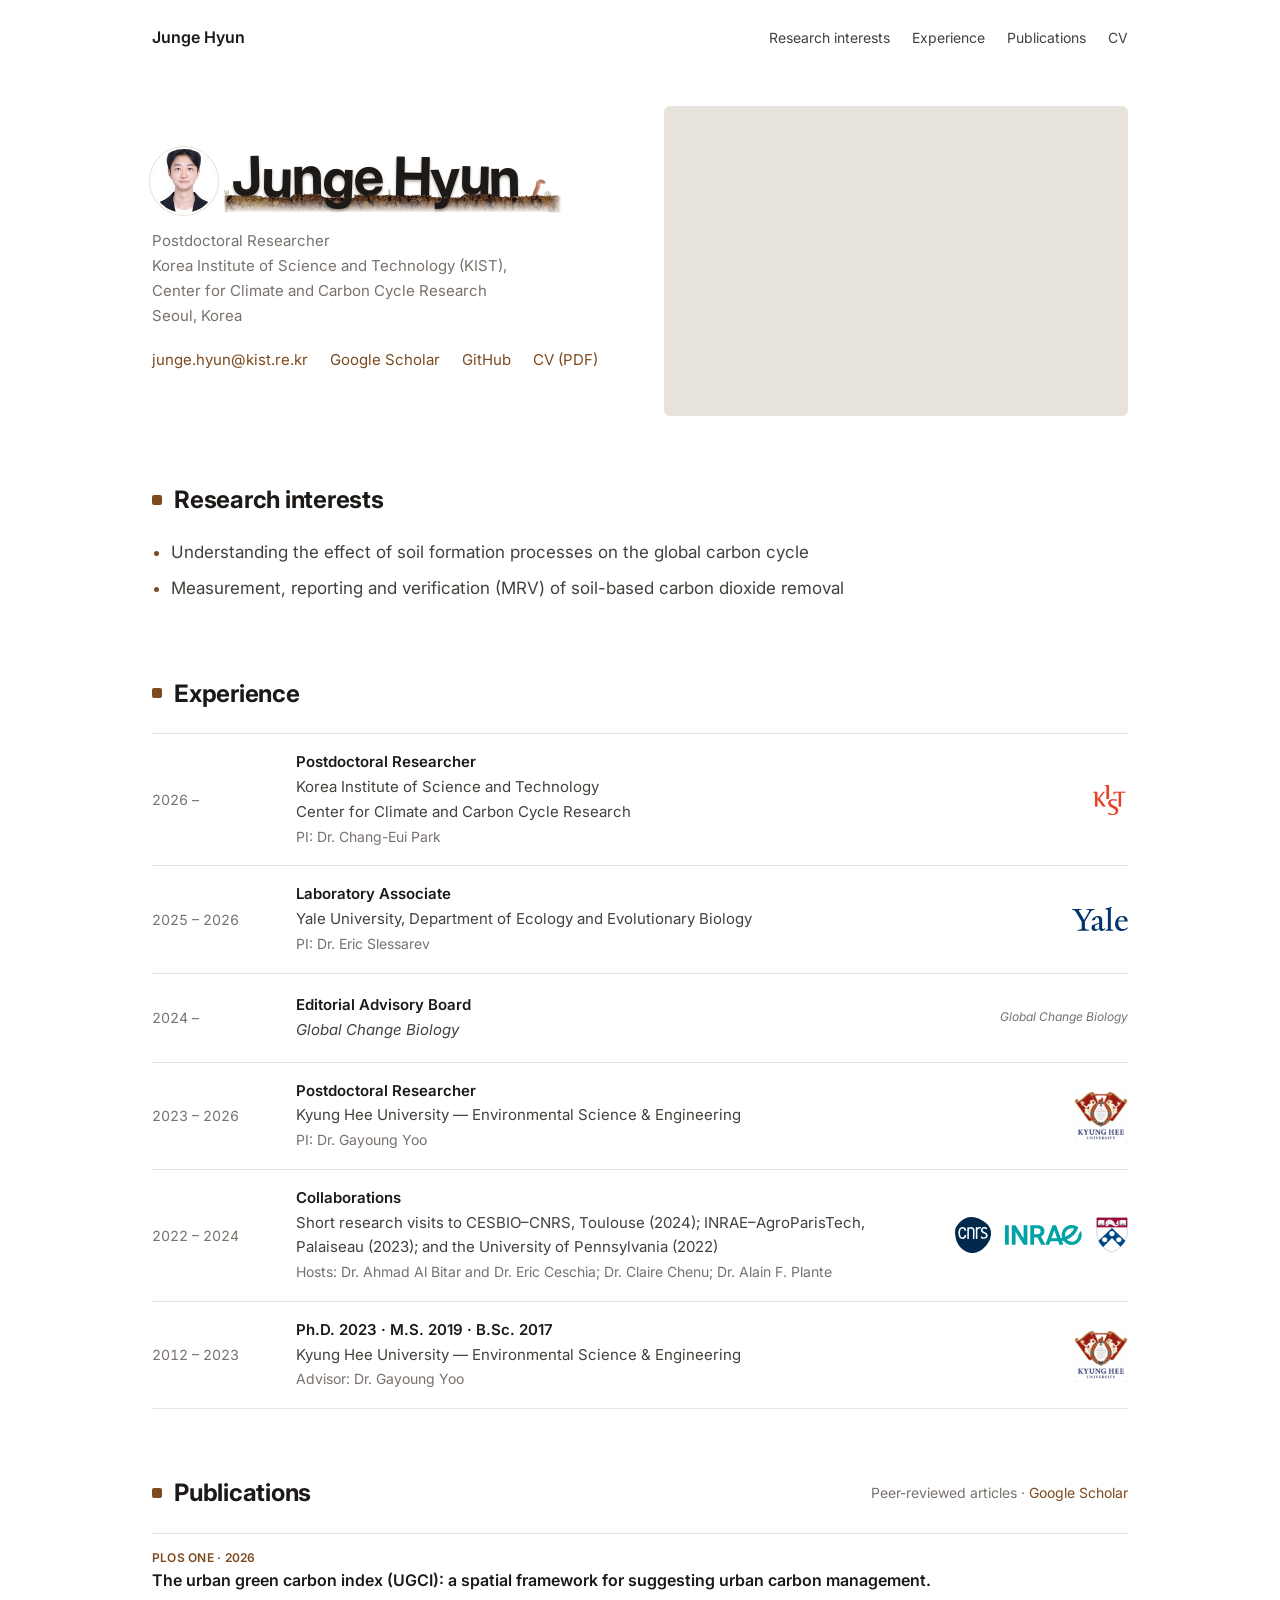
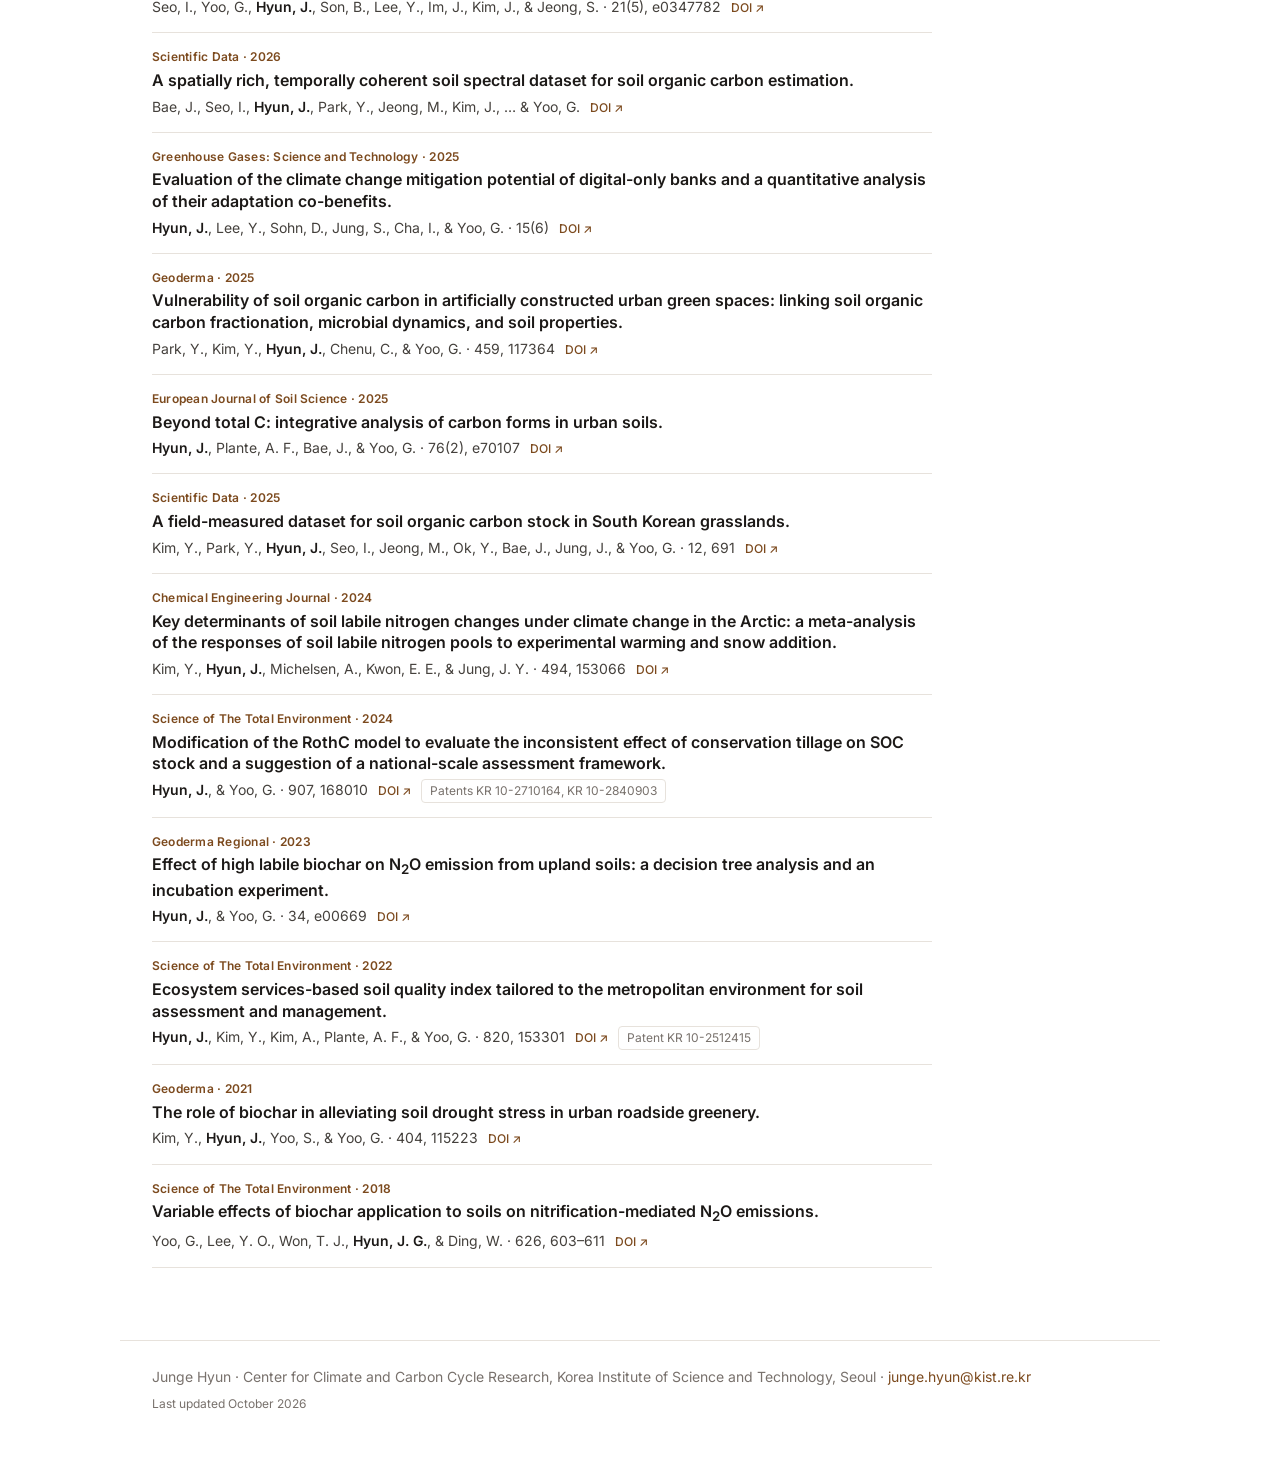
==== commit eb0b04ca: "Research interests: two-item list, figures removed Co-Authored-By: Claude Fable 5.1 <noreply@anthrop" ====
--- a/index.html
+++ b/index.html
@@ -18,7 +18,7 @@
 <meta name="twitter:card" content="summary_large_image">
 <link rel="preconnect" href="https://fonts.googleapis.com"><link rel="preconnect" href="https://fonts.gstatic.com" crossorigin>
 <link href="https://fonts.googleapis.com/css2?family=Inter:wght@400;500;600;700&amp;display=swap" rel="stylesheet">
-<link rel="stylesheet" href="style.css?v=56">
+<link rel="stylesheet" href="style.css?v=57">
 <link rel="icon" href="data:image/svg+xml,%3Csvg xmlns='http://www.w3.org/2000/svg' viewBox='0 0 100 100'%3E%3Crect width='100' height='100' rx='20' fill='%237c4a1e'/%3E%3Ctext x='50' y='69' font-size='58' font-weight='700' font-family='Inter,Helvetica,Arial,sans-serif' text-anchor='middle' fill='%23fff'%3EJ%3C/text%3E%3C/svg%3E">
 <link rel="icon" type="image/png" sizes="32x32" href="assets/favicon-32.png">
 <link rel="apple-touch-icon" href="assets/apple-touch-icon.png">
@@ -27,7 +27,7 @@
 <body>
 <header class="top">
   <a href="#top" class="brand">Junge Hyun</a>
-  <nav><a href="#research">Research</a><a href="#experience">Experience</a><a href="#publications">Publications</a><a href="assets/CV_JungeHyun.pdf">CV</a></nav>
+  <nav><a href="#research">Research interests</a><a href="#experience">Experience</a><a href="#publications">Publications</a><a href="assets/CV_JungeHyun.pdf">CV</a></nav>
 </header>
 
 <section class="hero" id="top">
@@ -92,24 +92,11 @@
 
 <main>
 <section id="research">
-  <h2>Research</h2>
-  <div class="cols">
-    <div class="col">
-      <figure class="rfig"><a href="assets/fig/model_schematic.svg" target="_blank" rel="noopener"><img src="assets/fig/model_card.svg" alt="Schematic of the depth-resolved soil carbon model with mineral composition entering the formation and turnover of mineral-associated carbon" width="800" height="600"></a><figcaption>Where mineralogy enters the model · ongoing work · click for detail</figcaption></figure>
-      <h3>Mineral type in soil C models</h3>
-      <p>Soil carbon models let clay content alone decide how much carbon minerals protect. I weight each soil's clay by how strongly its minerals bind carbon, and test whether that, not clay alone, governs how mineral-associated carbon forms and persists worldwide.</p>
-    </div>
-    <div class="col">
-      <figure class="rfig"><img src="assets/fig/mrv_card.svg" alt="Measure, model, verify: low-cost MRV for soil-based carbon dioxide removal" width="800" height="600"><figcaption>Measure a few samples, model the rest, verify the change against its uncertainty</figcaption></figure>
-      <h3>Low-cost MRV for soil carbon</h3>
-      <p>Soil-based carbon dioxide removal is only as credible as its measurement, reporting and verification (MRV). I am developing a low-cost MRV system for the field (Sejong Science Fellowship, 2024–2028), pairing rapid measurement of carbon forms with field-calibrated process models.</p>
-    </div>
-    <div class="col">
-      <figure class="rfig"><img src="assets/fig/people_card.svg" alt="Cross-section of an urban green space and a biochar cropland with inputs, gas fluxes, water and the measured soil properties" width="800" height="600"><figcaption>Soils under human influence: what enters, what leaves, and what I measure</figcaption></figure>
-      <h3>Soils shaped by people</h3>
-      <p>I study soils that people have built or manage, such as urban green spaces and biochar-amended fields, to quantify the ecosystem services they deliver and how carbon and nitrogen cycle through them.</p>
-    </div>
-  </div>
+  <h2>Research interests</h2>
+  <ul class="interests">
+    <li>Understanding the effect of soil formation processes on the global carbon cycle</li>
+    <li>Measurement, reporting and verification (MRV) of soil-based carbon dioxide removal</li>
+  </ul>
 </section>
 
 <section id="experience">
--- a/style.css
+++ b/style.css
@@ -38,14 +38,11 @@
 .hero-photo img:first-child{animation-name:slide-first}
 @keyframes slide-first{0%,14.3%{opacity:1}16.7%,100%{opacity:0}}
 @media (prefers-reduced-motion:reduce){html{scroll-behavior:auto}.worm{animation:none;transform:none}.hero-photo img{animation:none}.hero-photo img:first-child{opacity:1}}
-.rfig{margin:0 0 14px;background:#fff;border:1px solid var(--line);border-radius:6px;overflow:hidden}
-.rfig a{display:block;transition:transform .25s ease}
-.rfig a:hover{transform:translateY(-2px)}
-.rfig img{width:100%;height:auto;aspect-ratio:4/3;object-fit:contain;display:block;background:#fff;padding:6px;box-sizing:border-box}
-.rfig figcaption{font-size:var(--fs-xs);color:var(--muted);padding:5px 10px 6px;border-top:1px solid var(--line)}
-.cols h3{white-space:nowrap}
 
 /* experience */
+.interests{margin:0;padding-left:1.1em;font-size:1.0625rem;line-height:1.6}
+.interests li{margin:8px 0}
+.interests li::marker{color:var(--accent)}
 .xps{list-style:none;padding:0;margin:0;border-top:1px solid var(--line)}
 .xp{display:grid;grid-template-columns:120px 1fr 190px;gap:24px;align-items:center;padding:16px 0;border-bottom:1px solid var(--line)}
 .xp .with{color:var(--muted);font-size:var(--fs-s)}
@@ -62,8 +59,6 @@
 svg.logo.inrae{height:20px;width:auto}
 .logo-text{font-size:var(--fs-xs);color:var(--muted);text-align:right;line-height:1.2;font-style:italic}
 
-.cols{display:grid;grid-template-columns:repeat(3,1fr);gap:32px}
-.col p{margin:0;font-size:var(--fs-m)}
 
 .pub-head{display:flex;justify-content:space-between;align-items:baseline;gap:20px}
 .note{color:var(--muted);font-size:var(--fs-s);margin:0 0 20px}
@@ -93,9 +88,7 @@
 
  .portrait{width:52px;height:52px}
  .role{font-size:var(--fs-s)}
- .cols{grid-template-columns:1fr;gap:24px}
- .cols h3{white-space:normal}
- .pub-head{flex-direction:column;align-items:flex-start;gap:4px}
+   .pub-head{flex-direction:column;align-items:flex-start;gap:4px}
  section{padding-top:48px}
 }
 @media (max-width:400px){
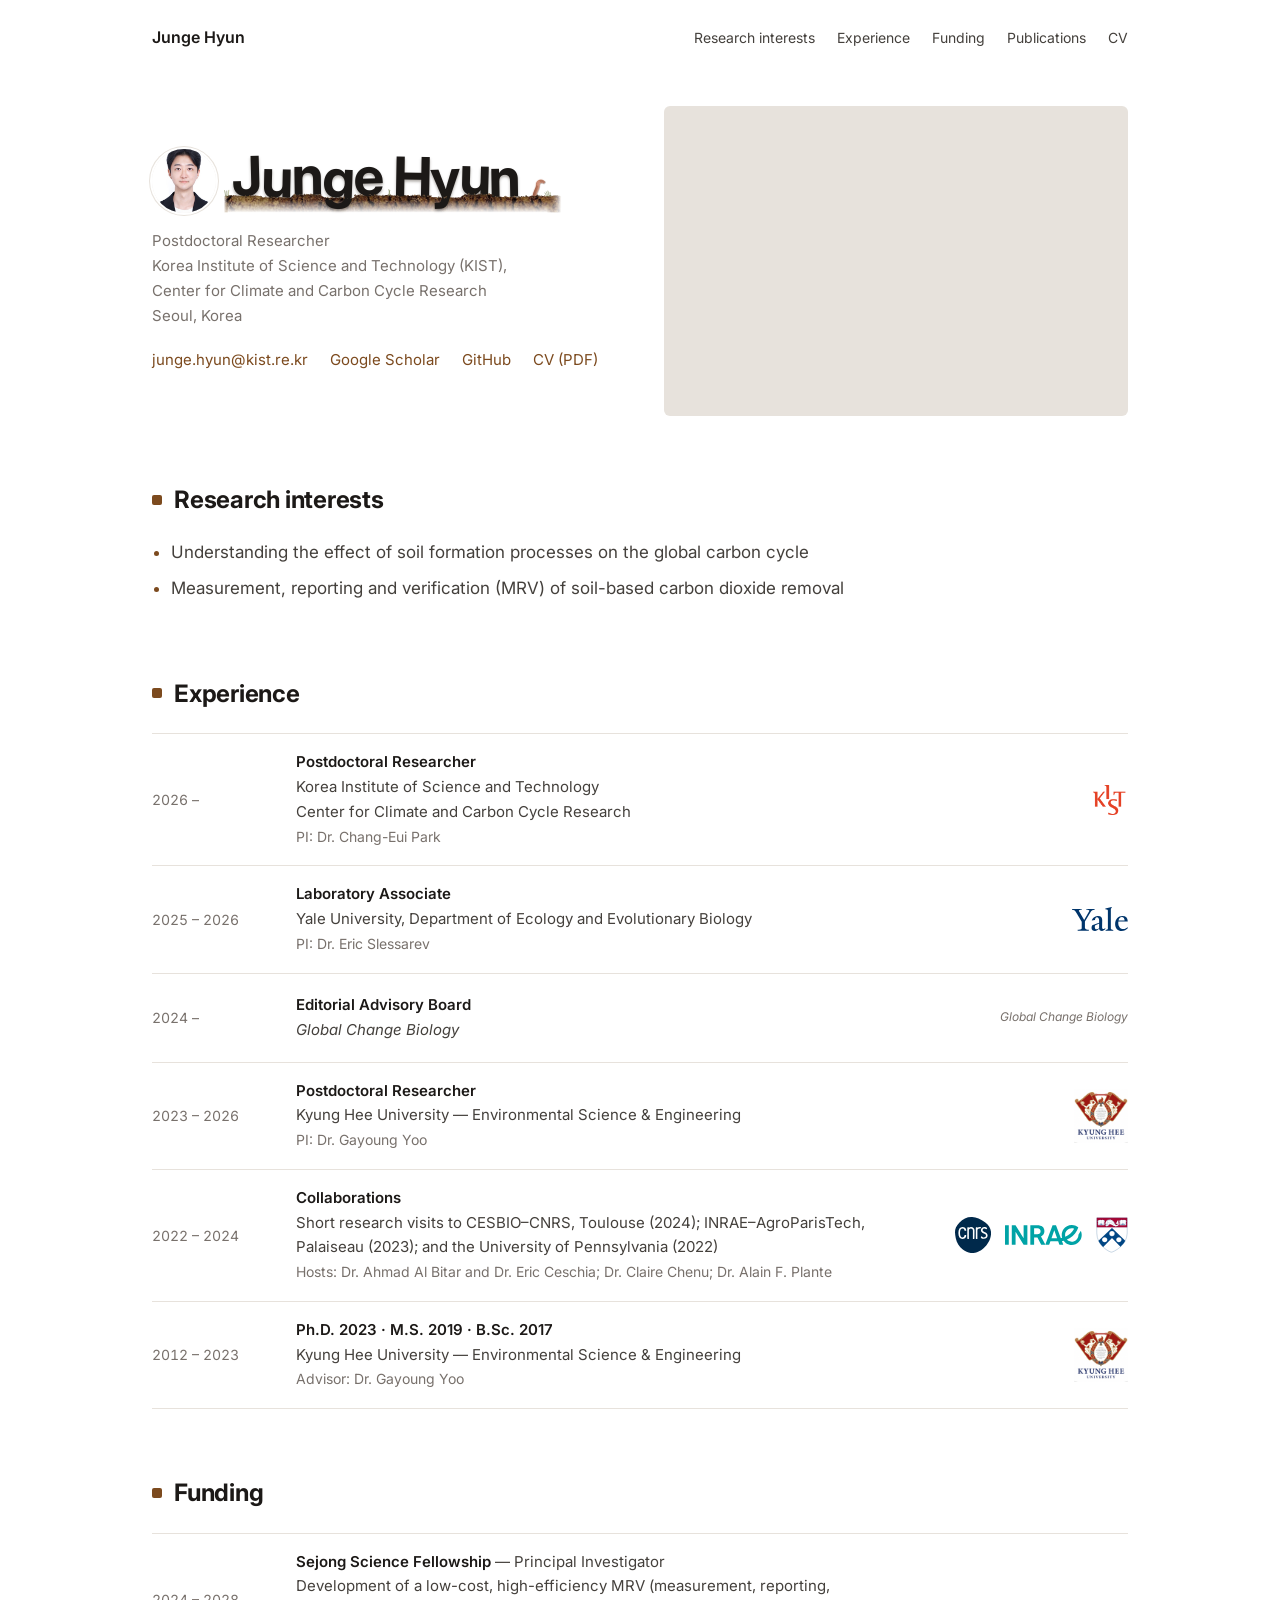
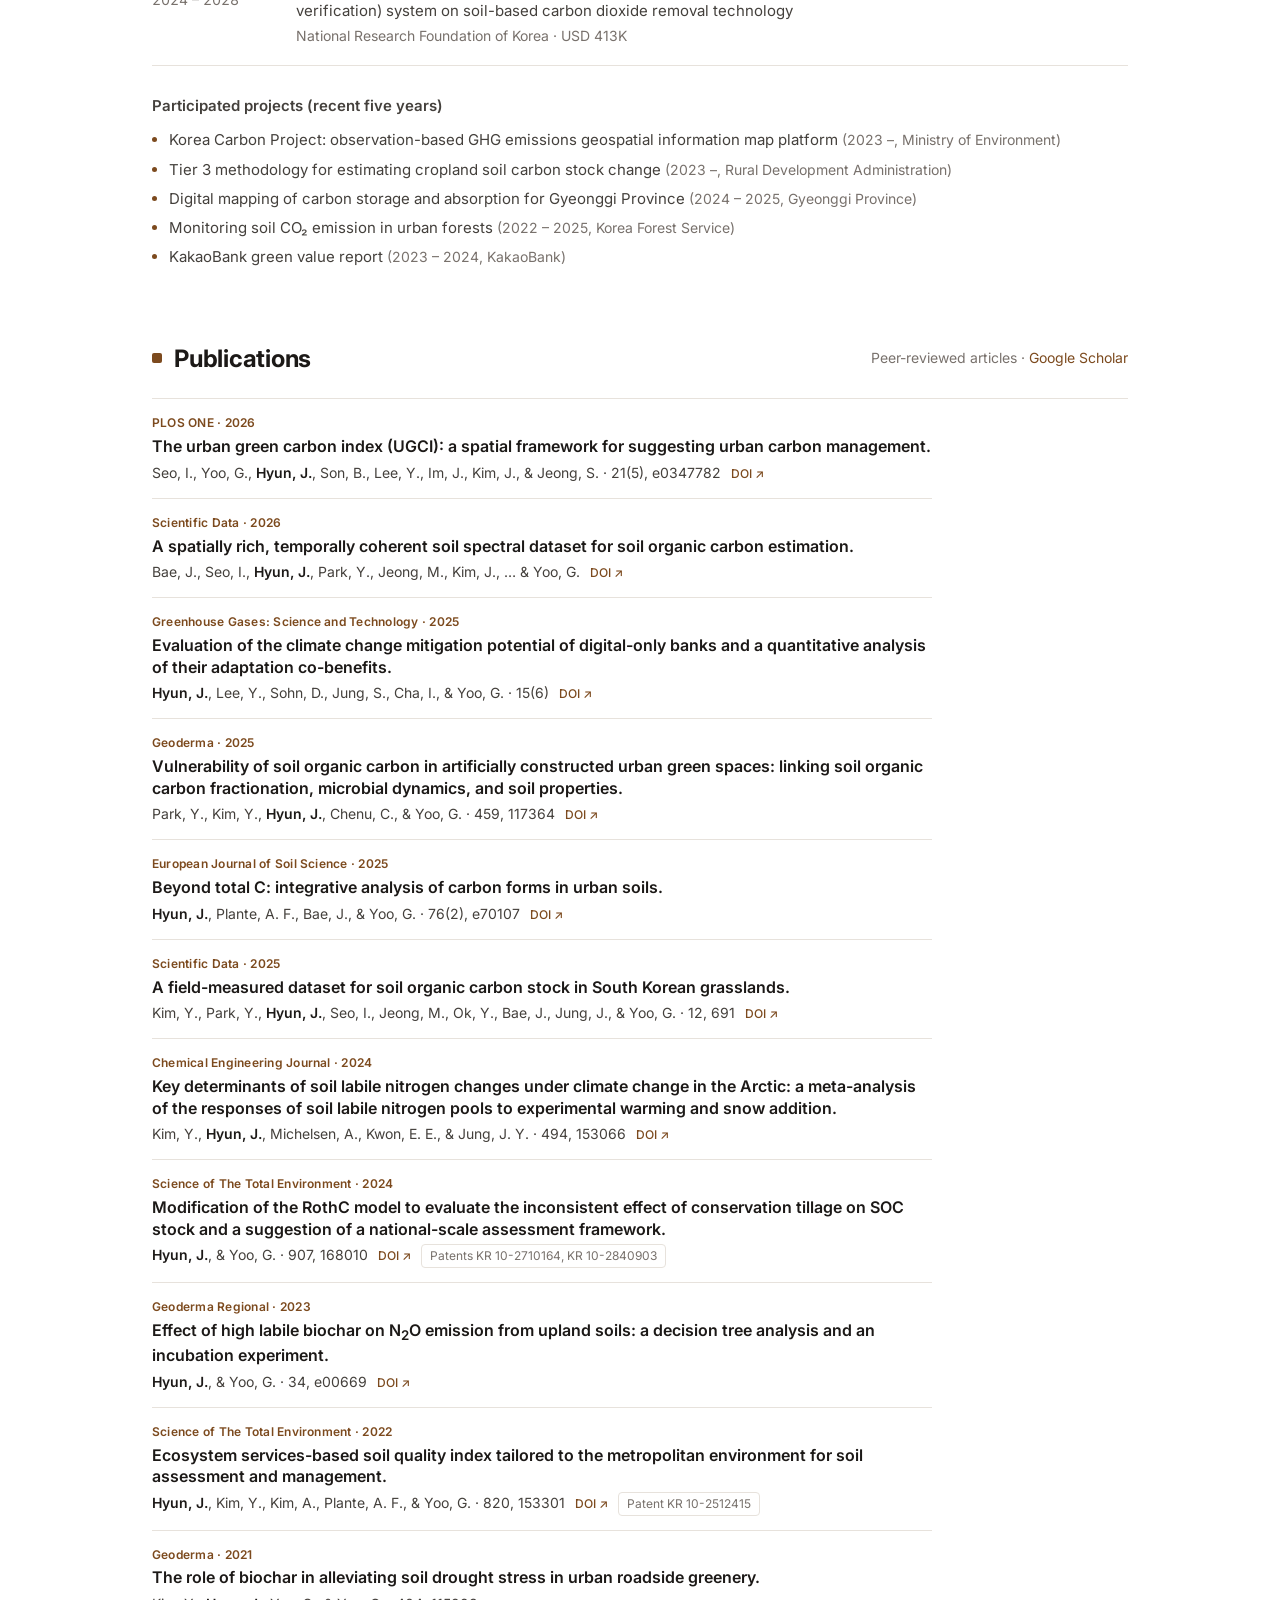
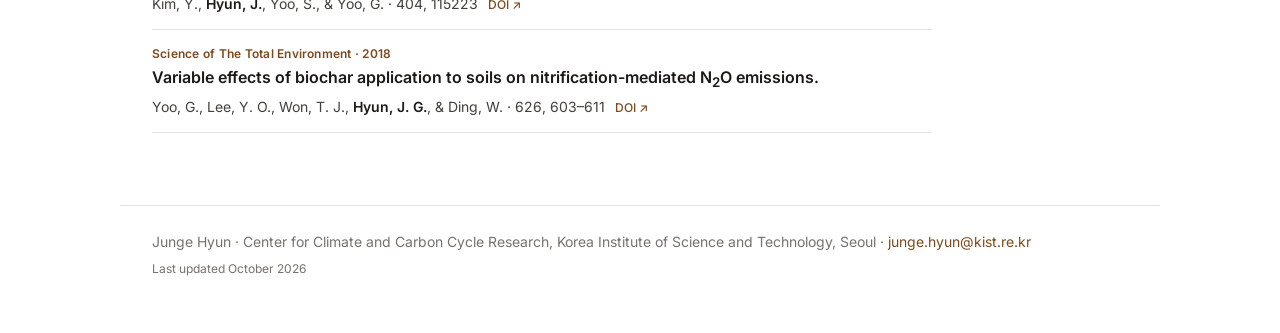
==== commit 79894f6f: "Funding section: Sejong Science Fellowship and participated projects from the CV Co-Authored-By: Cla" ====
--- a/index.html
+++ b/index.html
@@ -18,7 +18,7 @@
 <meta name="twitter:card" content="summary_large_image">
 <link rel="preconnect" href="https://fonts.googleapis.com"><link rel="preconnect" href="https://fonts.gstatic.com" crossorigin>
 <link href="https://fonts.googleapis.com/css2?family=Inter:wght@400;500;600;700&amp;display=swap" rel="stylesheet">
-<link rel="stylesheet" href="style.css?v=57">
+<link rel="stylesheet" href="style.css?v=58">
 <link rel="icon" href="data:image/svg+xml,%3Csvg xmlns='http://www.w3.org/2000/svg' viewBox='0 0 100 100'%3E%3Crect width='100' height='100' rx='20' fill='%237c4a1e'/%3E%3Ctext x='50' y='69' font-size='58' font-weight='700' font-family='Inter,Helvetica,Arial,sans-serif' text-anchor='middle' fill='%23fff'%3EJ%3C/text%3E%3C/svg%3E">
 <link rel="icon" type="image/png" sizes="32x32" href="assets/favicon-32.png">
 <link rel="apple-touch-icon" href="assets/apple-touch-icon.png">
@@ -27,7 +27,7 @@
 <body>
 <header class="top">
   <a href="#top" class="brand">Junge Hyun</a>
-  <nav><a href="#research">Research interests</a><a href="#experience">Experience</a><a href="#publications">Publications</a><a href="assets/CV_JungeHyun.pdf">CV</a></nav>
+  <nav><a href="#research">Research interests</a><a href="#experience">Experience</a><a href="#funding">Funding</a><a href="#publications">Publications</a><a href="assets/CV_JungeHyun.pdf">CV</a></nav>
 </header>
 
 <section class="hero" id="top">
@@ -110,6 +110,21 @@
 </section>
 
 
+<section id="funding">
+  <h2>Funding</h2>
+  <ul class="xps">
+    <li class="xp"><span class="when">2024 – 2028</span><span class="what"><b>Sejong Science Fellowship</b> — Principal Investigator<br>Development of a low-cost, high-efficiency MRV (measurement, reporting, verification) system on soil-based carbon dioxide removal technology<br><span class="with">National Research Foundation of Korea · USD 413K</span></span><span class="mark"></span></li>
+  </ul>
+  <h3 class="sub">Participated projects (recent five years)</h3>
+  <ul class="projects">
+    <li>Korea Carbon Project: observation-based GHG emissions geospatial information map platform <span class="with">(2023 –, Ministry of Environment)</span></li>
+    <li>Tier 3 methodology for estimating cropland soil carbon stock change <span class="with">(2023 –, Rural Development Administration)</span></li>
+    <li>Digital mapping of carbon storage and absorption for Gyeonggi Province <span class="with">(2024 – 2025, Gyeonggi Province)</span></li>
+    <li>Monitoring soil CO₂ emission in urban forests <span class="with">(2022 – 2025, Korea Forest Service)</span></li>
+    <li>KakaoBank green value report <span class="with">(2023 – 2024, KakaoBank)</span></li>
+  </ul>
+</section>
+
 <section id="publications">
   <div class="pub-head"><h2>Publications</h2><p class="note">Peer-reviewed articles · <a href="https://scholar.google.com/citations?user=WhhjYQwAAAAJ">Google Scholar</a></p></div>
   <ol class="pubs"><li><span class="eyebrow">PLOS ONE · 2026</span><span class="ptitle">The urban green carbon index (UGCI): a spatial framework for suggesting urban carbon management.</span><span class="pauth">Seo, I., Yoo, G., <b>Hyun, J.</b>, Son, B., Lee, Y., Im, J., Kim, J., &amp; Jeong, S. · 21(5), e0347782 <a href="https://doi.org/10.1371/journal.pone.0347782" class="doi" aria-label="DOI 10.1371/journal.pone.0347782">DOI <span aria-hidden="true">↗</span></a></span></li><li><span class="eyebrow">Scientific Data · 2026</span><span class="ptitle">A spatially rich, temporally coherent soil spectral dataset for soil organic carbon estimation.</span><span class="pauth">Bae, J., Seo, I., <b>Hyun, J.</b>, Park, Y., Jeong, M., Kim, J., … &amp; Yoo, G. <a href="https://doi.org/10.1038/s41597-026-06546-3" class="doi" aria-label="DOI 10.1038/s41597-026-06546-3">DOI <span aria-hidden="true">↗</span></a></span></li><li><span class="eyebrow">Greenhouse Gases: Science and Technology · 2025</span><span class="ptitle">Evaluation of the climate change mitigation potential of digital-only banks and a quantitative analysis of their adaptation co-benefits.</span><span class="pauth"><b>Hyun, J.</b>, Lee, Y., Sohn, D., Jung, S., Cha, I., &amp; Yoo, G. · 15(6) <a href="https://doi.org/10.1002/ghg.2360" class="doi" aria-label="DOI 10.1002/ghg.2360">DOI <span aria-hidden="true">↗</span></a></span></li><li><span class="eyebrow">Geoderma · 2025</span><span class="ptitle">Vulnerability of soil organic carbon in artificially constructed urban green spaces: linking soil organic carbon fractionation, microbial dynamics, and soil properties.</span><span class="pauth">Park, Y., Kim, Y., <b>Hyun, J.</b>, Chenu, C., &amp; Yoo, G. · 459, 117364 <a href="https://doi.org/10.1016/j.geoderma.2025.117364" class="doi" aria-label="DOI 10.1016/j.geoderma.2025.117364">DOI <span aria-hidden="true">↗</span></a></span></li><li><span class="eyebrow">European Journal of Soil Science · 2025</span><span class="ptitle">Beyond total C: integrative analysis of carbon forms in urban soils.</span><span class="pauth"><b>Hyun, J.</b>, Plante, A. F., Bae, J., &amp; Yoo, G. · 76(2), e70107 <a href="https://doi.org/10.1111/ejss.70107" class="doi" aria-label="DOI 10.1111/ejss.70107">DOI <span aria-hidden="true">↗</span></a></span></li><li><span class="eyebrow">Scientific Data · 2025</span><span class="ptitle">A field-measured dataset for soil organic carbon stock in South Korean grasslands.</span><span class="pauth">Kim, Y., Park, Y., <b>Hyun, J.</b>, Seo, I., Jeong, M., Ok, Y., Bae, J., Jung, J., &amp; Yoo, G. · 12, 691 <a href="https://doi.org/10.1038/s41597-025-05002-y" class="doi" aria-label="DOI 10.1038/s41597-025-05002-y">DOI <span aria-hidden="true">↗</span></a></span></li><li><span class="eyebrow">Chemical Engineering Journal · 2024</span><span class="ptitle">Key determinants of soil labile nitrogen changes under climate change in the Arctic: a meta-analysis of the responses of soil labile nitrogen pools to experimental warming and snow addition.</span><span class="pauth">Kim, Y., <b>Hyun, J.</b>, Michelsen, A., Kwon, E. E., &amp; Jung, J. Y. · 494, 153066 <a href="https://doi.org/10.1016/j.cej.2024.153066" class="doi" aria-label="DOI 10.1016/j.cej.2024.153066">DOI <span aria-hidden="true">↗</span></a></span></li><li><span class="eyebrow">Science of The Total Environment · 2024</span><span class="ptitle">Modification of the RothC model to evaluate the inconsistent effect of conservation tillage on SOC stock and a suggestion of a national-scale assessment framework.</span><span class="pauth"><b>Hyun, J.</b>, &amp; Yoo, G. · 907, 168010 <a href="https://doi.org/10.1016/j.scitotenv.2023.168010" class="doi" aria-label="DOI 10.1016/j.scitotenv.2023.168010">DOI <span aria-hidden="true">↗</span></a> <span class="tag">Patents KR 10-2710164, KR 10-2840903</span></span></li><li><span class="eyebrow">Geoderma Regional · 2023</span><span class="ptitle">Effect of high labile biochar on N<sub>2</sub>O emission from upland soils: a decision tree analysis and an incubation experiment.</span><span class="pauth"><b>Hyun, J.</b>, &amp; Yoo, G. · 34, e00669 <a href="https://doi.org/10.1016/j.geodrs.2023.e00669" class="doi" aria-label="DOI 10.1016/j.geodrs.2023.e00669">DOI <span aria-hidden="true">↗</span></a></span></li><li><span class="eyebrow">Science of The Total Environment · 2022</span><span class="ptitle">Ecosystem services-based soil quality index tailored to the metropolitan environment for soil assessment and management.</span><span class="pauth"><b>Hyun, J.</b>, Kim, Y., Kim, A., Plante, A. F., &amp; Yoo, G. · 820, 153301 <a href="https://doi.org/10.1016/j.scitotenv.2022.153301" class="doi" aria-label="DOI 10.1016/j.scitotenv.2022.153301">DOI <span aria-hidden="true">↗</span></a> <span class="tag">Patent KR 10-2512415</span></span></li><li><span class="eyebrow">Geoderma · 2021</span><span class="ptitle">The role of biochar in alleviating soil drought stress in urban roadside greenery.</span><span class="pauth">Kim, Y., <b>Hyun, J.</b>, Yoo, S., &amp; Yoo, G. · 404, 115223 <a href="https://doi.org/10.1016/j.geoderma.2021.115223" class="doi" aria-label="DOI 10.1016/j.geoderma.2021.115223">DOI <span aria-hidden="true">↗</span></a></span></li><li><span class="eyebrow">Science of The Total Environment · 2018</span><span class="ptitle">Variable effects of biochar application to soils on nitrification-mediated N<sub>2</sub>O emissions.</span><span class="pauth">Yoo, G., Lee, Y. O., Won, T. J., <b>Hyun, J. G.</b>, &amp; Ding, W. · 626, 603–611 <a href="https://doi.org/10.1016/j.scitotenv.2018.01.098" class="doi" aria-label="DOI 10.1016/j.scitotenv.2018.01.098">DOI <span aria-hidden="true">↗</span></a></span></li></ol>
--- a/style.css
+++ b/style.css
@@ -43,6 +43,11 @@
 .interests{margin:0;padding-left:1.1em;font-size:1.0625rem;line-height:1.6}
 .interests li{margin:8px 0}
 .interests li::marker{color:var(--accent)}
+h3.sub{margin:28px 0 10px;font-size:var(--fs-m);color:var(--ink2)}
+.projects{margin:0;padding-left:1.1em;font-size:var(--fs-m);line-height:1.55}
+.projects li{margin:6px 0}
+.projects li::marker{color:var(--accent)}
+.projects .with{color:var(--muted);font-size:var(--fs-s)}
 .xps{list-style:none;padding:0;margin:0;border-top:1px solid var(--line)}
 .xp{display:grid;grid-template-columns:120px 1fr 190px;gap:24px;align-items:center;padding:16px 0;border-bottom:1px solid var(--line)}
 .xp .with{color:var(--muted);font-size:var(--fs-s)}
